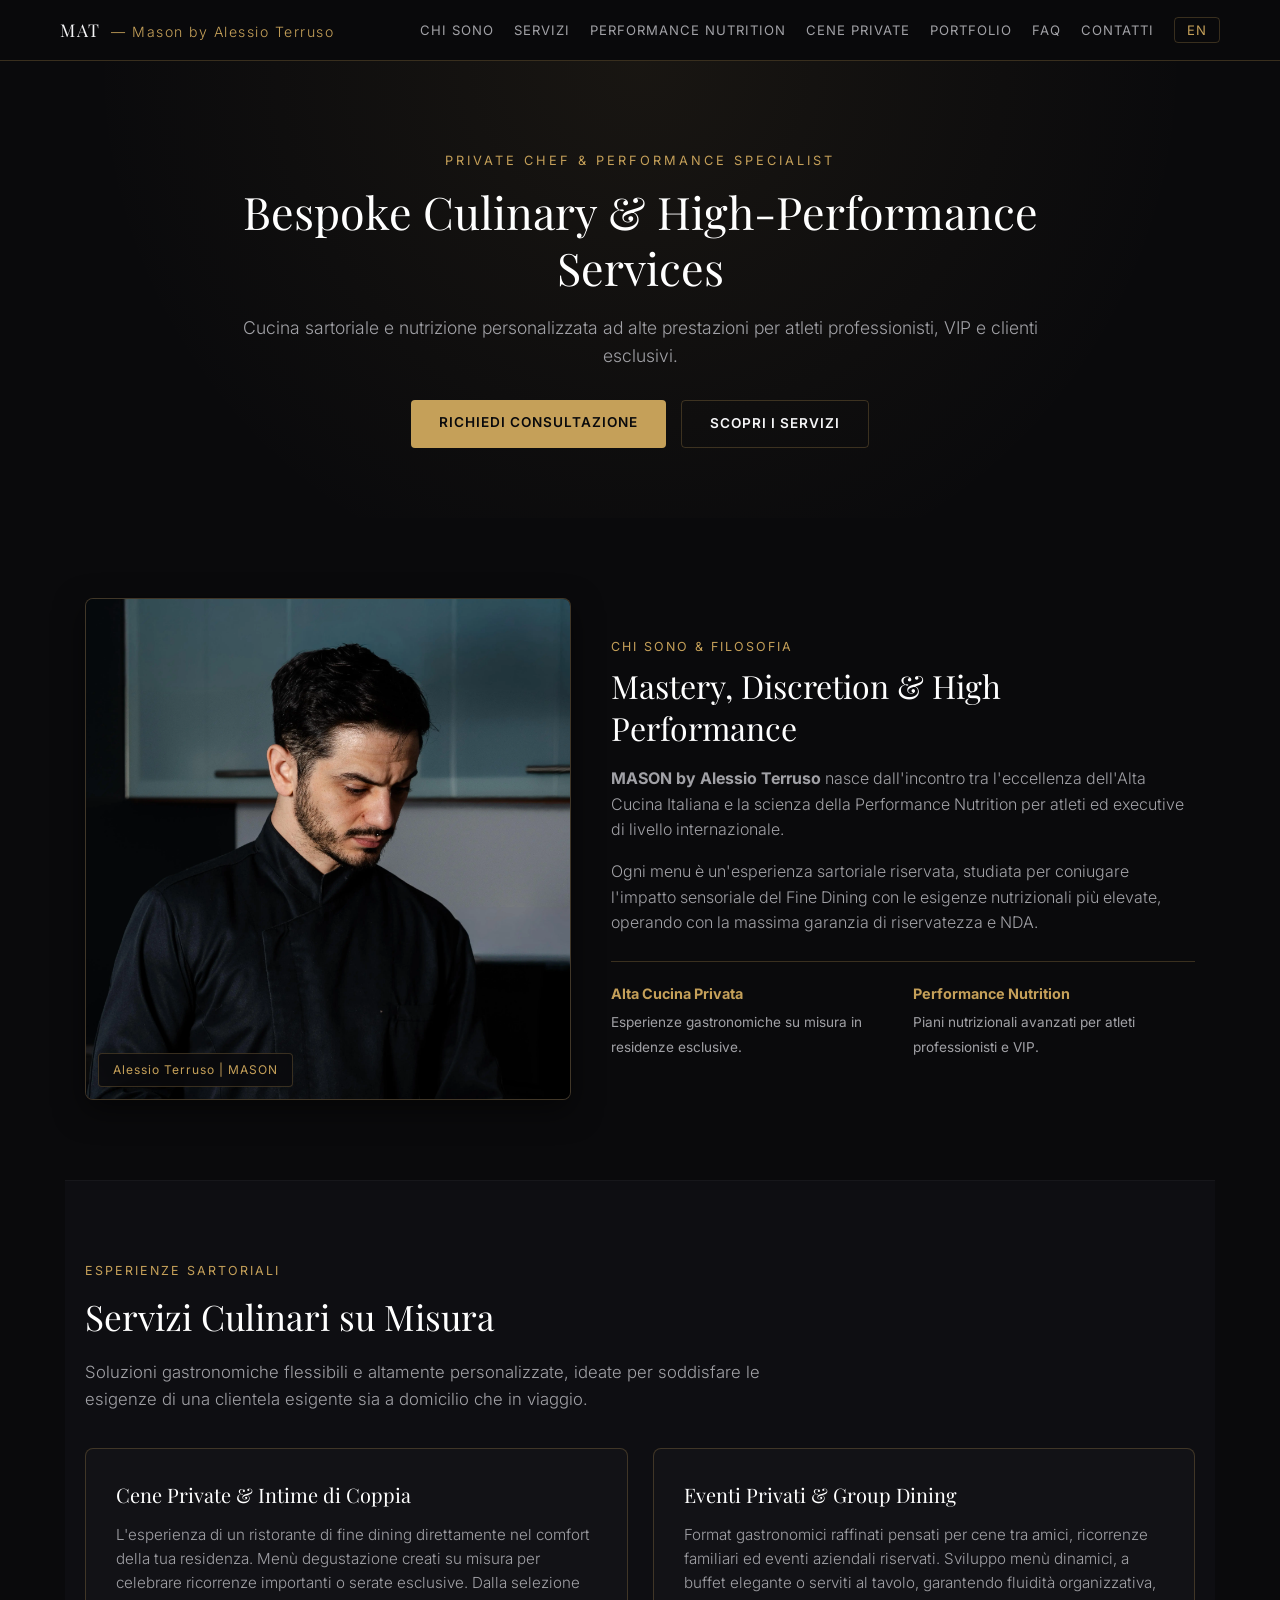
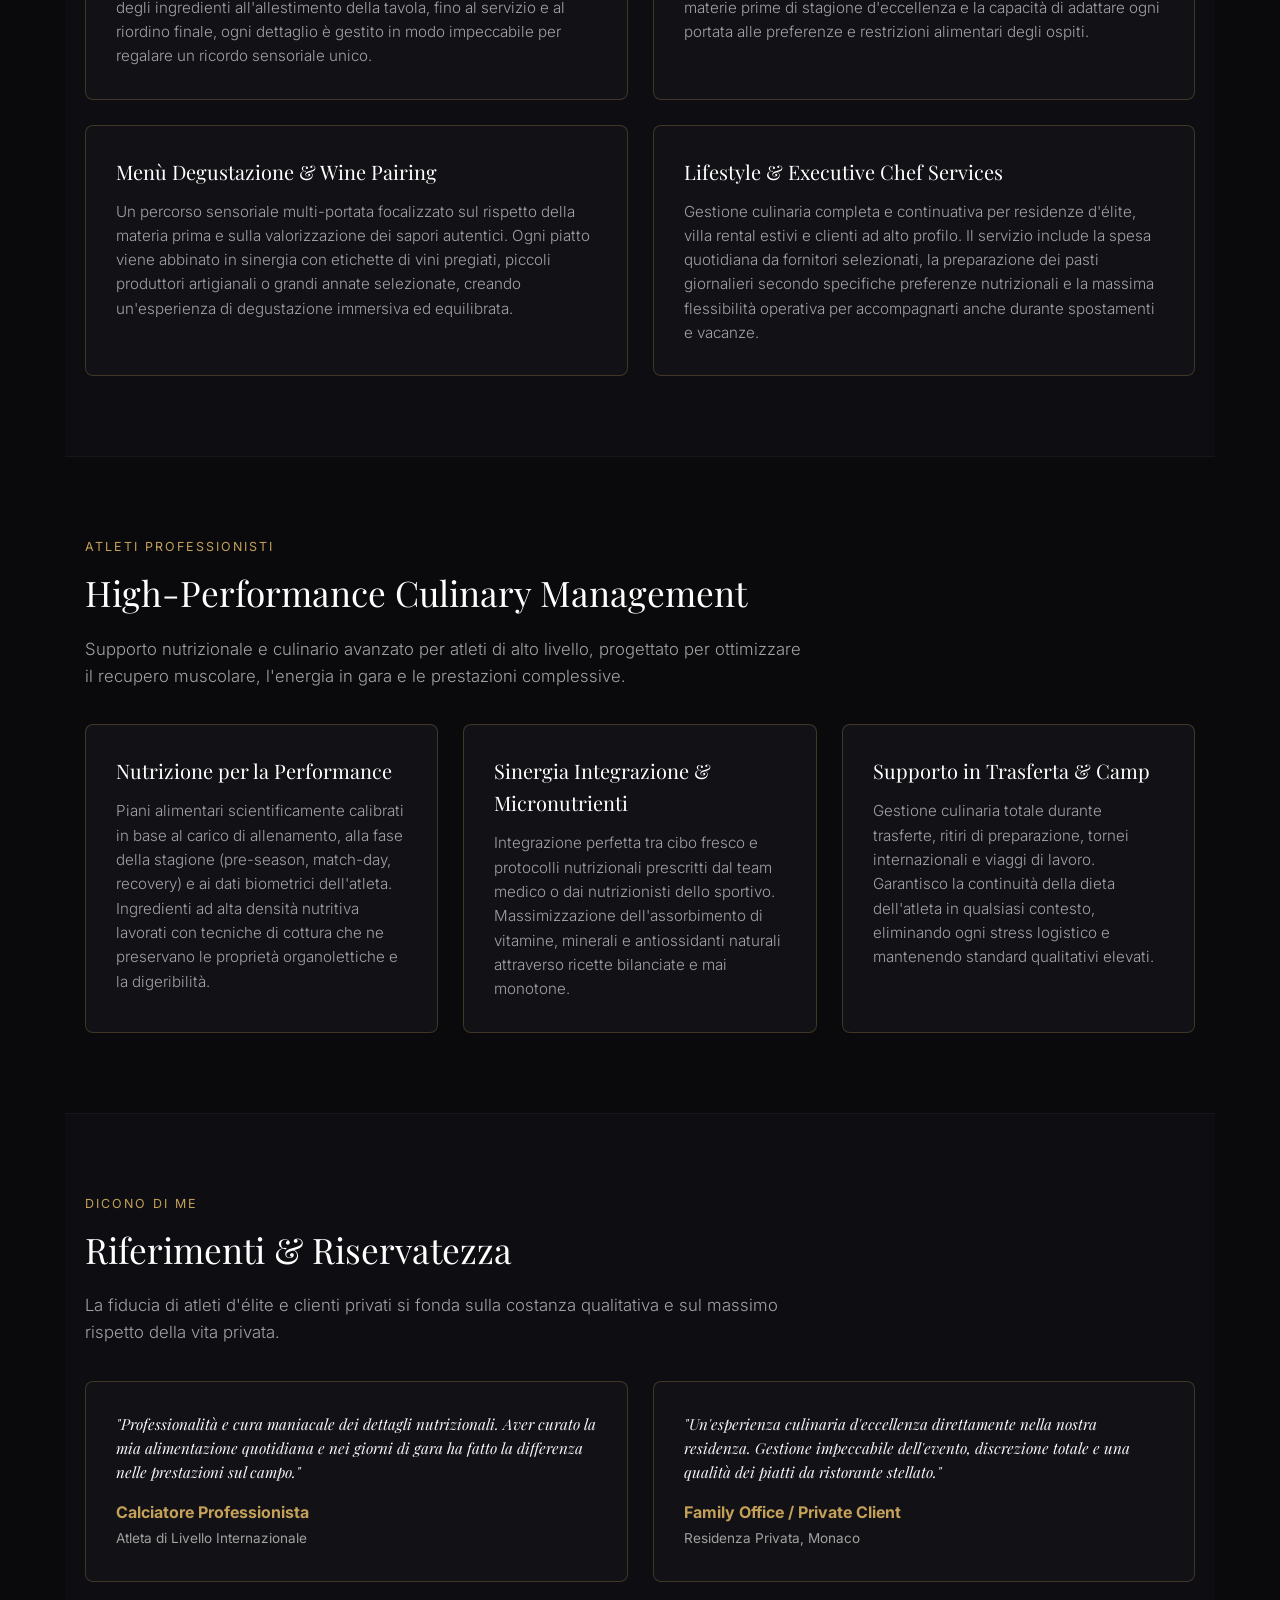
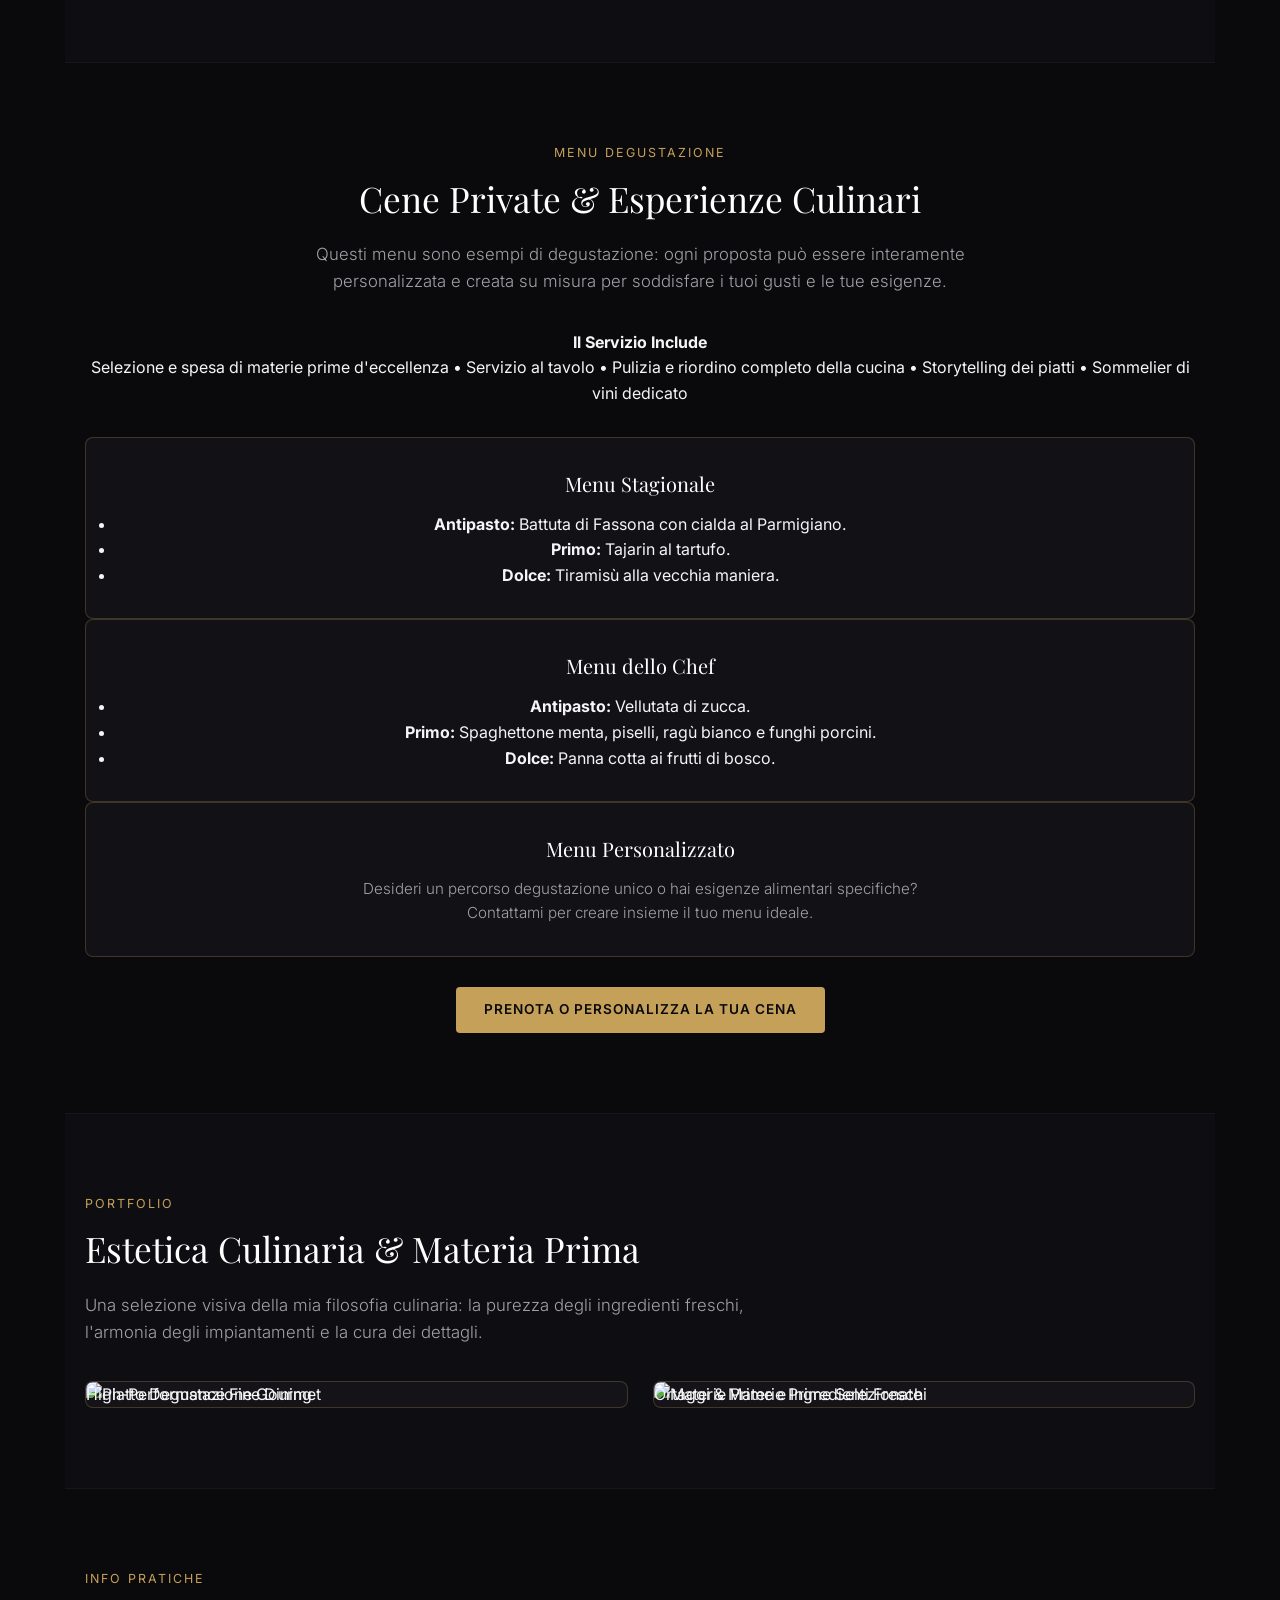
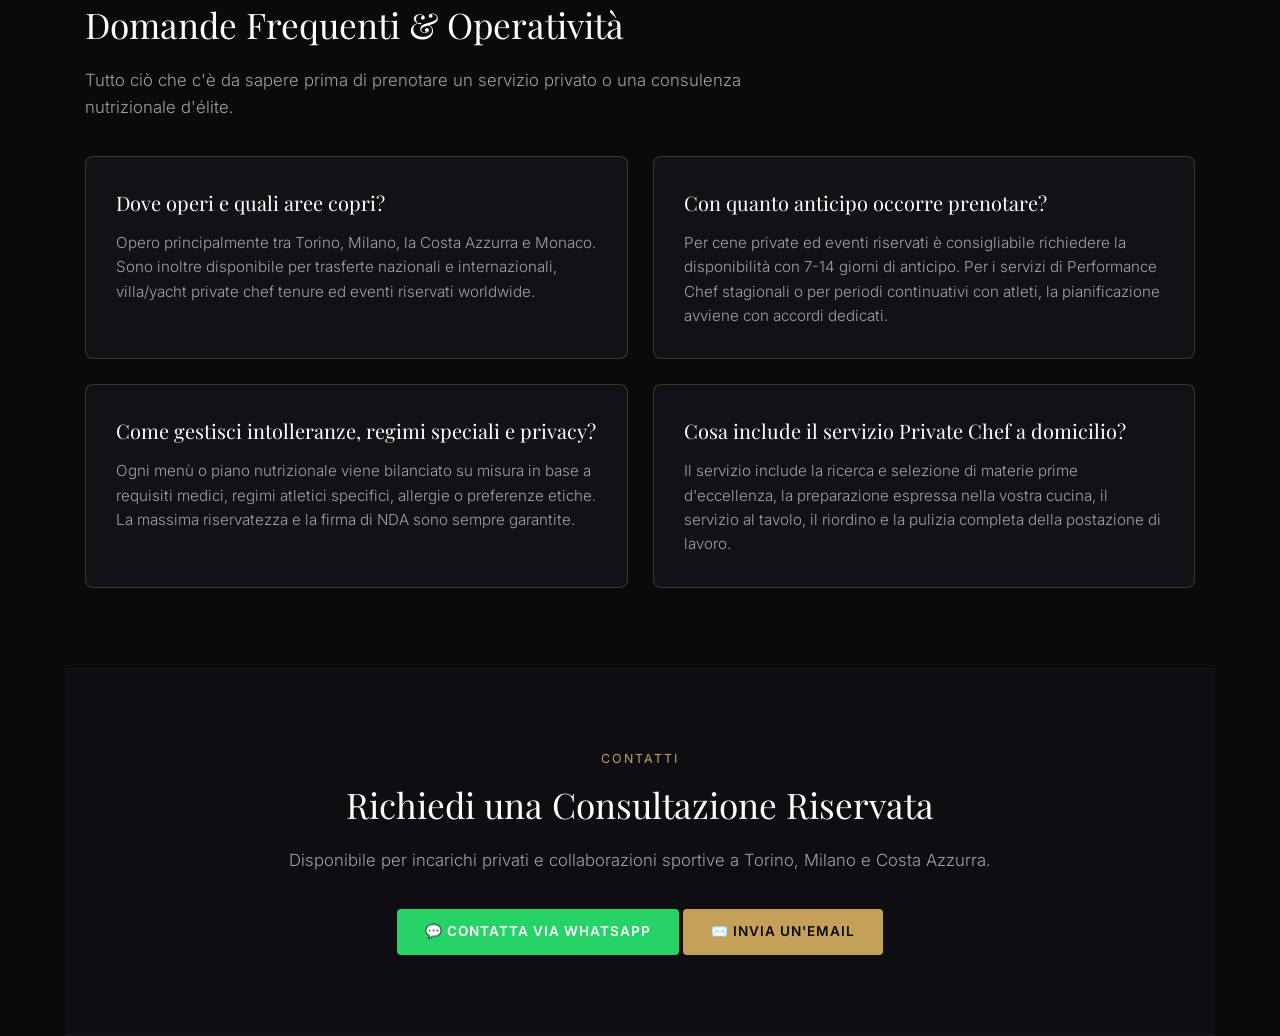
==== index.html @ 0ed1d63f "Revise contact section in index.html Updated contact section with new content and links." ====
<!DOCTYPE html>
<html lang="it">
<head>
  <meta charset="UTF-8">
  <meta name="viewport" content="width=device-width, initial-scale=1.0">
  
  <!-- SEO & Titolo Ufficiale -->
  <title>MAT — Alta Cucina Privata & Performance Nutrition | Alessio Terruso</title>
  <meta name="description" content="Servizi culinari riservati, chef privato e nutrizione di precisione per atleti professionisti e clienti privati. Alta cucina sartoriale e massima discrezione.">
  <meta name="keywords" content="Chef Privato Torino, Private Chef Italia, Catering Mason, Alessio Terruso, Performance Nutrition, Chef per Atleti Professionisti, Alta Cucina Su Misura, Luxury Private Chef, Servizi Culinari Riservati, Private Chef Milano, Fine Dining Residenziale">
  <meta name="robots" content="index, follow">
  <link rel="canonical" href="https://masonterruso.com/">

  <!-- Open Graph / WhatsApp / Social Preview -->
  <meta property="og:type" content="website">
  <meta property="og:url" content="https://masonterruso.com/">
  <meta property="og:title" content="MAT — Mason by Alessio Terruso | Private & Performance Chef">
  <meta property="og:description" content="Servizi culinari su misura per cene private d'élite, gestione lifestyle ed elevata nutrizione per atleti professionisti.">
  <meta property="og:image" content="https://masonterruso.com/alessio-terruso.webp">

  <!-- Twitter Meta Tags -->
  <meta name="twitter:card" content="summary_large_image">
  <meta name="twitter:title" content="MAT — Mason by Alessio Terruso | Private & Performance Chef">
  <meta name="twitter:description" content="Servizi culinari su misura per cene private d'élite, gestione lifestyle ed elevata nutrizione per atleti professionisti.">
  <meta name="twitter:url" content="https://masonterruso.com/">
  <meta name="twitter:image" content="https://masonterruso.com/alessio-terruso.webp">

  <!-- Favicon e Foglio di Stile -->
  <link rel="icon" type="image/png" href="favicon.png">
  <link rel="stylesheet" href="style.css?v=3.1">
</head>
<body>

  <!-- NAVIGATION -->
  <header>
    <nav>
      <a href="#" class="logo">MAT <span class="logo-sub">— Mason by Alessio Terruso</span></a>
      <ul class="nav-links">
        <li><a href="#about">Chi Sono</a></li>
        <li><a href="#services">Servizi</a></li>
        <li><a href="#performance">Performance Nutrition</a></li>
        <li><a href="#cene-private">Cene Private</a></li>
        <li><a href="#gallery">Portfolio</a></li>
        <li><a href="#faq">FAQ</a></li>
        <li><a href="#contact">Contatti</a></li>
        <li><a href="en.html" class="lang-switch">EN</a></li>
      </ul>
    </nav>
  </header>

  <!-- HERO SECTION -->
  <section class="hero">
    <div class="hero-container">
      <span class="subtitle">PRIVATE CHEF & PERFORMANCE SPECIALIST</span>
      <h1>Bespoke Culinary & High-Performance Services</h1>
      <p>Cucina sartoriale e nutrizione personalizzata ad alte prestazioni per atleti professionisti, VIP e clienti esclusivi.</p>
      <div class="hero-actions">
        <a href="#contact" class="btn btn-primary">Richiedi Consultazione</a>
        <a href="#services" class="btn btn-secondary">Scopri i Servizi</a>
      </div>
    </div>
  </section>

  <!-- ABOUT SECTION -->
  <section id="about" class="section">
    <div class="container">
      <div class="about-grid">
        <!-- Colonna Immagine Top Quality -->
        <div class="about-image-wrapper">
          <img src="alessio-terruso.webp" alt="Alessio Terruso — Executive & Performance Private Chef" class="about-img" loading="lazy">
          <div class="about-img-badge">Alessio Terruso | MASON</div>
        </div>

        <!-- Colonna Testo descrittivo -->
        <div class="about-content">
          <span class="section-tag">Chi Sono & Filosofia</span>
          <h2>Mastery, Discretion & High Performance</h2>
          <p><strong>MASON by Alessio Terruso</strong> nasce dall'incontro tra l'eccellenza dell'Alta Cucina Italiana e la scienza della Performance Nutrition per atleti ed executive di livello internazionale.</p>
          <p>Ogni menu è un'esperienza sartoriale riservata, studiata per coniugare l'impatto sensoriale del Fine Dining con le esigenze nutrizionali più elevate, operando con la massima garanzia di riservatezza e NDA.</p>
          <div class="about-highlights">
            <div class="highlight-item">
              <strong>Alta Cucina Privata</strong>
              <span>Esperienze gastronomiche su misura in residenze esclusive.</span>
            </div>
            <div class="highlight-item">
              <strong>Performance Nutrition</strong>
              <span>Piani nutrizionali avanzati per atleti professionisti e VIP.</span>
            </div>
          </div>
        </div>
      </div>
    </div>
  </section>

  <!-- SERVICES SECTION -->
  <section id="services" class="section bg-card">
    <div class="container">
      <span class="section-tag">ESPERIENZE SARTORIALI</span>
      <h2>Servizi Culinari su Misura</h2>
      <p class="section-intro">Soluzioni gastronomiche flessibili e altamente personalizzate, ideate per soddisfare le esigenze di una clientela esigente sia a domicilio che in viaggio.</p>
      
      <div class="grid-2 margin-top">
        <div class="card">
          <h3>Cene Private & Intime di Coppia</h3>
          <p>L'esperienza di un ristorante di fine dining direttamente nel comfort della tua residenza. Menù degustazione creati su misura per celebrare ricorrenze importanti o serate esclusive. Dalla selezione degli ingredienti all'allestimento della tavola, fino al servizio e al riordino finale, ogni dettaglio è gestito in modo impeccabile per regalare un ricordo sensoriale unico.</p>
        </div>
        <div class="card">
          <h3>Eventi Privati & Group Dining</h3>
          <p>Format gastronomici raffinati pensati per cene tra amici, ricorrenze familiari ed eventi aziendali riservati. Sviluppo menù dinamici, a buffet elegante o serviti al tavolo, garantendo fluidità organizzativa, materie prime di stagione d'eccellenza e la capacità di adattare ogni portata alle preferenze e restrizioni alimentari degli ospiti.</p>
        </div>
        <div class="card">
          <h3>Menù Degustazione & Wine Pairing</h3>
          <p>Un percorso sensoriale multi-portata focalizzato sul rispetto della materia prima e sulla valorizzazione dei sapori autentici. Ogni piatto viene abbinato in sinergia con etichette di vini pregiati, piccoli produttori artigianali o grandi annate selezionate, creando un'esperienza di degustazione immersiva ed equilibrata.</p>
        </div>
        <div class="card">
          <h3>Lifestyle & Executive Chef Services</h3>
          <p>Gestione culinaria completa e continuativa per residenze d'élite, villa rental estivi e clienti ad alto profilo. Il servizio include la spesa quotidiana da fornitori selezionati, la preparazione dei pasti giornalieri secondo specifiche preferenze nutrizionali e la massima flessibilità operativa per accompagnarti anche durante spostamenti e vacanze.</p>
        </div>
      </div>
    </div>
  </section>

  <!-- ATHLETES / PERFORMANCE SECTION -->
  <section id="performance" class="section">
    <div class="container">
      <span class="section-tag">ATLETI PROFESSIONISTI</span>
      <h2>High-Performance Culinary Management</h2>
      <p class="section-intro">Supporto nutrizionale e culinario avanzato per atleti di alto livello, progettato per ottimizzare il recupero muscolare, l'energia in gara e le prestazioni complessive.</p>

      <div class="grid-3 margin-top">
        <div class="card">
          <h4>Nutrizione per la Performance</h4>
          <p>Piani alimentari scientificamente calibrati in base al carico di allenamento, alla fase della stagione (pre-season, match-day, recovery) e ai dati biometrici dell'atleta. Ingredienti ad alta densità nutritiva lavorati con tecniche di cottura che ne preservano le proprietà organolettiche e la digeribilità.</p>
        </div>
        <div class="card">
          <h4>Sinergia Integrazione & Micronutrienti</h4>
          <p>Integrazione perfetta tra cibo fresco e protocolli nutrizionali prescritti dal team medico o dai nutrizionisti dello sportivo. Massimizzazione dell'assorbimento di vitamine, minerali e antiossidanti naturali attraverso ricette bilanciate e mai monotone.</p>
        </div>
        <div class="card">
          <h4>Supporto in Trasferta & Camp</h4>
          <p>Gestione culinaria totale durante trasferte, ritiri di preparazione, tornei internazionali e viaggi di lavoro. Garantisco la continuità della dieta dell'atleta in qualsiasi contesto, eliminando ogni stress logistico e mantenendo standard qualitativi elevati.</p>
        </div>
      </div>
    </div>
  </section>

  <!-- TESTIMONIALS & NDA SECTION -->
  <section id="testimonials" class="section bg-card">
    <div class="container">
      <span class="section-tag">DICONO DI ME</span>
      <h2>Riferimenti & Riservatezza</h2>
      <p class="section-intro">La fiducia di atleti d'élite e clienti privati si fonda sulla costanza qualitativa e sul massimo rispetto della vita privata.</p>
      
      <div class="grid-2 margin-top">
        <div class="card">
          <p class="quote">"Professionalità e cura maniacale dei dettagli nutrizionali. Aver curato la mia alimentazione quotidiana e nei giorni di gara ha fatto la differenza nelle prestazioni sul campo."</p>
          <div class="quote-author">
            <strong>Calciatore Professionista</strong><br>
            <span style="color: #a0a0a0; font-size: 0.85em;">Atleta di Livello Internazionale</span>
          </div>
        </div>
        <div class="card">
          <p class="quote">"Un'esperienza culinaria d'eccellenza direttamente nella nostra residenza. Gestione impeccabile dell'evento, discrezione totale e una qualità dei piatti da ristorante stellato."</p>
          <div class="quote-author">
            <strong>Family Office / Private Client</strong><br>
            <span style="color: #a0a0a0; font-size: 0.85em;">Residenza Privata, Monaco</span>
          </div>
        </div>
      </div>
    </div>
  </section>

  <!-- CENE PRIVATE SECTION -->
  <section id="cene-private" class="section">
    <div class="container text-center">
      <span class="section-tag">MENU DEGUSTAZIONE</span>
      <h2>Cene Private & Esperienze Culinari</h2>
      <p class="section-intro">Questi menu sono esempi di degustazione: ogni proposta può essere interamente personalizzata e creata su misura per soddisfare i tuoi gusti e le tue esigenze.</p>

      <!-- Box Servizi Inclusi -->
      <div class="service-included-box">
        <h4>Il Servizio Include</h4>
        <p>Selezione e spesa di materie prime d'eccellenza • Servizio al tavolo • Pulizia e riordino completo della cucina • Storytelling dei piatti • Sommelier di vini dedicato</p>
      </div>

      <!-- Griglia Menu -->
      <div class="menu-grid margin-top">
        <div class="card menu-card">
          <h3>Menu Stagionale</h3>
          <ul class="menu-list">
            <li><strong>Antipasto:</strong> Battuta di Fassona con cialda al Parmigiano.</li>
            <li><strong>Primo:</strong> Tajarin al tartufo.</li>
            <li><strong>Dolce:</strong> Tiramisù alla vecchia maniera.</li>
          </ul>
        </div>

        <div class="card menu-card">
          <h3>Menu dello Chef</h3>
          <ul class="menu-list">
            <li><strong>Antipasto:</strong> Vellutata di zucca.</li>
            <li><strong>Primo:</strong> Spaghettone menta, piselli, ragù bianco e funghi porcini.</li>
            <li><strong>Dolce:</strong> Panna cotta ai frutti di bosco.</li>
          </ul>
        </div>

        <div class="card menu-card menu-card-custom">
          <h3>Menu Personalizzato</h3>
          <p>Desideri un percorso degustazione unico o hai esigenze alimentari specifiche?</p>
          <p class="gold-text">Contattami per creare insieme il tuo menu ideale.</p>
        </div>
      </div>

      <div class="margin-top">
        <a href="https://wa.me/393518608221?text=Buongiorno%20Alessio,%20vorrei%20informazioni%20per%20organizzare%20una%20cena%20privata." class="btn btn-primary" target="_blank">
          Prenota o Personalizza la tua Cena
        </a>
      </div>
    </div>
  </section>

  <!-- GALLERY SECTION -->
  <section id="gallery" class="section bg-card">
    <div class="container">
      <span class="section-tag">PORTFOLIO</span>
      <h2>Estetica Culinaria & Materia Prima</h2>
      <p class="section-intro">Una selezione visiva della mia filosofia culinaria: la purezza degli ingredienti freschi, l'armonia degli impiantamenti e la cura dei dettagli.</p>
      
      <div class="gallery-grid margin-top">
        <div class="gallery-item">
          <img src="fish.png" alt="Piatto Degustazione Gourmet" loading="lazy">
          <div class="gallery-caption">High-Performance Fine Dining</div>
        </div>
        <div class="gallery-item">
          <img src="veggy.png" alt="Materie Prime e Ingredienti Freschi" loading="lazy">
          <div class="gallery-caption">Ortaggi & Materie Prime Selezionate</div>
        </div>
      </div>
    </div>
  </section>

  <!-- FAQ SECTION -->
  <section id="faq" class="section">
    <div class="container">
      <span class="section-tag">INFO PRATICHE</span>
      <h2>Domande Frequenti & Operatività</h2>
      <p class="section-intro">Tutto ciò che c'è da sapere prima di prenotare un servizio privato o una consulenza nutrizionale d'élite.</p>
      
      <div class="grid-2 margin-top">
        <div class="card">
          <h3>Dove operi e quali aree copri?</h3>
          <p>Opero principalmente tra Torino, Milano, la Costa Azzurra e Monaco. Sono inoltre disponibile per trasferte nazionali e internazionali, villa/yacht private chef tenure ed eventi riservati worldwide.</p>
        </div>
        
        <div class="card">
          <h3>Con quanto anticipo occorre prenotare?</h3>
          <p>Per cene private ed eventi riservati è consigliabile richiedere la disponibilità con 7-14 giorni di anticipo. Per i servizi di Performance Chef stagionali o per periodi continuativi con atleti, la pianificazione avviene con accordi dedicati.</p>
        </div>

        <div class="card">
          <h3>Come gestisci intolleranze, regimi speciali e privacy?</h3>
          <p>Ogni menù o piano nutrizionale viene bilanciato su misura in base a requisiti medici, regimi atletici specifici, allergie o preferenze etiche. La massima riservatezza e la firma di NDA sono sempre garantite.</p>
        </div>

        <div class="card">
          <h3>Cosa include il servizio Private Chef a domicilio?</h3>
          <p>Il servizio include la ricerca e selezione di materie prime d'eccellenza, la preparazione espressa nella vostra cucina, il servizio al tavolo, il riordino e la pulizia completa della postazione di lavoro.</p>
        </div>
      </div>
    </div>
  </section>
  
  <!-- CONTACT SECTION -->
<!-- CONTACT SECTION -->
<section id="contact" class="section text-center bg-card">
  <div class="container">
    <span class="section-tag">CONTATTI</span>
    <h2>Richiedi una Consultazione Riservata</h2>
    <p class="section-intro">Disponibile per incarichi privati e collaborazioni sportive a Torino, Milano e Costa Azzurra.</p>
    
    <div class="contact-actions margin-top">
      <a href="https://wa.me/+393519503238text=Buongiorno%20Alessio,%20vorrei%20informazioni%20sui%20tuoi%20servizi%20di%20Private%20Chef." target="_blank" class="btn btn-whatsapp">
        💬 Contatta via WhatsApp
      </a>
      <a href="mailto:info@masonterruso.com" class="btn btn-primary">
        ✉️ Invia un'Email
      </a>
    </div>
  </div>
</section>
---- style.css ----
/* ==========================================================================
   MASON BY ALESSIO TERRUSO — STILE ELEGANTE & RESPONSIVO (STABILE)
   ========================================================================== */

@import url('https://fonts.googleapis.com/css2?family=Inter:wght@300;400;500;600&family=Playfair+Display:wght@400;500;600&display=swap');

:root {
  --bg-dark: #0a0a0c;
  --bg-card: #121216;
  --text-main: #f5f5f7;
  --text-muted: #a1a1a6;
  --accent-gold: #c5a059;
  --border-gold: rgba(197, 160, 89, 0.25);
  --border-gold-strong: rgba(197, 160, 89, 0.6);
  --font-serif: 'Playfair Display', Georgia, serif;
  --font-sans: 'Inter', -apple-system, BlinkMacSystemFont, sans-serif;
}

* {
  margin: 0;
  padding: 0;
  box-sizing: border-box;
}

html {
  scroll-behavior: smooth;
}

body {
  background-color: var(--bg-dark);
  color: var(--text-main);
  font-family: var(--font-sans);
  line-height: 1.6;
  -webkit-font-smoothing: antialiased;
}

/* --- HEADER & NAVIGAZIONE --- */
header {
  position: sticky;
  top: 0;
  background: rgba(10, 10, 12, 0.95);
  backdrop-filter: blur(10px);
  border-bottom: 1px solid var(--border-gold);
  z-index: 1000;
  padding: 16px 0;
}

nav {
  max-width: 1200px;
  margin: 0 auto;
  padding: 0 20px;
  display: flex;
  justify-content: space-between;
  align-items: center;
  flex-wrap: wrap;
  gap: 15px;
}

.logo {
  color: var(--text-main);
  text-decoration: none;
  font-family: var(--font-serif);
  font-size: 1.1em;
  letter-spacing: 1.5px;
  white-space: nowrap;
}

.logo-sub {
  color: var(--accent-gold);
  font-family: var(--font-sans);
  font-size: 0.8em;
  font-weight: 300;
  margin-left: 5px;
}

.nav-links {
  list-style: none;
  display: flex;
  gap: 20px;
  align-items: center;
  flex-wrap: wrap;
}

.nav-links a {
  color: var(--text-muted);
  text-decoration: none;
  font-size: 0.82em;
  letter-spacing: 1px;
  text-transform: uppercase;
  transition: color 0.3s ease;
  white-space: nowrap;
}

.nav-links a:hover {
  color: var(--accent-gold);
}

.lang-switch {
  border: 1px solid var(--border-gold);
  padding: 4px 12px;
  border-radius: 4px;
  color: var(--accent-gold) !important;
}

/* --- HERO SECTION --- */
.hero {
  padding: 90px 20px 70px;
  text-align: center;
  background: radial-gradient(circle at top, rgba(197, 160, 89, 0.08) 0%, transparent 70%);
}

.hero-container {
  max-width: 850px;
  margin: 0 auto;
}

.subtitle {
  color: var(--accent-gold);
  font-size: 0.8em;
  letter-spacing: 3px;
  text-transform: uppercase;
  display: block;
  margin-bottom: 12px;
}

.hero h1 {
  font-family: var(--font-serif);
  font-size: 2.8em;
  font-weight: 400;
  line-height: 1.25;
  margin-bottom: 18px;
  color: #ffffff;
}

.hero p {
  color: var(--text-muted);
  font-size: 1.1em;
  margin-bottom: 30px;
  font-weight: 300;
}

.hero-actions {
  display: flex;
  gap: 15px;
  justify-content: center;
  flex-wrap: wrap;
}

/* --- PULSANTI --- */
.btn {
  display: inline-block;
  padding: 12px 28px;
  border-radius: 4px;
  font-size: 0.85em;
  letter-spacing: 1px;
  text-transform: uppercase;
  text-decoration: none;
  font-weight: 600;
  transition: all 0.3s ease;
}

.btn-primary {
  background-color: var(--accent-gold);
  color: #0a0a0c;
}

.btn-primary:hover {
  opacity: 0.9;
}

.btn-secondary {
  border: 1px solid var(--border-gold);
  color: var(--text-main);
  background: transparent;
}

.btn-secondary:hover {
  border-color: var(--accent-gold);
  color: var(--accent-gold);
}

.btn-whatsapp {
  background-color: #25d366;
  color: #ffffff !important;
}

/* --- SEZIONI GENERALI --- */
.section {
  padding: 80px 20px;
  max-width: 1150px;
  margin: 0 auto;
}

.container {
  width: 100%;
}

.bg-card {
  background-color: #0e0e12;
  border-top: 1px solid rgba(255, 255, 255, 0.04);
  border-bottom: 1px solid rgba(255, 255, 255, 0.04);
}

.section-tag {
  color: var(--accent-gold);
  font-size: 0.78em;
  letter-spacing: 2px;
  text-transform: uppercase;
  display: block;
  margin-bottom: 8px;
}

.section h2 {
  font-family: var(--font-serif);
  font-size: 2.2em;
  font-weight: 400;
  margin-bottom: 14px;
  color: #ffffff;
}

.section-intro {
  color: var(--text-muted);
  font-size: 1.05em;
  max-width: 720px;
  margin-bottom: 35px;
  font-weight: 300;
}

.text-center {
  text-align: center;
}

.text-center .section-intro {
  margin-left: auto;
  margin-right: auto;
}

/* --- ABOUT SECTION (FOTO PROPORZIONATA SENZA TAGLI) --- */
.about-grid {
  display: grid;
  grid-template-columns: 1fr 1.2fr;
  gap: 40px;
  align-items: center;
}

.about-image-wrapper {
  position: relative;
  border-radius: 8px;
  overflow: hidden;
  border: 1px solid var(--border-gold);
  box-shadow: 0 10px 30px rgba(0,0,0,0.5);
  background-color: #141418;
}

.about-img {
  width: 100%;
  height: auto;
  max-height: 500px;
  object-fit: cover;
  object-position: top center;
  display: block;
}

.about-img-badge {
  position: absolute;
  bottom: 12px;
  left: 12px;
  background: rgba(10, 10, 12, 0.85);
  backdrop-filter: blur(6px);
  border: 1px solid var(--border-gold);
  color: var(--accent-gold);
  font-size: 0.75em;
  padding: 6px 14px;
  border-radius: 4px;
  letter-spacing: 1px;
}

.about-content h2 {
  font-size: 2em;
  line-height: 1.3;
  margin-bottom: 18px;
}

.about-content p {
  color: var(--text-muted);
  font-size: 1em;
  margin-bottom: 16px;
  font-weight: 300;
}

.about-highlights {
  display: grid;
  grid-template-columns: 1fr 1fr;
  gap: 20px;
  margin-top: 25px;
  padding-top: 20px;
  border-top: 1px solid var(--border-gold);
}

.highlight-item strong {
  display: block;
  color: var(--accent-gold);
  font-size: 0.9em;
  margin-bottom: 4px;
}

.highlight-item span {
  font-size: 0.85em;
  color: var(--text-muted);
}

/* --- SCHEDE & GRIGLIE --- */
.grid-2 {
  display: grid;
  grid-template-columns: repeat(2, 1fr);
  gap: 25px;
}

.grid-3 {
  display: grid;
  grid-template-columns: repeat(3, 1fr);
  gap: 25px;
}

.margin-top {
  margin-top: 30px;
}

.card {
  background: var(--bg-card);
  border: 1px solid var(--border-gold);
  padding: 30px;
  border-radius: 8px;
  transition: transform 0.3s ease, border-color 0.3s ease;
}

.card:hover {
  border-color: var(--border-gold-strong);
  transform: translateY(-2px);
}

.card h3, .card h4 {
  font-family: var(--font-serif);
  color: #ffffff;
  font-size: 1.25em;
  font-weight: 400;
  margin-bottom: 12px;
}

.card p {
  color: var(--text-muted);
  font-size: 0.95em;
  line-height: 1.6;
  font-weight: 300;
}

/* --- TESTIMONIALS --- */
.quote {
  font-family: var(--font-serif);
  font-style: italic;
  color: var(--text-main) !important;
  margin-bottom: 15px;
}

.quote-author strong {
  color: var(--accent-gold);
}

/* --- PORTFOLIO GALLERY (PROPORZIONI PERFETTE) --- */
.gallery-grid {
  display: grid;
  grid-template-columns: 1fr 1fr;
  gap: 25px;
}

.gallery-item {
  position: relative;
  border-radius: 8px;
  overflow: hidden;
  border: 1px solid var(--border-gold);
  background-color: #141418;
}

.gallery-item img {
  width: 100%;
  height: auto;
  display: block;
  object-fit: cover;
}

.gallery-caption {
  position: absolute;
  bottom: 0;
  left: 0;
  right: 0;
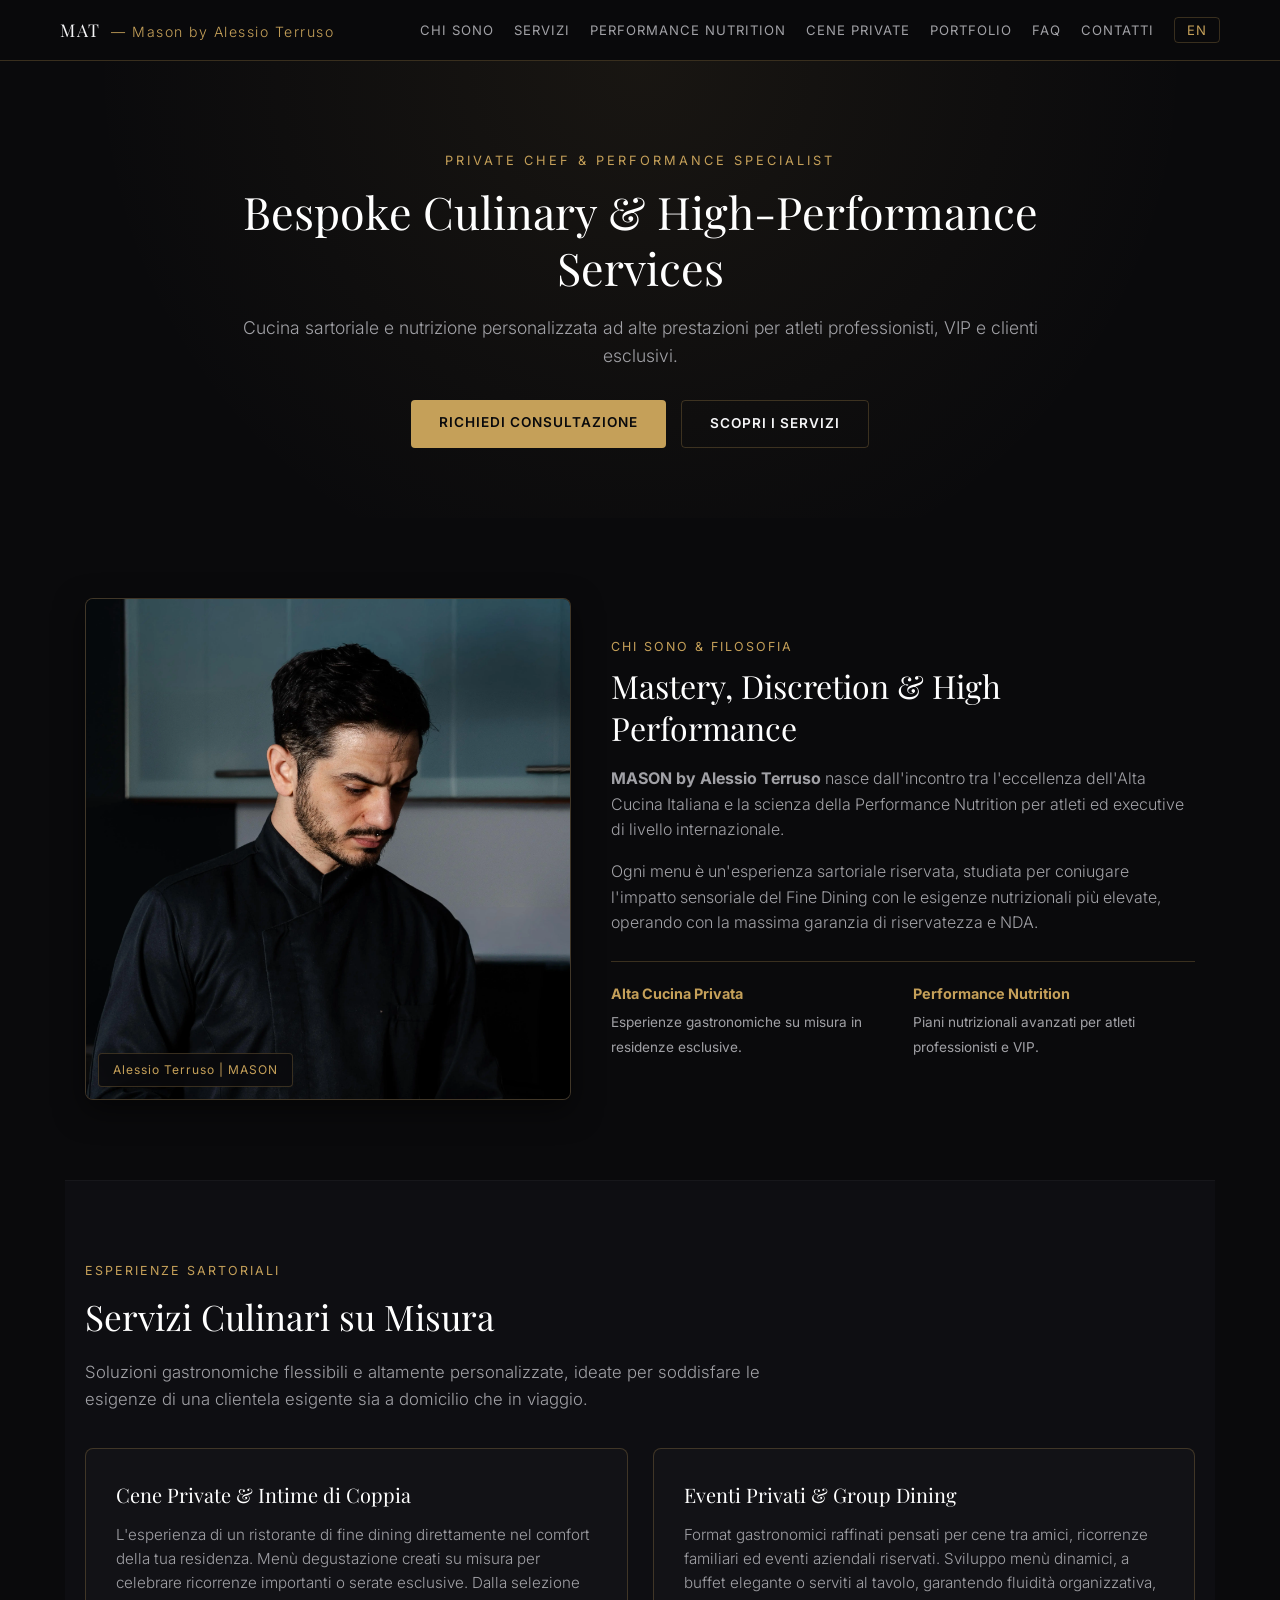
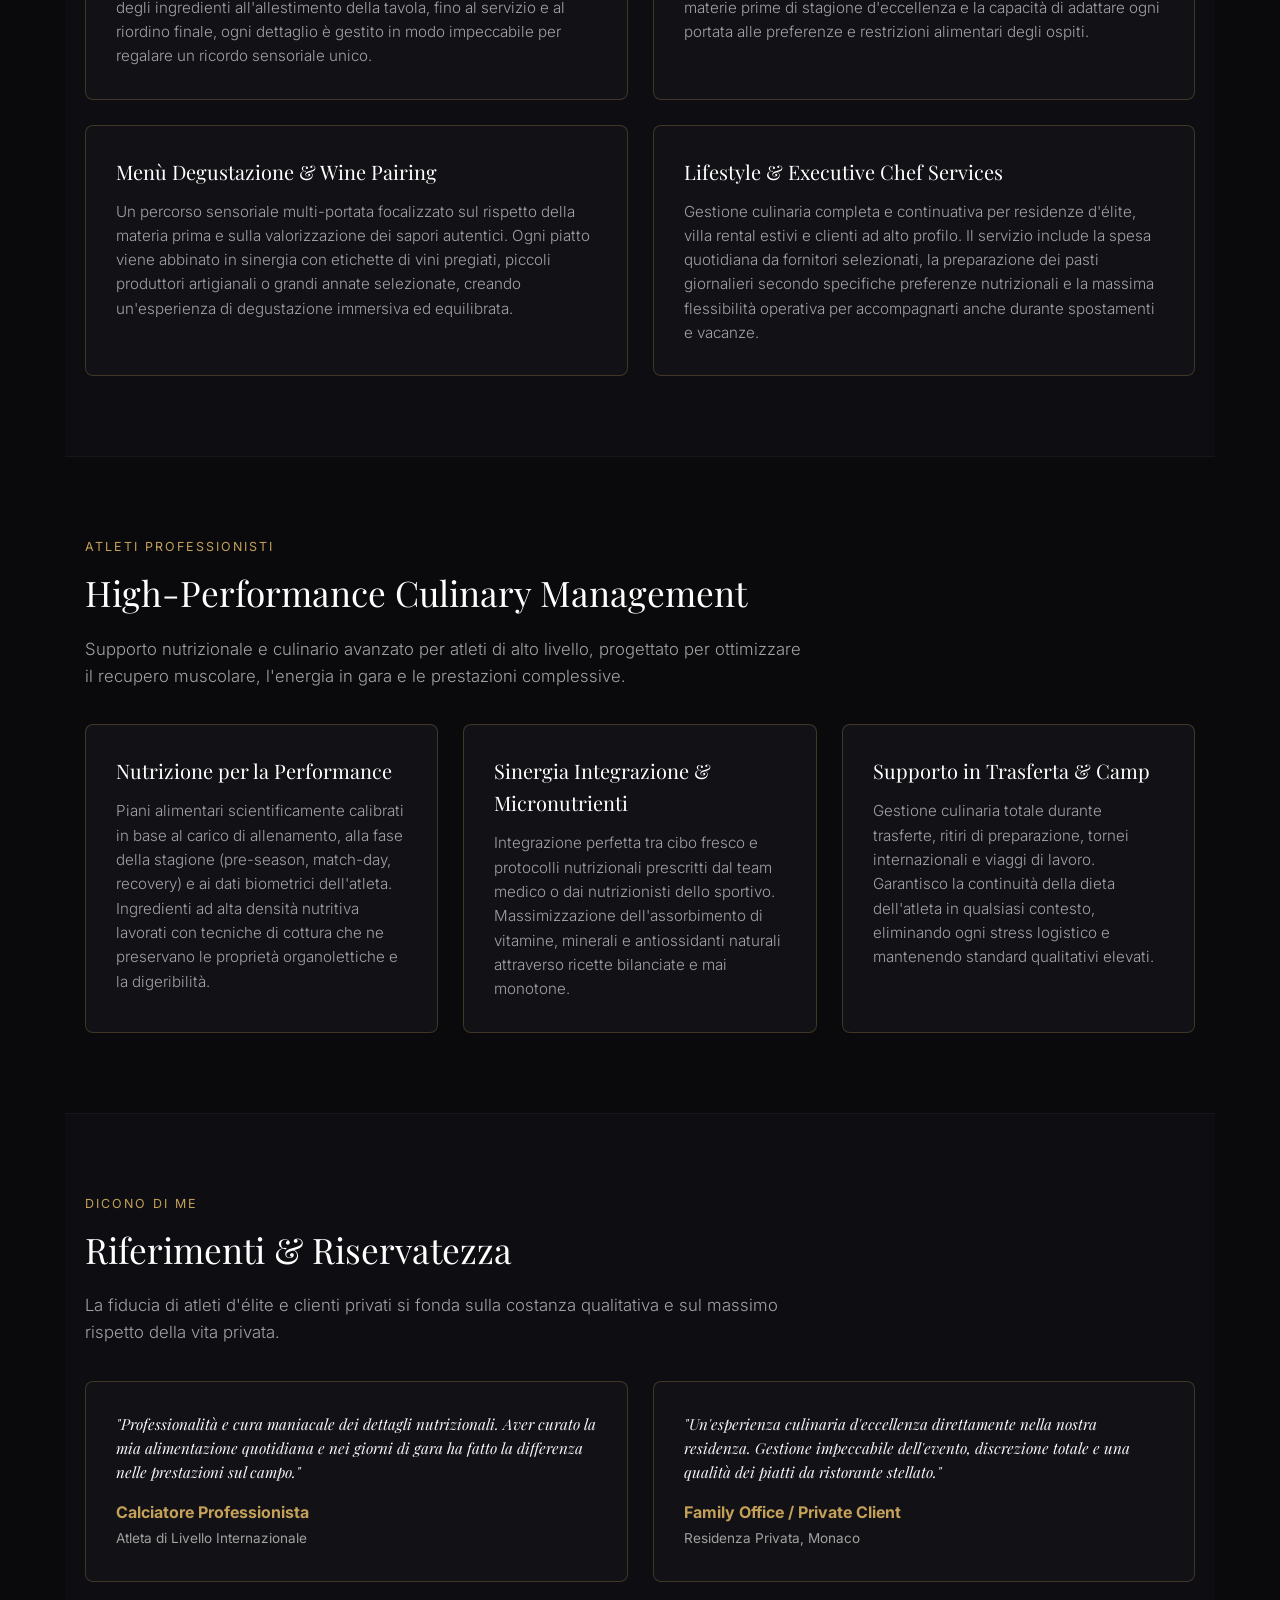
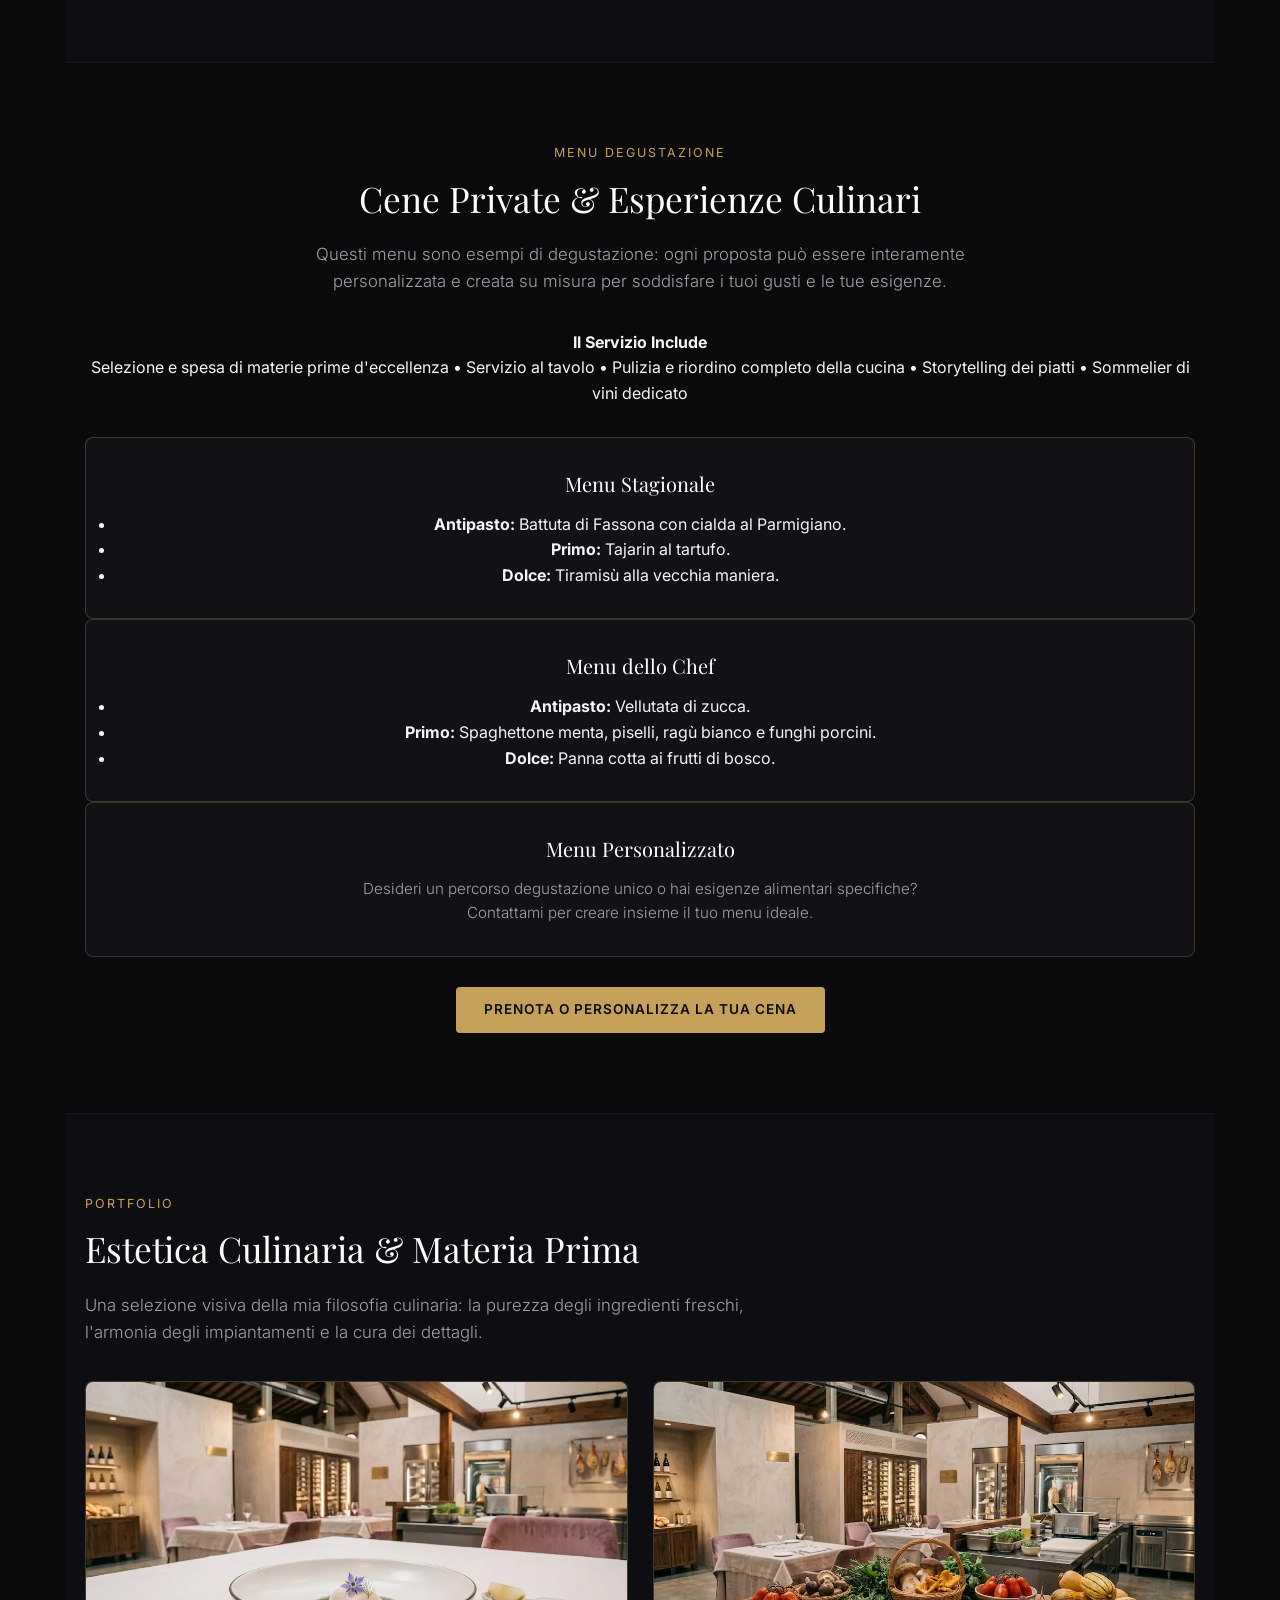
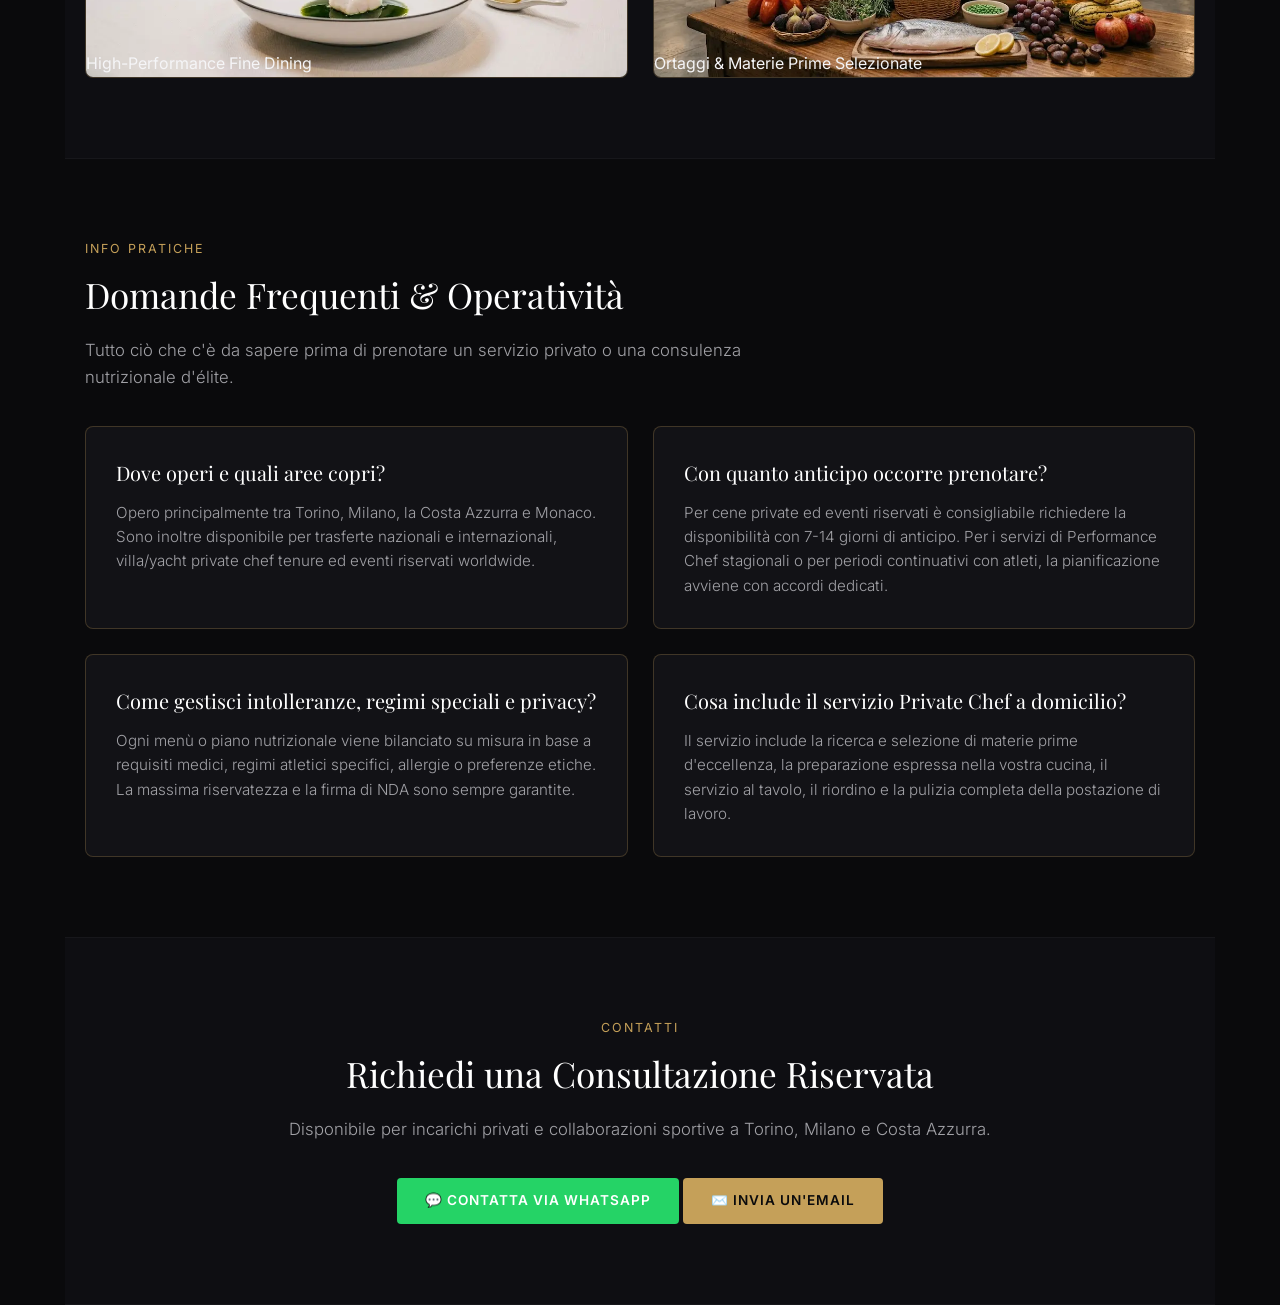
==== commit c89a5a2a: "Modify gallery images and alt attributes Updated image sources and alt texts in the gallery section " ====
--- a/index.html
+++ b/index.html
@@ -218,7 +218,7 @@
     </div>
   </section>
 
-  <!-- GALLERY SECTION -->
+<!-- GALLERY SECTION -->
   <section id="gallery" class="section bg-card">
     <div class="container">
       <span class="section-tag">PORTFOLIO</span>
@@ -227,11 +227,11 @@
       
       <div class="gallery-grid margin-top">
         <div class="gallery-item">
-          <img src="fish.png" alt="Piatto Degustazione Gourmet" loading="lazy">
+          <img src="foto%20piatto%20sitoweb.webp" alt="Piatto Degustazione Gourmet — High-Performance Fine Dining" loading="lazy">
           <div class="gallery-caption">High-Performance Fine Dining</div>
         </div>
         <div class="gallery-item">
-          <img src="veggy.png" alt="Materie Prime e Ingredienti Freschi" loading="lazy">
+          <img src="materie%20prime%20sitoweb.webp" alt="Materie Prime e Ingredienti Freschi d'Eccellenza" loading="lazy">
           <div class="gallery-caption">Ortaggi & Materie Prime Selezionate</div>
         </div>
       </div>
@@ -269,7 +269,6 @@
     </div>
   </section>
   
-  <!-- CONTACT SECTION -->
 <!-- CONTACT SECTION -->
 <section id="contact" class="section text-center bg-card">
   <div class="container">
--- a/style.css
+++ b/style.css
@@ -393,3 +393,65 @@
   bottom: 0;
   left: 0;
   right: 0;
+/* --- SEZIONE CONTATTI E PULSANTI CTA --- */
+#contact {
+  padding: 90px 20px;
+}
+
+.contact-actions {
+  display: flex;
+  gap: 20px;
+  justify-content: center;
+  align-items: center;
+  flex-wrap: wrap;
+  margin-top: 35px;
+}
+
+.contact-actions .btn {
+  padding: 14px 30px;
+  font-size: 0.9em;
+  font-weight: 600;
+  border-radius: 6px;
+  text-decoration: none;
+  display: inline-flex;
+  align-items: center;
+  justify-content: center;
+  gap: 8px;
+  transition: all 0.3s ease;
+  min-width: 220px;
+}
+
+.btn-whatsapp {
+  background-color: #25d366 !important;
+  color: #ffffff !important;
+  border: 1px solid #25d366;
+  box-shadow: 0 4px 15px rgba(37, 211, 102, 0.2);
+}
+
+.btn-whatsapp:hover {
+  background-color: #20ba5a !important;
+  transform: translateY(-2px);
+  box-shadow: 0 6px 20px rgba(37, 211, 102, 0.35);
+}
+
+.contact-actions .btn-primary {
+  background-color: var(--accent-gold);
+  color: #0a0a0c !important;
+  border: 1px solid var(--accent-gold);
+}
+
+.contact-actions .btn-primary:hover {
+  background-color: #b38f48;
+  transform: translateY(-2px);
+}
+
+@media (max-width: 600px) {
+  .contact-actions {
+    flex-direction: column;
+    gap: 15px;
+  }
+  .contact-actions .btn {
+    width: 100%;
+    max-width: 300px;
+  }
+}
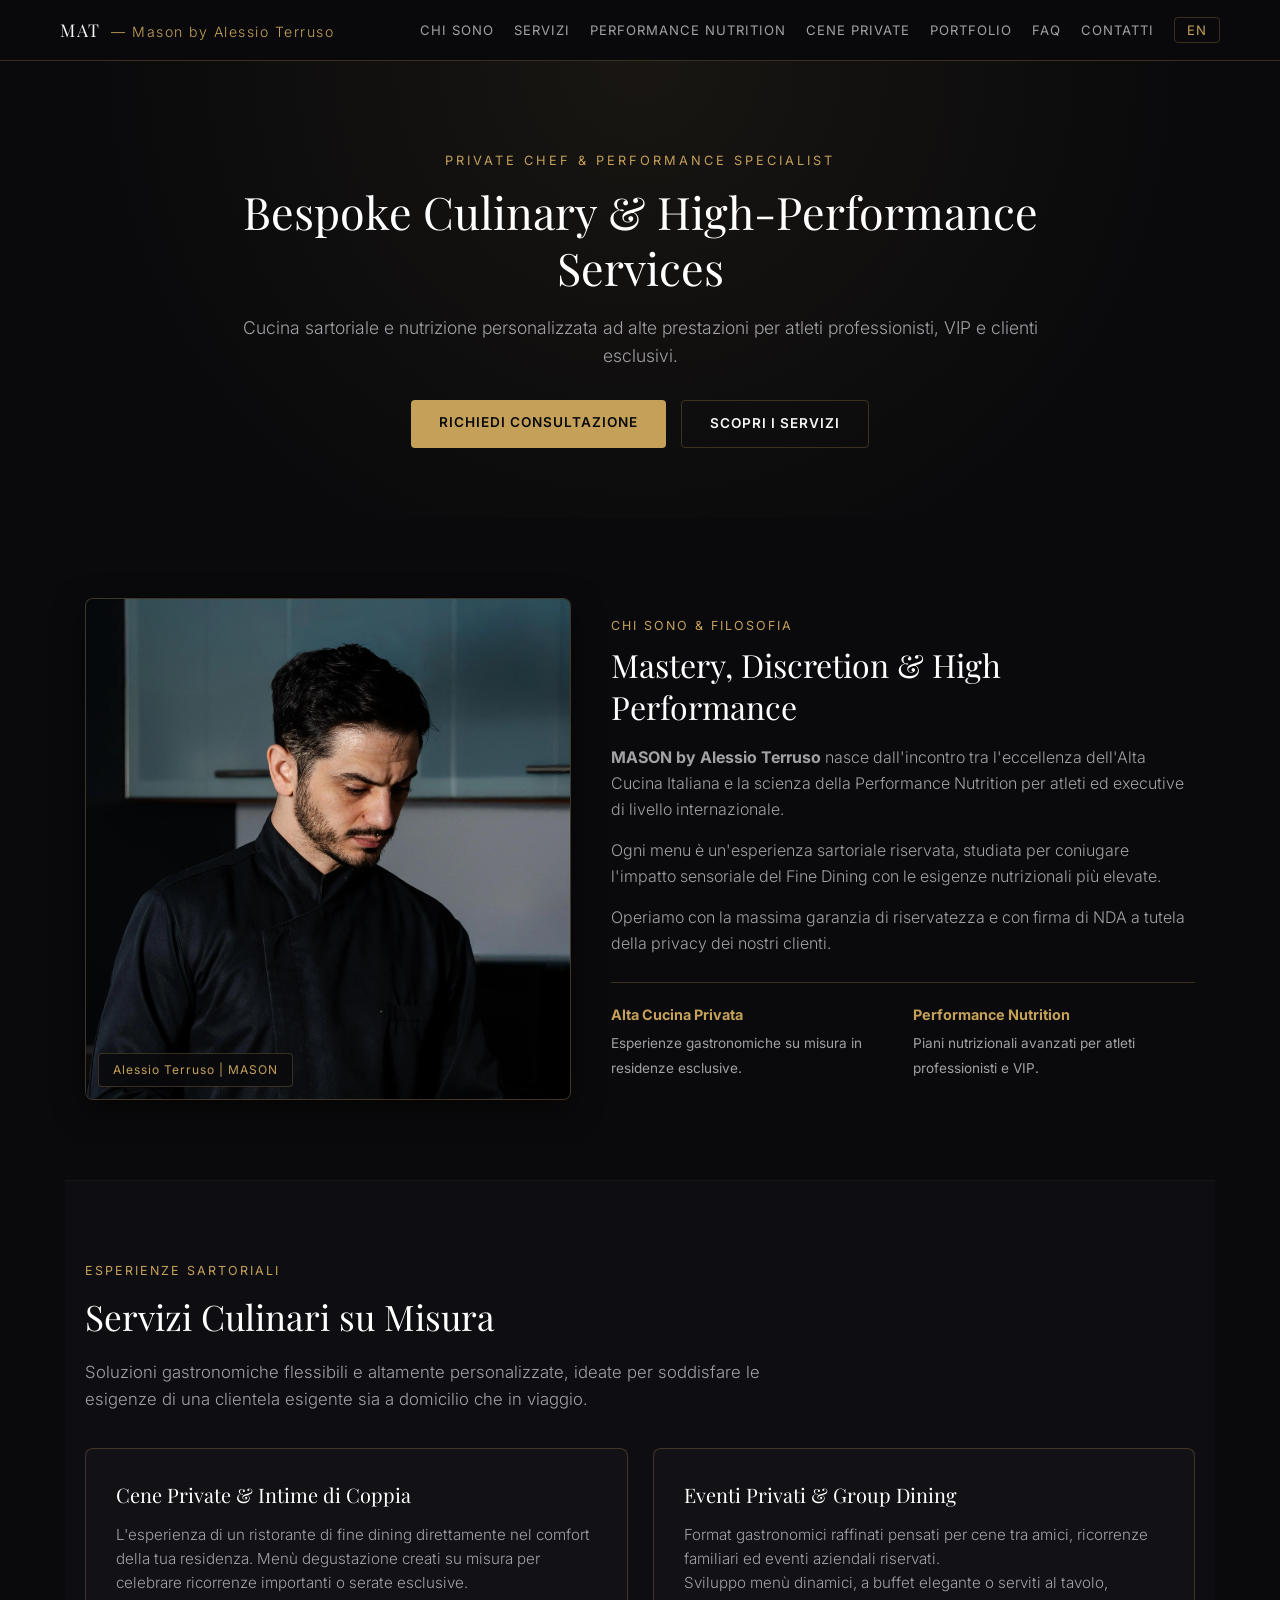
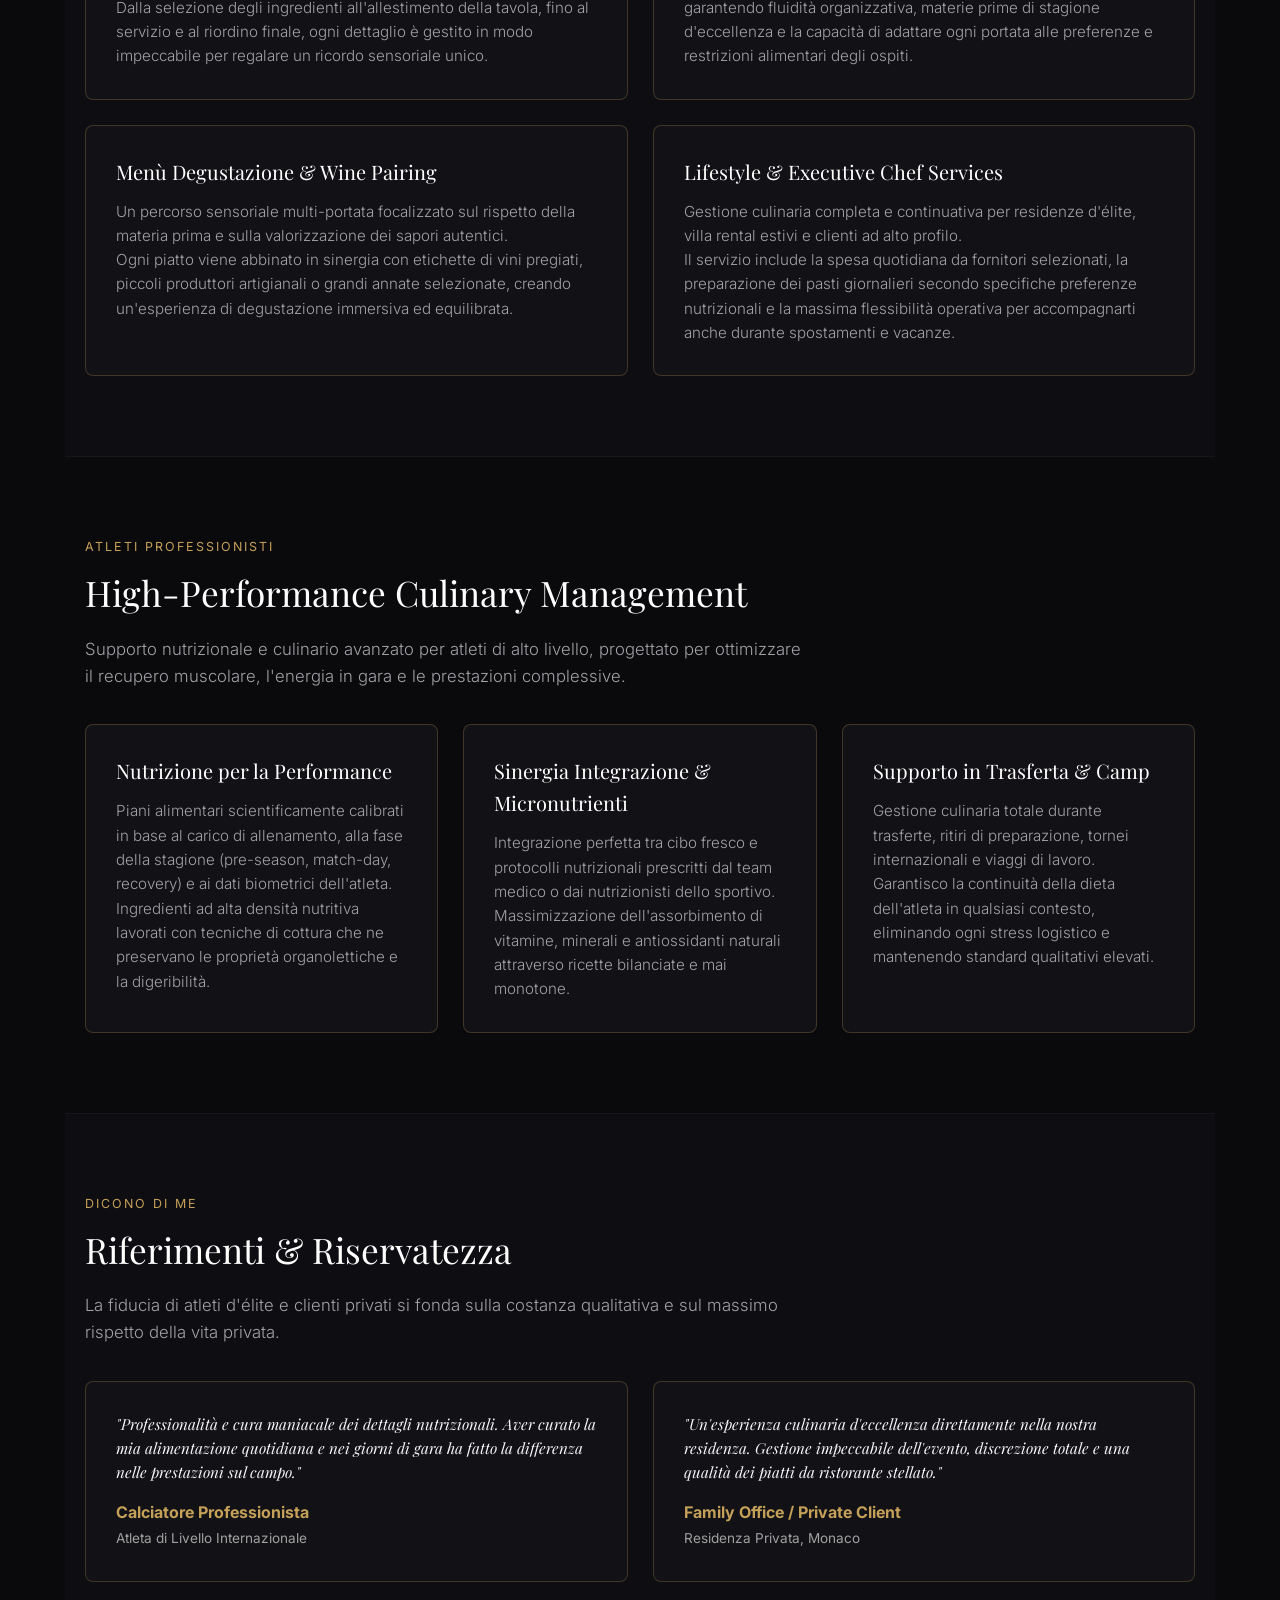
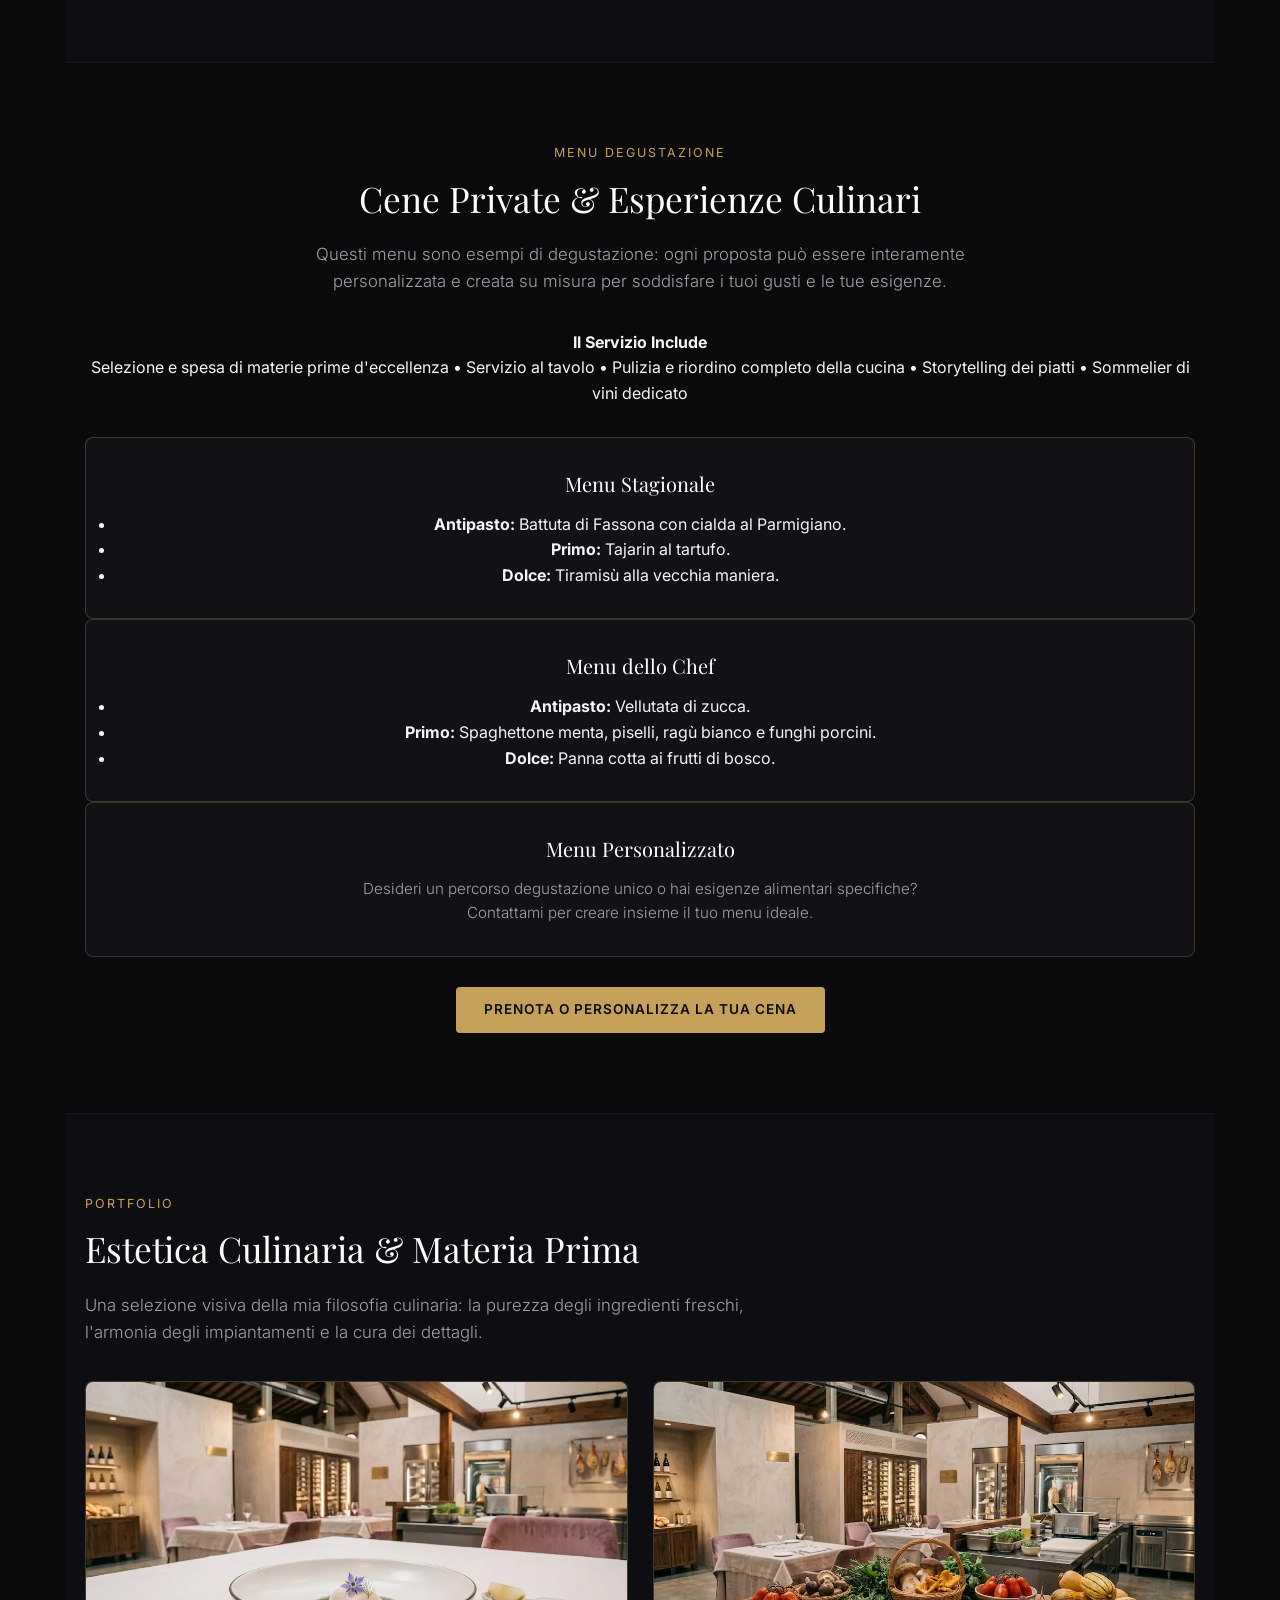
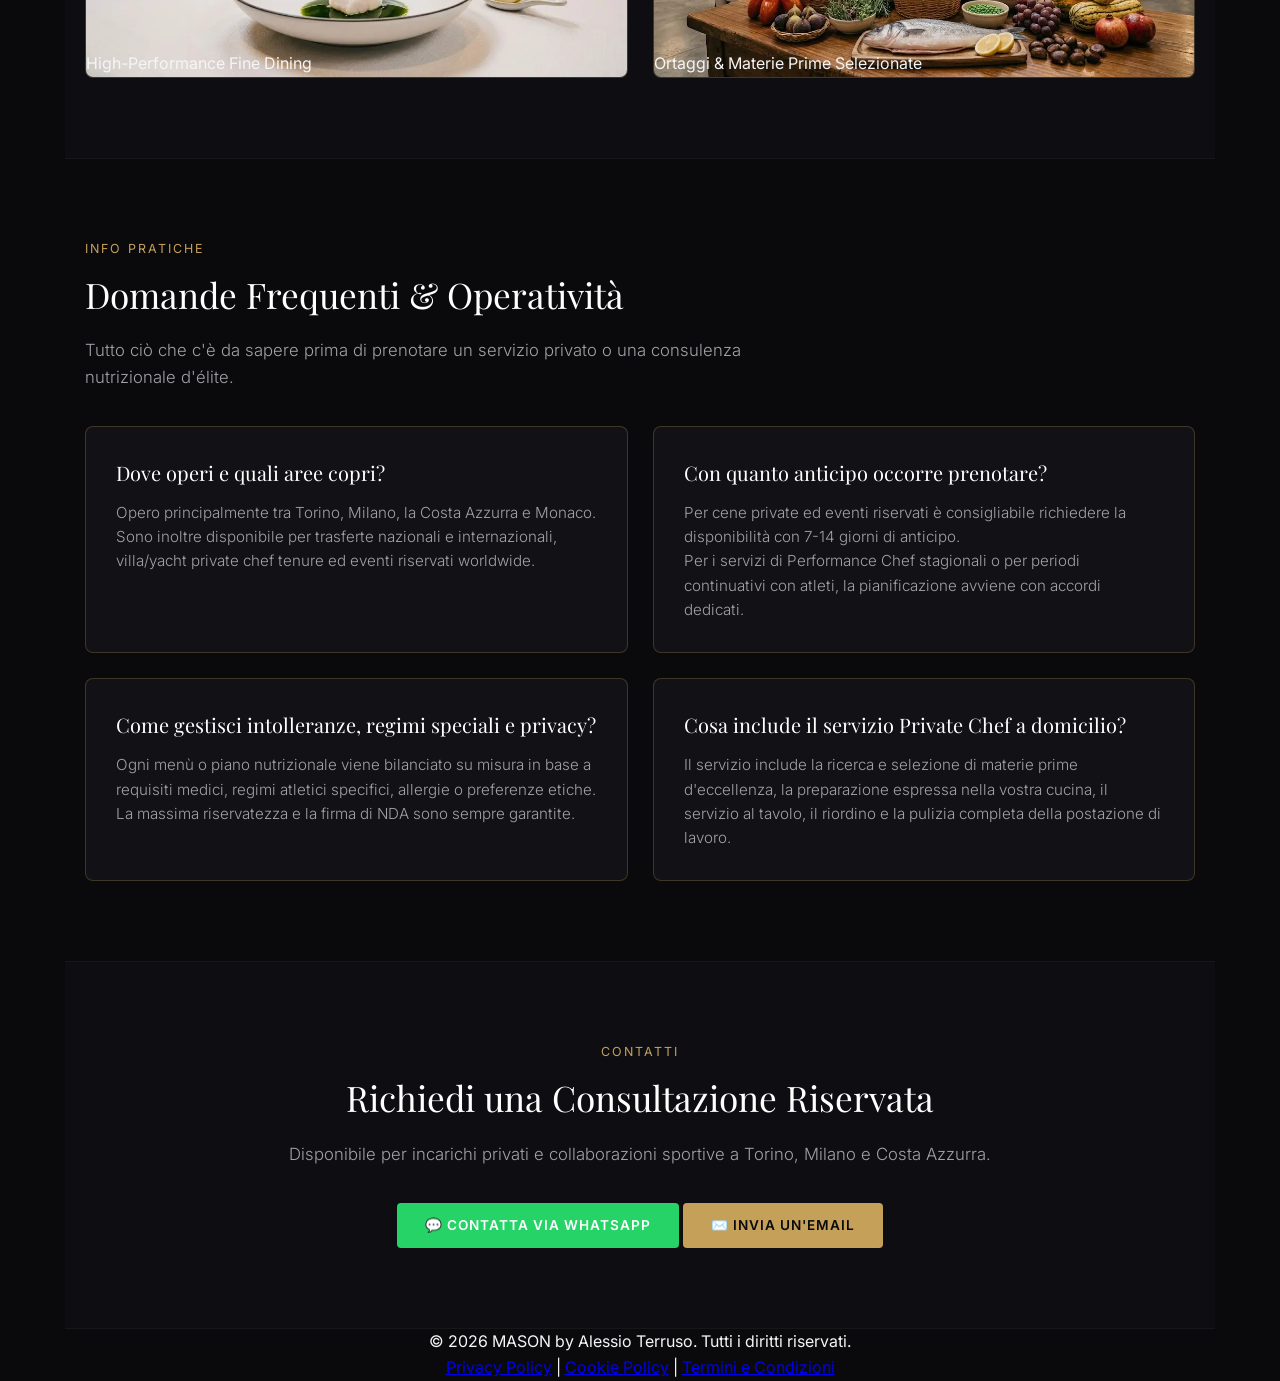
==== commit b7da75a3: "Revise content and update stylesheet version Updated the stylesheet version and modified several par" ====
--- a/index.html
+++ b/index.html
@@ -27,7 +27,7 @@
 
   <!-- Favicon e Foglio di Stile -->
   <link rel="icon" type="image/png" href="favicon.png">
-  <link rel="stylesheet" href="style.css?v=3.1">
+  <link rel="stylesheet" href="style.css?v=3.2">
 </head>
 <body>
 
@@ -76,7 +76,8 @@
           <span class="section-tag">Chi Sono & Filosofia</span>
           <h2>Mastery, Discretion & High Performance</h2>
           <p><strong>MASON by Alessio Terruso</strong> nasce dall'incontro tra l'eccellenza dell'Alta Cucina Italiana e la scienza della Performance Nutrition per atleti ed executive di livello internazionale.</p>
-          <p>Ogni menu è un'esperienza sartoriale riservata, studiata per coniugare l'impatto sensoriale del Fine Dining con le esigenze nutrizionali più elevate, operando con la massima garanzia di riservatezza e NDA.</p>
+          <p>Ogni menu è un'esperienza sartoriale riservata, studiata per coniugare l'impatto sensoriale del Fine Dining con le esigenze nutrizionali più elevate.</p>
+          <p>Operiamo con la massima garanzia di riservatezza e con firma di NDA a tutela della privacy dei nostri clienti.</p>
           <div class="about-highlights">
             <div class="highlight-item">
               <strong>Alta Cucina Privata</strong>
@@ -102,19 +103,23 @@
       <div class="grid-2 margin-top">
         <div class="card">
           <h3>Cene Private & Intime di Coppia</h3>
-          <p>L'esperienza di un ristorante di fine dining direttamente nel comfort della tua residenza. Menù degustazione creati su misura per celebrare ricorrenze importanti o serate esclusive. Dalla selezione degli ingredienti all'allestimento della tavola, fino al servizio e al riordino finale, ogni dettaglio è gestito in modo impeccabile per regalare un ricordo sensoriale unico.</p>
+          <p>L'esperienza di un ristorante di fine dining direttamente nel comfort della tua residenza. Menù degustazione creati su misura per celebrare ricorrenze importanti o serate esclusive.</p>
+          <p>Dalla selezione degli ingredienti all'allestimento della tavola, fino al servizio e al riordino finale, ogni dettaglio è gestito in modo impeccabile per regalare un ricordo sensoriale unico.</p>
         </div>
         <div class="card">
           <h3>Eventi Privati & Group Dining</h3>
-          <p>Format gastronomici raffinati pensati per cene tra amici, ricorrenze familiari ed eventi aziendali riservati. Sviluppo menù dinamici, a buffet elegante o serviti al tavolo, garantendo fluidità organizzativa, materie prime di stagione d'eccellenza e la capacità di adattare ogni portata alle preferenze e restrizioni alimentari degli ospiti.</p>
+          <p>Format gastronomici raffinati pensati per cene tra amici, ricorrenze familiari ed eventi aziendali riservati.</p>
+          <p>Sviluppo menù dinamici, a buffet elegante o serviti al tavolo, garantendo fluidità organizzativa, materie prime di stagione d'eccellenza e la capacità di adattare ogni portata alle preferenze e restrizioni alimentari degli ospiti.</p>
         </div>
         <div class="card">
           <h3>Menù Degustazione & Wine Pairing</h3>
-          <p>Un percorso sensoriale multi-portata focalizzato sul rispetto della materia prima e sulla valorizzazione dei sapori autentici. Ogni piatto viene abbinato in sinergia con etichette di vini pregiati, piccoli produttori artigianali o grandi annate selezionate, creando un'esperienza di degustazione immersiva ed equilibrata.</p>
+          <p>Un percorso sensoriale multi-portata focalizzato sul rispetto della materia prima e sulla valorizzazione dei sapori autentici.</p>
+          <p>Ogni piatto viene abbinato in sinergia con etichette di vini pregiati, piccoli produttori artigianali o grandi annate selezionate, creando un'esperienza di degustazione immersiva ed equilibrata.</p>
         </div>
         <div class="card">
           <h3>Lifestyle & Executive Chef Services</h3>
-          <p>Gestione culinaria completa e continuativa per residenze d'élite, villa rental estivi e clienti ad alto profilo. Il servizio include la spesa quotidiana da fornitori selezionati, la preparazione dei pasti giornalieri secondo specifiche preferenze nutrizionali e la massima flessibilità operativa per accompagnarti anche durante spostamenti e vacanze.</p>
+          <p>Gestione culinaria completa e continuativa per residenze d'élite, villa rental estivi e clienti ad alto profilo.</p>
+          <p>Il servizio include la spesa quotidiana da fornitori selezionati, la preparazione dei pasti giornalieri secondo specifiche preferenze nutrizionali e la massima flessibilità operativa per accompagnarti anche durante spostamenti e vacanze.</p>
         </div>
       </div>
     </div>
@@ -130,15 +135,18 @@
       <div class="grid-3 margin-top">
         <div class="card">
           <h4>Nutrizione per la Performance</h4>
-          <p>Piani alimentari scientificamente calibrati in base al carico di allenamento, alla fase della stagione (pre-season, match-day, recovery) e ai dati biometrici dell'atleta. Ingredienti ad alta densità nutritiva lavorati con tecniche di cottura che ne preservano le proprietà organolettiche e la digeribilità.</p>
+          <p>Piani alimentari scientificamente calibrati in base al carico di allenamento, alla fase della stagione (pre-season, match-day, recovery) e ai dati biometrici dell'atleta.</p>
+          <p>Ingredienti ad alta densità nutritiva lavorati con tecniche di cottura che ne preservano le proprietà organolettiche e la digeribilità.</p>
         </div>
         <div class="card">
           <h4>Sinergia Integrazione & Micronutrienti</h4>
-          <p>Integrazione perfetta tra cibo fresco e protocolli nutrizionali prescritti dal team medico o dai nutrizionisti dello sportivo. Massimizzazione dell'assorbimento di vitamine, minerali e antiossidanti naturali attraverso ricette bilanciate e mai monotone.</p>
+          <p>Integrazione perfetta tra cibo fresco e protocolli nutrizionali prescritti dal team medico o dai nutrizionisti dello sportivo.</p>
+          <p>Massimizzazione dell'assorbimento di vitamine, minerali e antiossidanti naturali attraverso ricette bilanciate e mai monotone.</p>
         </div>
         <div class="card">
           <h4>Supporto in Trasferta & Camp</h4>
-          <p>Gestione culinaria totale durante trasferte, ritiri di preparazione, tornei internazionali e viaggi di lavoro. Garantisco la continuità della dieta dell'atleta in qualsiasi contesto, eliminando ogni stress logistico e mantenendo standard qualitativi elevati.</p>
+          <p>Gestione culinaria totale durante trasferte, ritiri di preparazione, tornei internazionali e viaggi di lavoro.</p>
+          <p>Garantisco la continuità della dieta dell'atleta in qualsiasi contesto, eliminando ogni stress logistico e mantenendo standard qualitativi elevati.</p>
         </div>
       </div>
     </div>
@@ -218,7 +226,7 @@
     </div>
   </section>
 
-<!-- GALLERY SECTION -->
+  <!-- GALLERY SECTION -->
   <section id="gallery" class="section bg-card">
     <div class="container">
       <span class="section-tag">PORTFOLIO</span>
@@ -248,17 +256,20 @@
       <div class="grid-2 margin-top">
         <div class="card">
           <h3>Dove operi e quali aree copri?</h3>
-          <p>Opero principalmente tra Torino, Milano, la Costa Azzurra e Monaco. Sono inoltre disponibile per trasferte nazionali e internazionali, villa/yacht private chef tenure ed eventi riservati worldwide.</p>
+          <p>Opero principalmente tra Torino, Milano, la Costa Azzurra e Monaco.</p>
+          <p>Sono inoltre disponibile per trasferte nazionali e internazionali, villa/yacht private chef tenure ed eventi riservati worldwide.</p>
         </div>
         
         <div class="card">
           <h3>Con quanto anticipo occorre prenotare?</h3>
-          <p>Per cene private ed eventi riservati è consigliabile richiedere la disponibilità con 7-14 giorni di anticipo. Per i servizi di Performance Chef stagionali o per periodi continuativi con atleti, la pianificazione avviene con accordi dedicati.</p>
+          <p>Per cene private ed eventi riservati è consigliabile richiedere la disponibilità con 7-14 giorni di anticipo.</p>
+          <p>Per i servizi di Performance Chef stagionali o per periodi continuativi con atleti, la pianificazione avviene con accordi dedicati.</p>
         </div>
 
         <div class="card">
           <h3>Come gestisci intolleranze, regimi speciali e privacy?</h3>
-          <p>Ogni menù o piano nutrizionale viene bilanciato su misura in base a requisiti medici, regimi atletici specifici, allergie o preferenze etiche. La massima riservatezza e la firma di NDA sono sempre garantite.</p>
+          <p>Ogni menù o piano nutrizionale viene bilanciato su misura in base a requisiti medici, regimi atletici specifici, allergie o preferenze etiche.</p>
+          <p>La massima riservatezza e la firma di NDA sono sempre garantite.</p>
         </div>
 
         <div class="card">
@@ -269,20 +280,35 @@
     </div>
   </section>
   
-<!-- CONTACT SECTION -->
-<section id="contact" class="section text-center bg-card">
-  <div class="container">
-    <span class="section-tag">CONTATTI</span>
-    <h2>Richiedi una Consultazione Riservata</h2>
-    <p class="section-intro">Disponibile per incarichi privati e collaborazioni sportive a Torino, Milano e Costa Azzurra.</p>
-    
-    <div class="contact-actions margin-top">
-      <a href="https://wa.me/+393519503238text=Buongiorno%20Alessio,%20vorrei%20informazioni%20sui%20tuoi%20servizi%20di%20Private%20Chef." target="_blank" class="btn btn-whatsapp">
-        💬 Contatta via WhatsApp
-      </a>
-      <a href="mailto:info@masonterruso.com" class="btn btn-primary">
-        ✉️ Invia un'Email
-      </a>
-    </div>
-  </div>
-</section>
+  <!-- CONTACT SECTION -->
+  <section id="contact" class="section text-center bg-card">
+    <div class="container">
+      <span class="section-tag">CONTATTI</span>
+      <h2>Richiedi una Consultazione Riservata</h2>
+      <p class="section-intro">Disponibile per incarichi privati e collaborazioni sportive a Torino, Milano e Costa Azzurra.</p>
+      
+      <div class="contact-actions margin-top">
+        <a href="https://wa.me/393518608221?text=Buongiorno%20Alessio,%20vorrei%20informazioni%20sui%20tuoi%20servizi%20di%20Private%20Chef." target="_blank" class="btn btn-whatsapp">
+          💬 Contatta via WhatsApp
+        </a>
+        <a href="mailto:info@masonterruso.com" class="btn btn-primary">
+          ✉️ Invia un'Email
+        </a>
+      </div>
+    </div>
+  </section>
+
+  <!-- FOOTER -->
+  <footer>
+    <div class="container text-center">
+      <p>&copy; 2026 MASON by Alessio Terruso. Tutti i diritti riservati.</p>
+      <div class="footer-links">
+        <a href="privacy.html">Privacy Policy</a> | 
+        <a href="cookie.html">Cookie Policy</a> | 
+        <a href="terms.html">Termini e Condizioni</a>
+      </div>
+    </div>
+  </footer>
+
+</body>
+</html>
--- a/style.css
+++ b/style.css
@@ -455,3 +455,270 @@
     max-width: 300px;
   }
 }
+/* ==========================================================================
+   DESIGN MOBILE REVOLUTION — QUIET LUXURY (SMARTPHONE OPTIMIZED)
+   ========================================================================== */
+
+@media (max-width: 768px) {
+  
+  /* --- BASE & TIPOGRAFIA --- */
+  html, body {
+    overflow-x: hidden;
+    font-size: 14.5px;
+  }
+
+  .section {
+    padding: 48px 18px !important;
+  }
+
+  .section-tag {
+    font-size: 0.72em !important;
+    letter-spacing: 2.5px !important;
+  }
+
+  .section h2 {
+    font-size: 1.85em !important;
+    line-height: 1.25 !important;
+    margin-bottom: 12px !important;
+  }
+
+  .section-intro {
+    font-size: 0.95em !important;
+    line-height: 1.55 !important;
+    margin-bottom: 28px !important;
+  }
+
+  /* --- HEADER & NAVIGATION (PULITO ED ELEGANTE) --- */
+  header {
+    padding: 10px 0 !important;
+  }
+
+  nav {
+    flex-direction: column !important;
+    align-items: center !important;
+    gap: 8px !important;
+    padding: 0 12px !important;
+  }
+
+  .logo {
+    font-size: 1.05em !important;
+    letter-spacing: 1.2px !important;
+    text-align: center;
+  }
+
+  .logo-sub {
+    display: block;
+    font-size: 0.75em;
+    margin-top: 2px;
+  }
+
+  .nav-links {
+    display: flex !important;
+    justify-content: center !important;
+    align-items: center !important;
+    gap: 10px !important;
+    width: 100% !important;
+    padding: 6px 0 !important;
+    border-top: 1px solid rgba(197, 160, 89, 0.15);
+  }
+
+  .nav-links a {
+    font-size: 0.7em !important;
+    letter-spacing: 0.8px !important;
+    padding: 4px 6px !important;
+  }
+
+  /* --- HERO SECTION MOBILE --- */
+  .hero {
+    padding: 50px 18px 40px !important;
+  }
+
+  .subtitle {
+    font-size: 0.72em !important;
+    letter-spacing: 2.5px !important;
+  }
+
+  .hero h1 {
+    font-size: 2.1em !important;
+    line-height: 1.2 !important;
+    margin-bottom: 16px !important;
+  }
+
+  .hero p {
+    font-size: 0.98em !important;
+    line-height: 1.6 !important;
+    margin-bottom: 25px !important;
+  }
+
+  .hero-actions {
+    flex-direction: column !important;
+    width: 100% !important;
+    gap: 12px !important;
+  }
+
+  .hero-actions .btn {
+    width: 100% !important;
+    text-align: center !important;
+    padding: 14px 20px !important;
+  }
+
+  /* --- CHI SONO (ABOUT) --- */
+  .about-grid {
+    grid-template-columns: 1fr !important;
+    gap: 28px !important;
+  }
+
+  .about-image-wrapper {
+    border-radius: 12px !important;
+  }
+
+  .about-img {
+    max-height: 360px !important;
+    object-fit: cover !important;
+  }
+
+  .about-content h2 {
+    font-size: 1.7em !important;
+  }
+
+  .about-highlights {
+    grid-template-columns: 1fr !important;
+    gap: 14px !important;
+    padding-top: 16px !important;
+  }
+
+  /* --- SCHEDE & CARDS MOBILE (GRIGLIA ADATTIVA) --- */
+  .grid-2, .grid-3, .gallery-grid {
+    grid-template-columns: 1fr !important;
+    gap: 18px !important;
+  }
+
+  .card {
+    padding: 22px 18px !important;
+    border-radius: 10px !important;
+    background: #111115 !important;
+  }
+
+  .card h3, .card h4 {
+    font-size: 1.2em !important;
+  }
+
+  /* --- PORTFOLIO GALLERY MOBILE --- */
+  .gallery-item {
+    border-radius: 10px !important;
+    min-height: 220px !important;
+    box-shadow: 0 8px 20px rgba(0,0,0,0.4);
+  }
+
+  .gallery-item img {
+    width: 100% !important;
+    height: 230px !important;
+    object-fit: cover !important;
+  }
+
+  .gallery-caption {
+    font-size: 0.85em !important;
+    padding: 12px 15px !important;
+    background: linear-gradient(0deg, rgba(10,10,12,0.95) 0%, transparent 100%) !important;
+  }
+
+  /* --- SEZIONE CONTATTI MOBILE --- */
+  #contact {
+    padding: 55px 18px !important;
+  }
+
+  .contact-actions {
+    flex-direction: column !important;
+    width: 100% !important;
+    gap: 14px !important;
+    margin-top: 25px !important;
+  }
+
+  .contact-actions .btn {
+    width: 100% !important;
+    padding: 15px 20px !important;
+    font-size: 0.88em !important;
+    border-radius: 8px !important;
+    justify-content: center !important;
+  }
+
+  /* --- FOOTER MOBILE --- */
+  footer {
+    padding: 35px 18px 45px !important;
+    text-align: center !important;
+  }
+
+  .footer-links {
+    display: flex;
+    flex-wrap: wrap;
+    justify-content: center;
+    gap: 12px;
+    margin-top: 15px;
+  }
+
+  .footer-links a {
+    font-size: 0.78em !important;
+    margin: 0 !important;
+  }
+}
+/* ==========================================================================
+   OTTIMIZZAZIONE LEGGIBILITÀ E COLONNE DI TESTO SU MOBILE
+   ========================================================================== */
+
+@media (max-width: 768px) {
+
+  /* Riduzione larghezza massima per contenitori e paragrafi */
+  .container {
+    padding-left: 20px !important;
+    padding-right: 20px !important;
+    max-width: 100% !important;
+  }
+
+  /* Evita che i testi occupino l'intera larghezza dello schermo */
+  p, .section-intro, .hero p, .about-content p {
+    max-width: 520px !important; /* Limita la lunghezza della riga */
+    margin-left: auto !important;
+    margin-right: auto !important;
+    font-size: 0.95rem !important; /* Dimensione ideale per lettura mobile */
+    line-height: 1.65 !important;  /* Maggiore respiro tra le righe */
+    letter-spacing: 0.2px !important;
+    text-align: left !important;   /* Garantisce massima fluidità di lettura */
+  }
+
+  /* Introduzioni di sezione centrate ma compatte */
+  .section-intro {
+    text-align: center !important;
+    max-width: 460px !important;
+    margin-bottom: 30px !important;
+    color: #cfcfd4 !important;
+  }
+
+  /* Spaziatura elegante tra i singoli paragrafi */
+  p + p {
+    margin-top: 16px !important;
+  }
+
+  /* Riquadri delle carte più compatti e ariosi */
+  .card p, .service-included-box p {
+    font-size: 0.9rem !important;
+    line-height: 1.6 !important;
+    margin-bottom: 0 !important;
+  }
+
+  /* Titoli proporzionati per evitare a capo sgradevoli */
+  h1 {
+    font-size: 2em !important;
+    line-height: 1.2 !important;
+    max-width: 480px !important;
+    margin-left: auto !important;
+    margin-right: auto !important;
+  }
+
+  h2 {
+    font-size: 1.65em !important;
+    line-height: 1.25 !important;
+    max-width: 480px !important;
+    margin-left: auto !important;
+    margin-right: auto !important;
+  }
+}
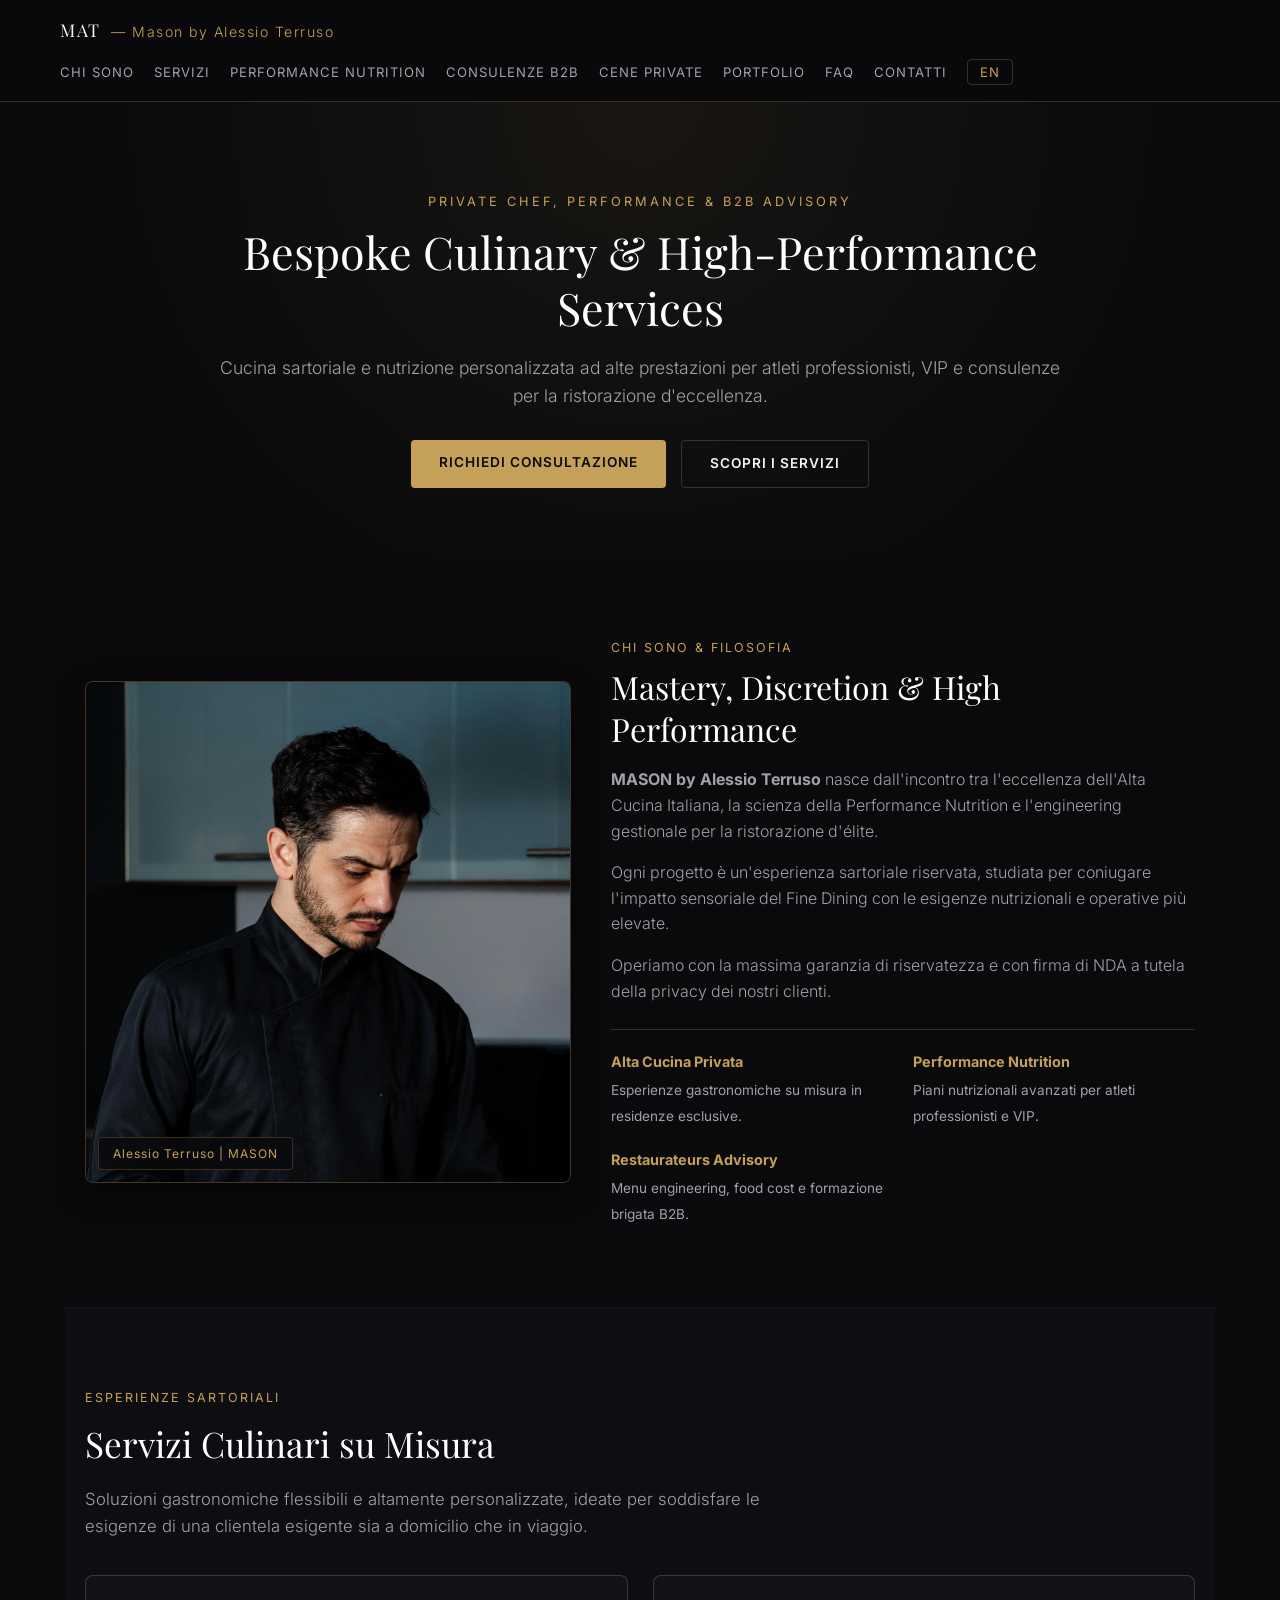
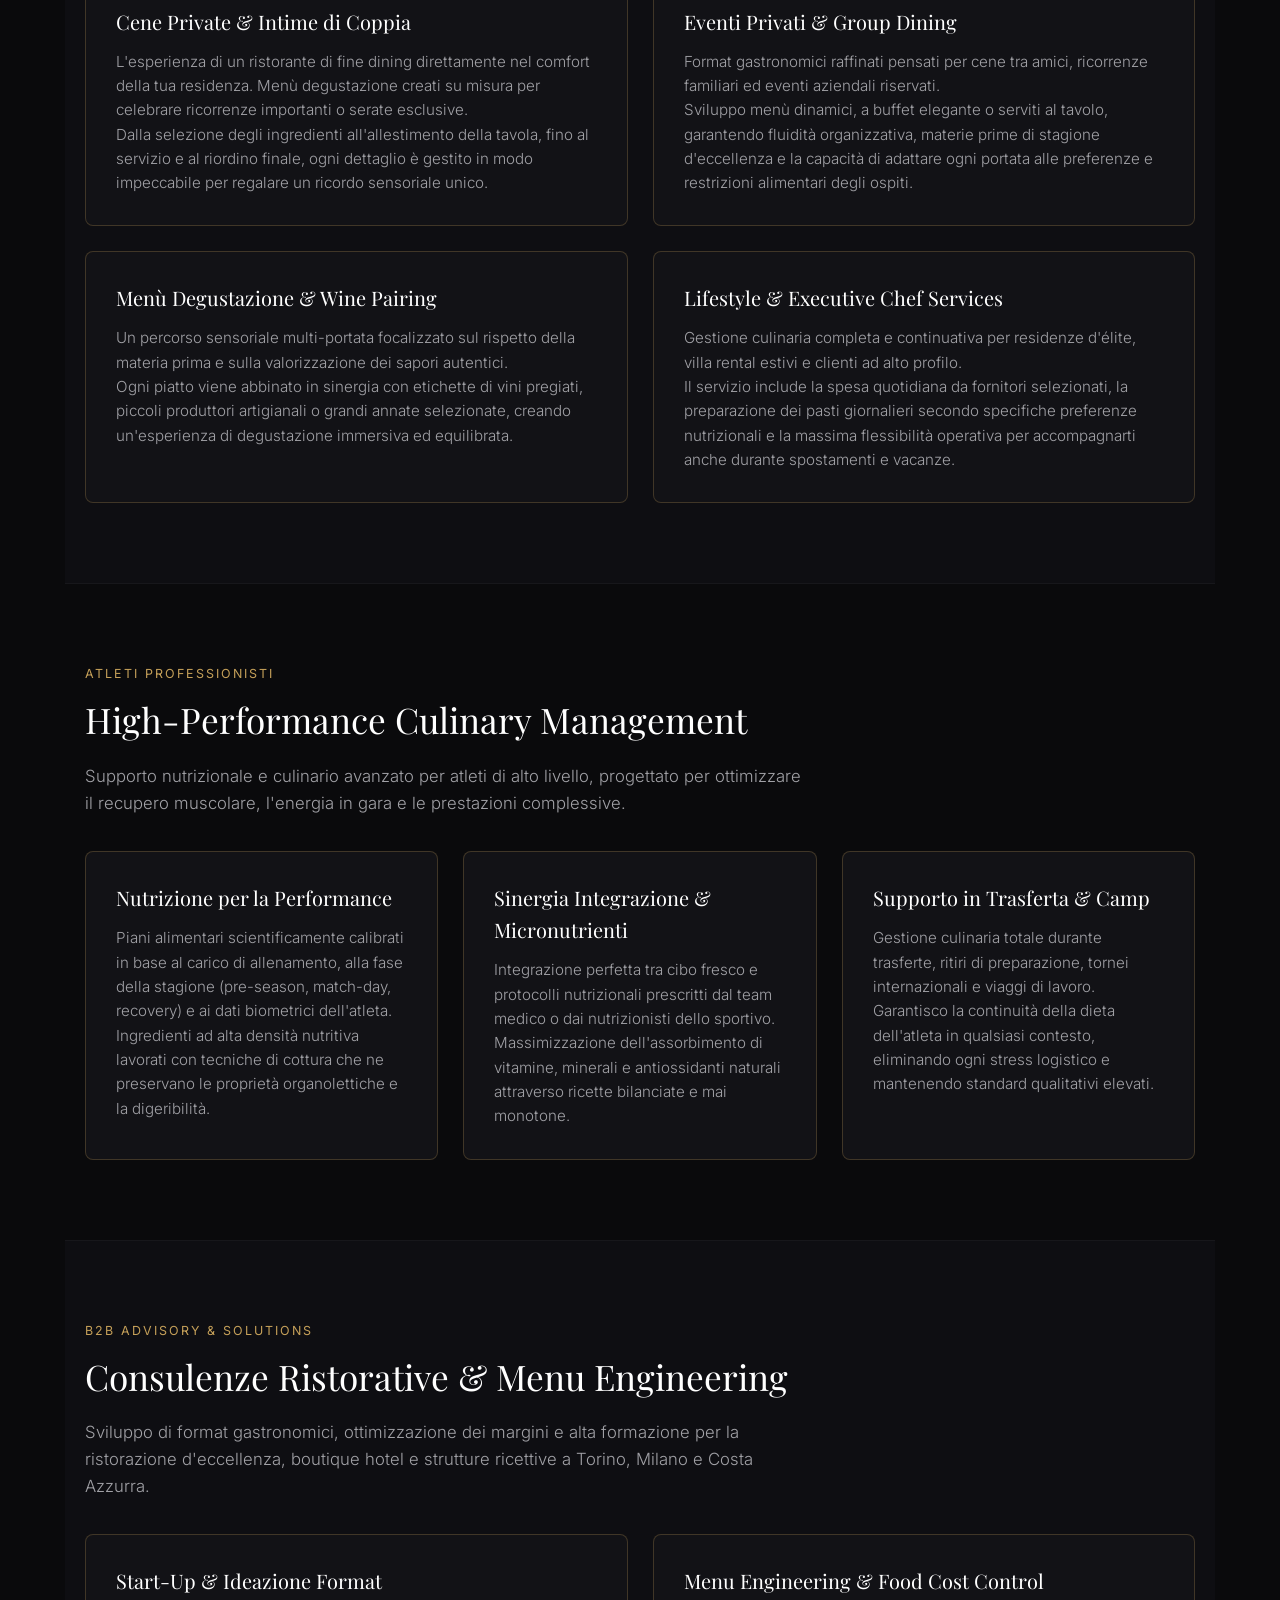
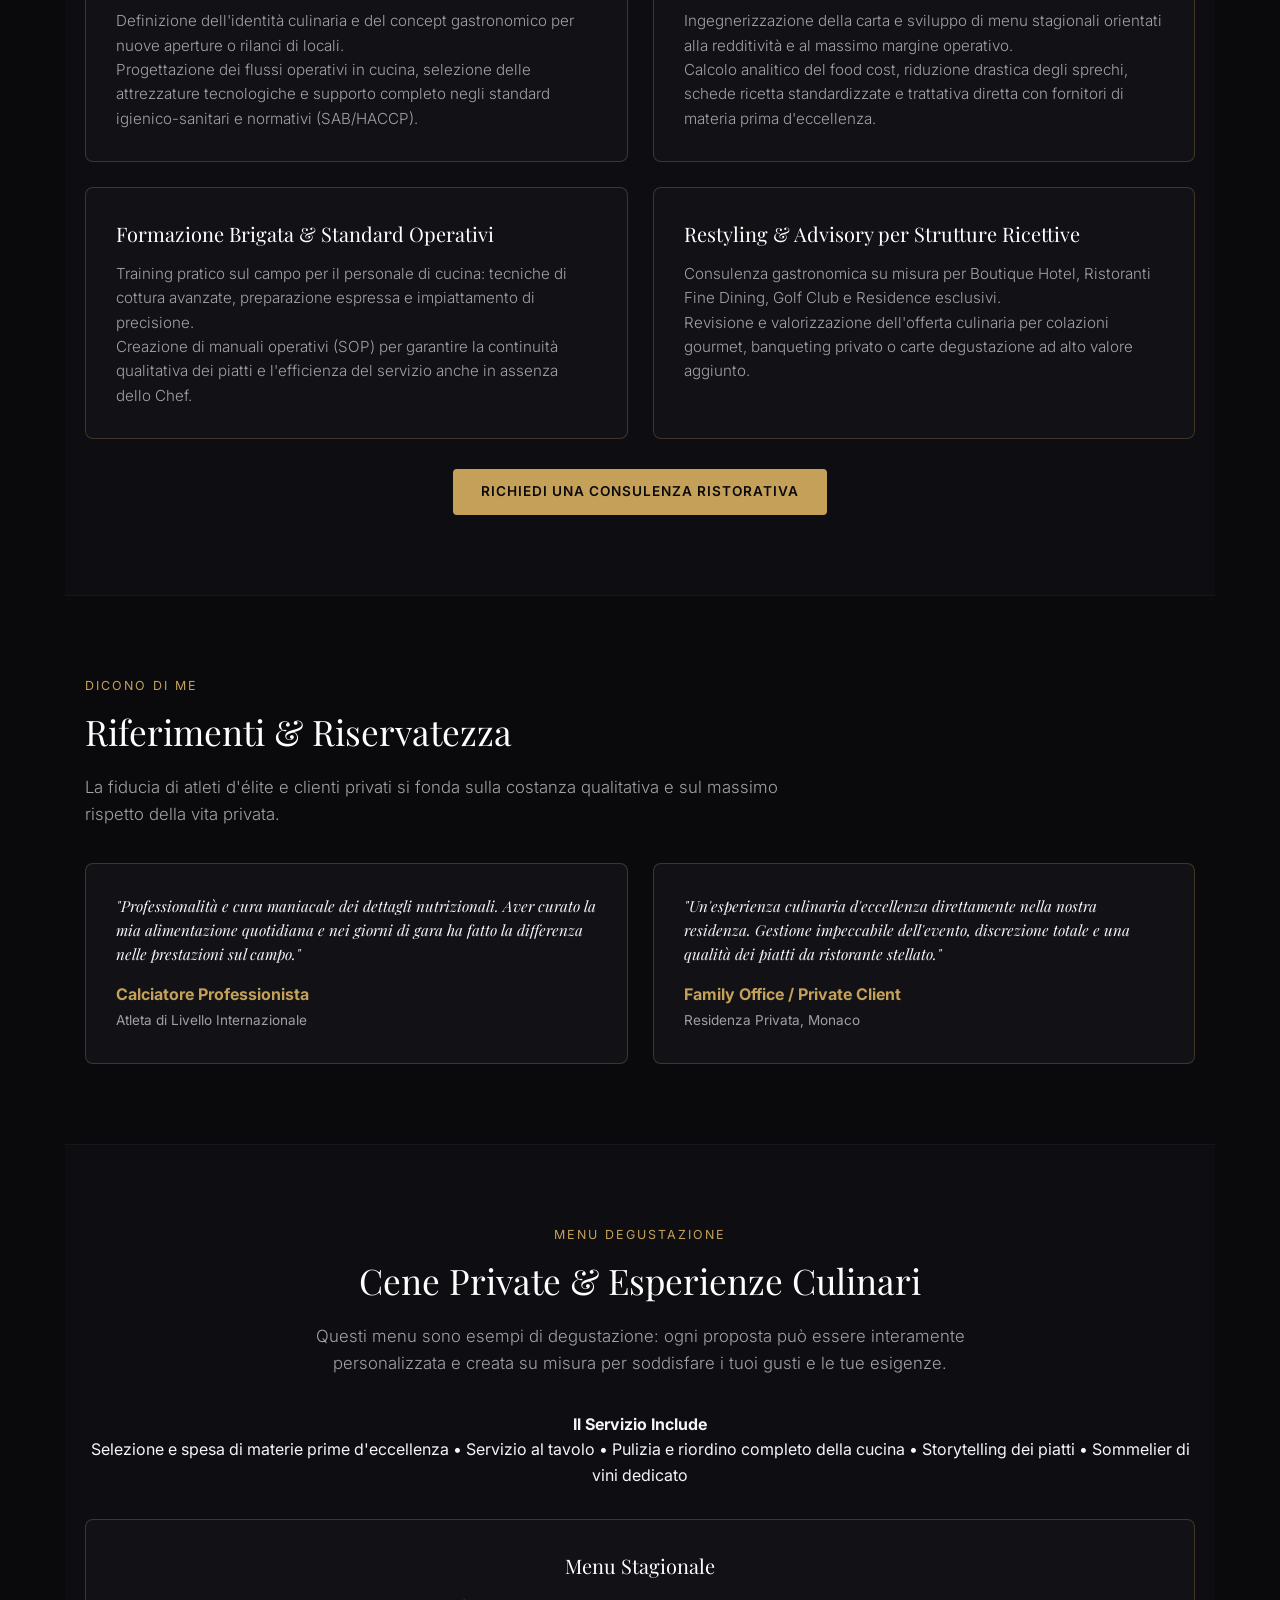
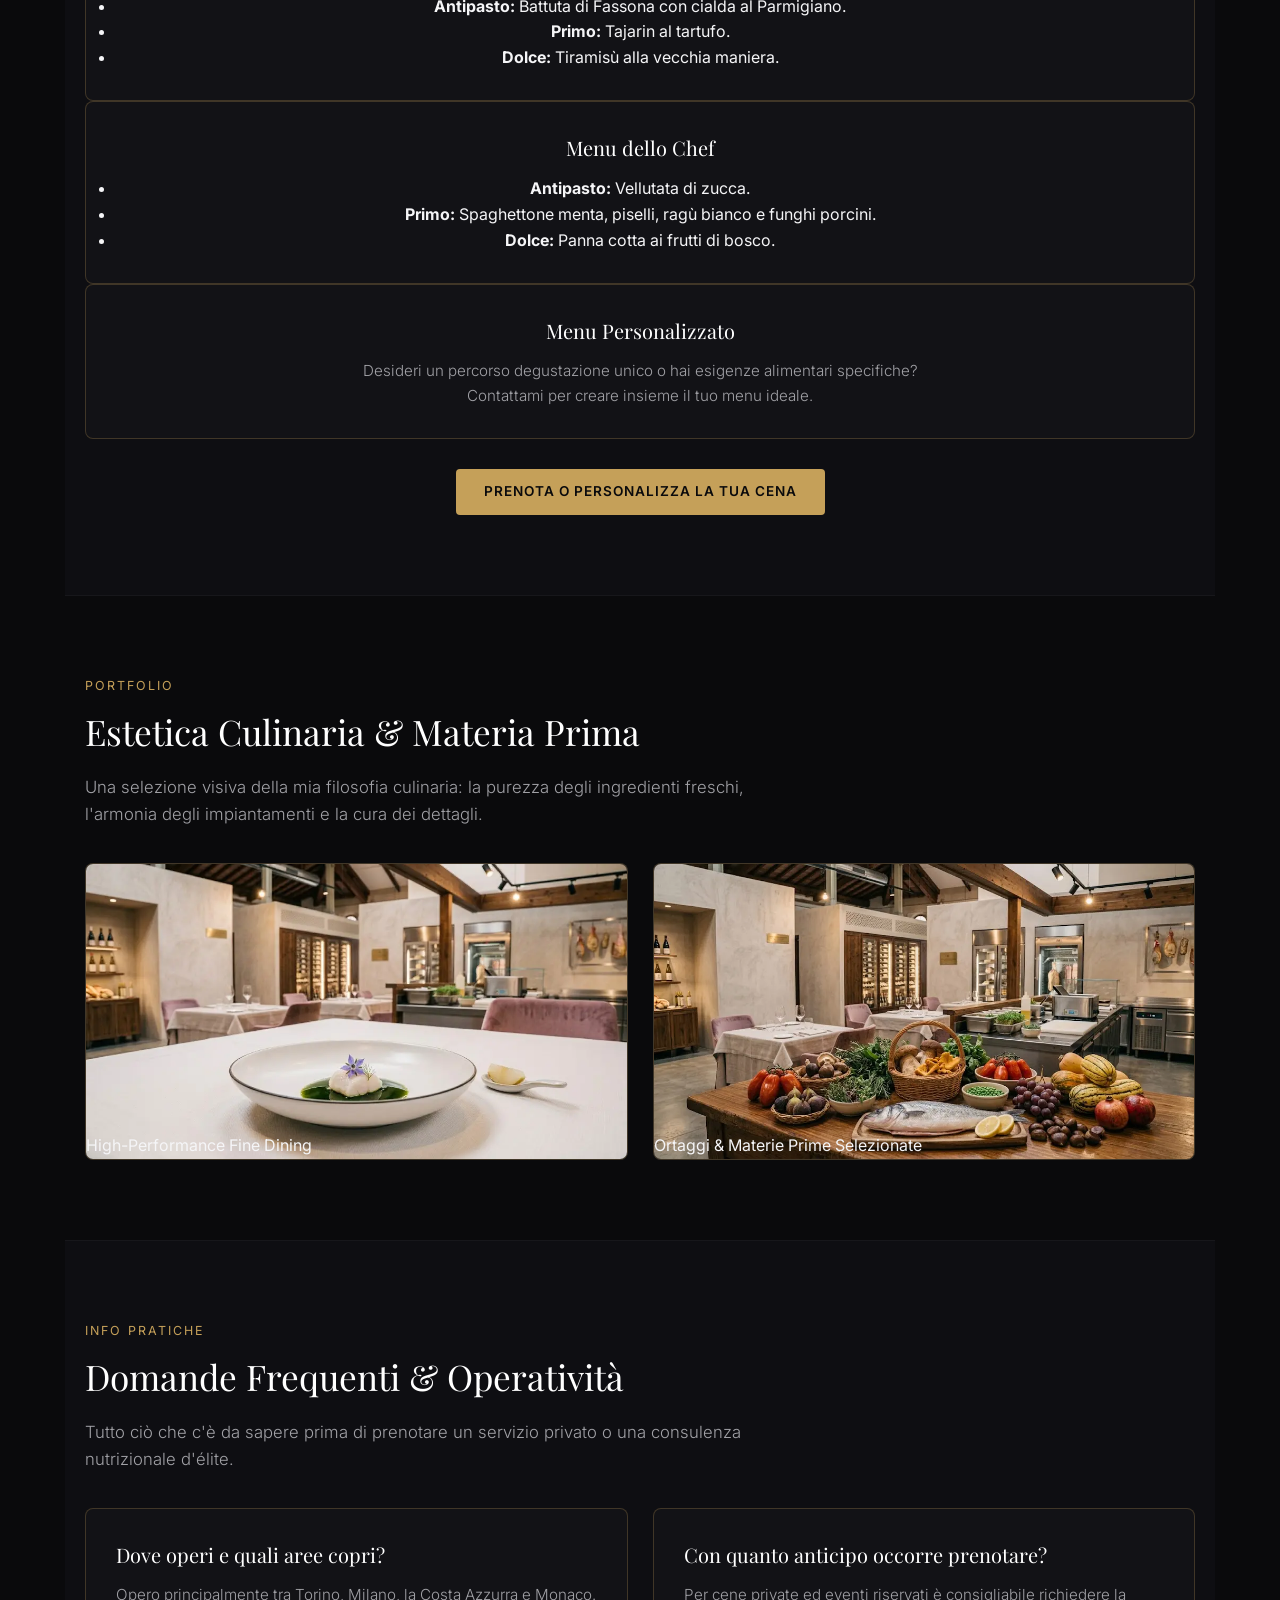
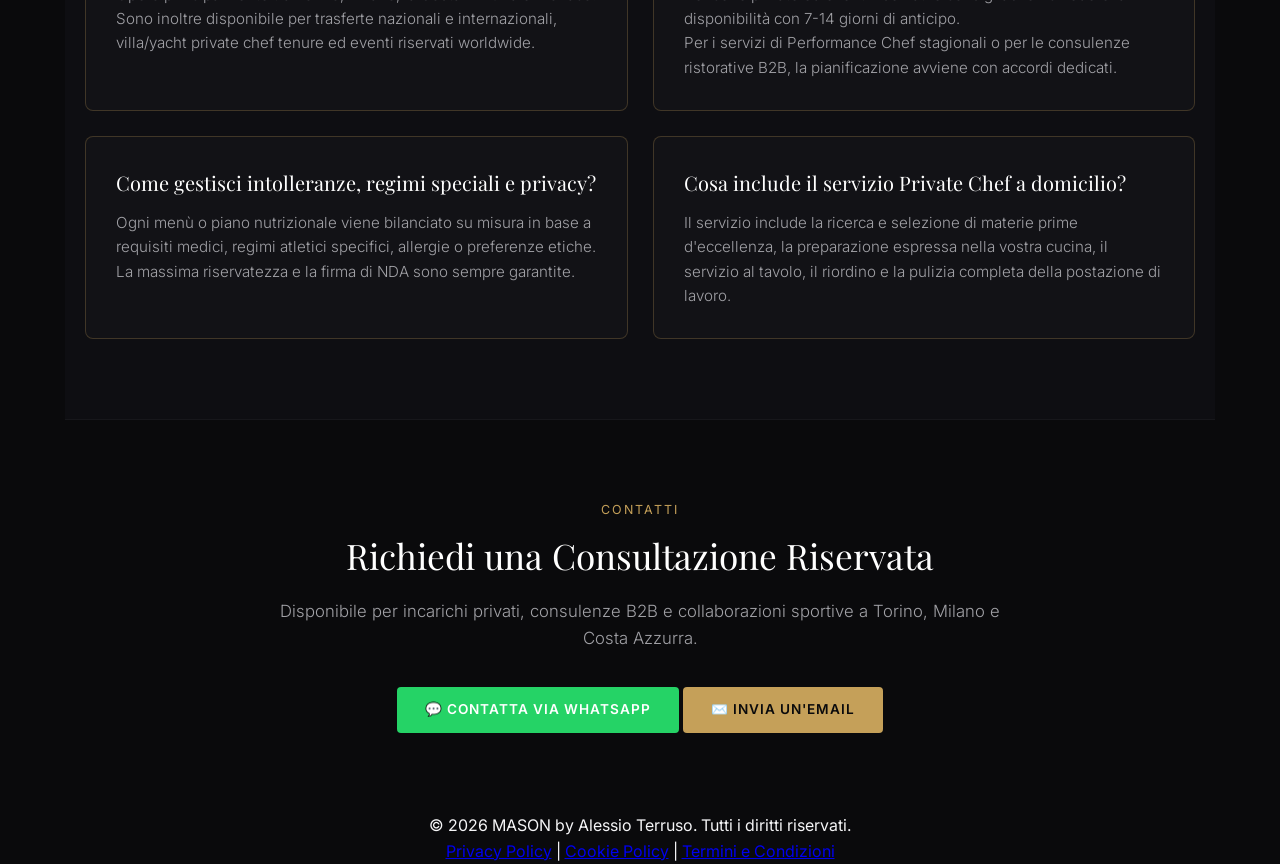
==== commit 1d143b5c: "Revise SEO metadata and add B2B advisory section Updated title, meta descriptions, and keywords for " ====
--- a/index.html
+++ b/index.html
@@ -5,23 +5,23 @@
   <meta name="viewport" content="width=device-width, initial-scale=1.0">
   
   <!-- SEO & Titolo Ufficiale -->
-  <title>MAT — Alta Cucina Privata & Performance Nutrition | Alessio Terruso</title>
-  <meta name="description" content="Servizi culinari riservati, chef privato e nutrizione di precisione per atleti professionisti e clienti privati. Alta cucina sartoriale e massima discrezione.">
-  <meta name="keywords" content="Chef Privato Torino, Private Chef Italia, Catering Mason, Alessio Terruso, Performance Nutrition, Chef per Atleti Professionisti, Alta Cucina Su Misura, Luxury Private Chef, Servizi Culinari Riservati, Private Chef Milano, Fine Dining Residenziale">
+  <title>MAT — Alta Cucina Privata, Performance Nutrition & Consulenze | Alessio Terruso</title>
+  <meta name="description" content="Servizi culinari riservati, chef privato, nutrizione di precisione per atleti e consulenze ristorative B2B per format gastronomici d'eccellenza.">
+  <meta name="keywords" content="Chef Privato Torino, Private Chef Italia, Catering Mason, Alessio Terruso, Performance Nutrition, Consulenze Ristorative, Menu Engineering, Food Cost Control, Chef per Atleti Professionisti, Alta Cucina Su Misura, Luxury Private Chef">
   <meta name="robots" content="index, follow">
   <link rel="canonical" href="https://masonterruso.com/">
 
   <!-- Open Graph / WhatsApp / Social Preview -->
   <meta property="og:type" content="website">
   <meta property="og:url" content="https://masonterruso.com/">
-  <meta property="og:title" content="MAT — Mason by Alessio Terruso | Private & Performance Chef">
-  <meta property="og:description" content="Servizi culinari su misura per cene private d'élite, gestione lifestyle ed elevata nutrizione per atleti professionisti.">
+  <meta property="og:title" content="MAT — Mason by Alessio Terruso | Private Chef & Advisory">
+  <meta property="og:description" content="Servizi culinari su misura per cene private d'élite, nutrizione per atleti professionisti e consulenze aziendali per la ristorazione.">
   <meta property="og:image" content="https://masonterruso.com/alessio-terruso.webp">
 
   <!-- Twitter Meta Tags -->
   <meta name="twitter:card" content="summary_large_image">
-  <meta name="twitter:title" content="MAT — Mason by Alessio Terruso | Private & Performance Chef">
-  <meta name="twitter:description" content="Servizi culinari su misura per cene private d'élite, gestione lifestyle ed elevata nutrizione per atleti professionisti.">
+  <meta name="twitter:title" content="MAT — Mason by Alessio Terruso | Private Chef & Advisory">
+  <meta name="twitter:description" content="Servizi culinari su misura per cene private d'élite, nutrizione per atleti professionisti e consulenze aziendali per la ristorazione.">
   <meta name="twitter:url" content="https://masonterruso.com/">
   <meta name="twitter:image" content="https://masonterruso.com/alessio-terruso.webp">
 
@@ -39,6 +39,7 @@
         <li><a href="#about">Chi Sono</a></li>
         <li><a href="#services">Servizi</a></li>
         <li><a href="#performance">Performance Nutrition</a></li>
+        <li><a href="#consulenze">Consulenze B2B</a></li>
         <li><a href="#cene-private">Cene Private</a></li>
         <li><a href="#gallery">Portfolio</a></li>
         <li><a href="#faq">FAQ</a></li>
@@ -51,9 +52,9 @@
   <!-- HERO SECTION -->
   <section class="hero">
     <div class="hero-container">
-      <span class="subtitle">PRIVATE CHEF & PERFORMANCE SPECIALIST</span>
+      <span class="subtitle">PRIVATE CHEF, PERFORMANCE & B2B ADVISORY</span>
       <h1>Bespoke Culinary & High-Performance Services</h1>
-      <p>Cucina sartoriale e nutrizione personalizzata ad alte prestazioni per atleti professionisti, VIP e clienti esclusivi.</p>
+      <p>Cucina sartoriale e nutrizione personalizzata ad alte prestazioni per atleti professionisti, VIP e consulenze per la ristorazione d'eccellenza.</p>
       <div class="hero-actions">
         <a href="#contact" class="btn btn-primary">Richiedi Consultazione</a>
         <a href="#services" class="btn btn-secondary">Scopri i Servizi</a>
@@ -75,8 +76,8 @@
         <div class="about-content">
           <span class="section-tag">Chi Sono & Filosofia</span>
           <h2>Mastery, Discretion & High Performance</h2>
-          <p><strong>MASON by Alessio Terruso</strong> nasce dall'incontro tra l'eccellenza dell'Alta Cucina Italiana e la scienza della Performance Nutrition per atleti ed executive di livello internazionale.</p>
-          <p>Ogni menu è un'esperienza sartoriale riservata, studiata per coniugare l'impatto sensoriale del Fine Dining con le esigenze nutrizionali più elevate.</p>
+          <p><strong>MASON by Alessio Terruso</strong> nasce dall'incontro tra l'eccellenza dell'Alta Cucina Italiana, la scienza della Performance Nutrition e l'engineering gestionale per la ristorazione d'élite.</p>
+          <p>Ogni progetto è un'esperienza sartoriale riservata, studiata per coniugare l'impatto sensoriale del Fine Dining con le esigenze nutrizionali e operative più elevate.</p>
           <p>Operiamo con la massima garanzia di riservatezza e con firma di NDA a tutela della privacy dei nostri clienti.</p>
           <div class="about-highlights">
             <div class="highlight-item">
@@ -87,6 +88,10 @@
               <strong>Performance Nutrition</strong>
               <span>Piani nutrizionali avanzati per atleti professionisti e VIP.</span>
             </div>
+            <div class="highlight-item">
+              <strong>Restaurateurs Advisory</strong>
+              <span>Menu engineering, food cost e formazione brigata B2B.</span>
+            </div>
           </div>
         </div>
       </div>
@@ -152,8 +157,46 @@
     </div>
   </section>
 
+  <!-- CONSULENZE RISTORATIVE B2B SECTION -->
+  <section id="consulenze" class="section bg-card">
+    <div class="container">
+      <span class="section-tag">B2B ADVISORY & SOLUTIONS</span>
+      <h2>Consulenze Ristorative & Menu Engineering</h2>
+      <p class="section-intro">Sviluppo di format gastronomici, ottimizzazione dei margini e alta formazione per la ristorazione d'eccellenza, boutique hotel e strutture ricettive a Torino, Milano e Costa Azzurra.</p>
+
+      <div class="grid-2 margin-top">
+        <div class="card">
+          <h3>Start-Up & Ideazione Format</h3>
+          <p>Definizione dell'identità culinaria e del concept gastronomico per nuove aperture o rilanci di locali.</p>
+          <p>Progettazione dei flussi operativi in cucina, selezione delle attrezzature tecnologiche e supporto completo negli standard igienico-sanitari e normativi (SAB/HACCP).</p>
+        </div>
+        <div class="card">
+          <h3>Menu Engineering & Food Cost Control</h3>
+          <p>Ingegnerizzazione della carta e sviluppo di menu stagionali orientati alla redditività e al massimo margine operativo.</p>
+          <p>Calcolo analitico del food cost, riduzione drastica degli sprechi, schede ricetta standardizzate e trattativa diretta con fornitori di materia prima d'eccellenza.</p>
+        </div>
+        <div class="card">
+          <h3>Formazione Brigata & Standard Operativi</h3>
+          <p>Training pratico sul campo per il personale di cucina: tecniche di cottura avanzate, preparazione espressa e impiattamento di precisione.</p>
+          <p>Creazione di manuali operativi (SOP) per garantire la continuità qualitativa dei piatti e l'efficienza del servizio anche in assenza dello Chef.</p>
+        </div>
+        <div class="card">
+          <h3>Restyling & Advisory per Strutture Ricettive</h3>
+          <p>Consulenza gastronomica su misura per Boutique Hotel, Ristoranti Fine Dining, Golf Club e Residence esclusivi.</p>
+          <p>Revisione e valorizzazione dell'offerta culinaria per colazioni gourmet, banqueting privato o carte degustazione ad alto valore aggiunto.</p>
+        </div>
+      </div>
+
+      <div class="margin-top text-center">
+        <a href="https://wa.me/393519503238?text=Buongiorno%20Alessio,%20vorrei%20informazioni%20sulle%20consulenze%20ristorative%20B2B." class="btn btn-primary" target="_blank">
+          Richiedi una Consulenza Ristorativa
+        </a>
+      </div>
+    </div>
+  </section>
+
   <!-- TESTIMONIALS & NDA SECTION -->
-  <section id="testimonials" class="section bg-card">
+  <section id="testimonials" class="section">
     <div class="container">
       <span class="section-tag">DICONO DI ME</span>
       <h2>Riferimenti & Riservatezza</h2>
@@ -179,7 +222,7 @@
   </section>
 
   <!-- CENE PRIVATE SECTION -->
-  <section id="cene-private" class="section">
+  <section id="cene-private" class="section bg-card">
     <div class="container text-center">
       <span class="section-tag">MENU DEGUSTAZIONE</span>
       <h2>Cene Private & Esperienze Culinari</h2>
@@ -219,7 +262,7 @@
       </div>
 
       <div class="margin-top">
-        <a href="https://wa.me/393518608221?text=Buongiorno%20Alessio,%20vorrei%20informazioni%20per%20organizzare%20una%20cena%20privata." class="btn btn-primary" target="_blank">
+        <a href="https://wa.me/393519503238?text=Buongiorno%20Alessio,%20vorrei%20informazioni%20per%20organizzare%20una%20cena%20privata." class="btn btn-primary" target="_blank">
           Prenota o Personalizza la tua Cena
         </a>
       </div>
@@ -227,7 +270,7 @@
   </section>
 
   <!-- GALLERY SECTION -->
-  <section id="gallery" class="section bg-card">
+  <section id="gallery" class="section">
     <div class="container">
       <span class="section-tag">PORTFOLIO</span>
       <h2>Estetica Culinaria & Materia Prima</h2>
@@ -247,7 +290,7 @@
   </section>
 
   <!-- FAQ SECTION -->
-  <section id="faq" class="section">
+  <section id="faq" class="section bg-card">
     <div class="container">
       <span class="section-tag">INFO PRATICHE</span>
       <h2>Domande Frequenti & Operatività</h2>
@@ -263,7 +306,7 @@
         <div class="card">
           <h3>Con quanto anticipo occorre prenotare?</h3>
           <p>Per cene private ed eventi riservati è consigliabile richiedere la disponibilità con 7-14 giorni di anticipo.</p>
-          <p>Per i servizi di Performance Chef stagionali o per periodi continuativi con atleti, la pianificazione avviene con accordi dedicati.</p>
+          <p>Per i servizi di Performance Chef stagionali o per le consulenze ristorative B2B, la pianificazione avviene con accordi dedicati.</p>
         </div>
 
         <div class="card">
@@ -281,17 +324,17 @@
   </section>
   
   <!-- CONTACT SECTION -->
-  <section id="contact" class="section text-center bg-card">
+  <section id="contact" class="section text-center">
     <div class="container">
       <span class="section-tag">CONTATTI</span>
       <h2>Richiedi una Consultazione Riservata</h2>
-      <p class="section-intro">Disponibile per incarichi privati e collaborazioni sportive a Torino, Milano e Costa Azzurra.</p>
+      <p class="section-intro">Disponibile per incarichi privati, consulenze B2B e collaborazioni sportive a Torino, Milano e Costa Azzurra.</p>
       
       <div class="contact-actions margin-top">
-        <a href="https://wa.me/393518608221?text=Buongiorno%20Alessio,%20vorrei%20informazioni%20sui%20tuoi%20servizi%20di%20Private%20Chef." target="_blank" class="btn btn-whatsapp">
+        <a href="https://wa.me/393519503238?text=Buongiorno%20Alessio,%20vorrei%20informazioni%20sui%20tuoi%20servizi." target="_blank" class="btn btn-whatsapp">
           💬 Contatta via WhatsApp
         </a>
-        <a href="mailto:info@masonterruso.com" class="btn btn-primary">
+        <a href="mailto:masonterruso@gmail.com" class="btn btn-primary">
           ✉️ Invia un'Email
         </a>
       </div>
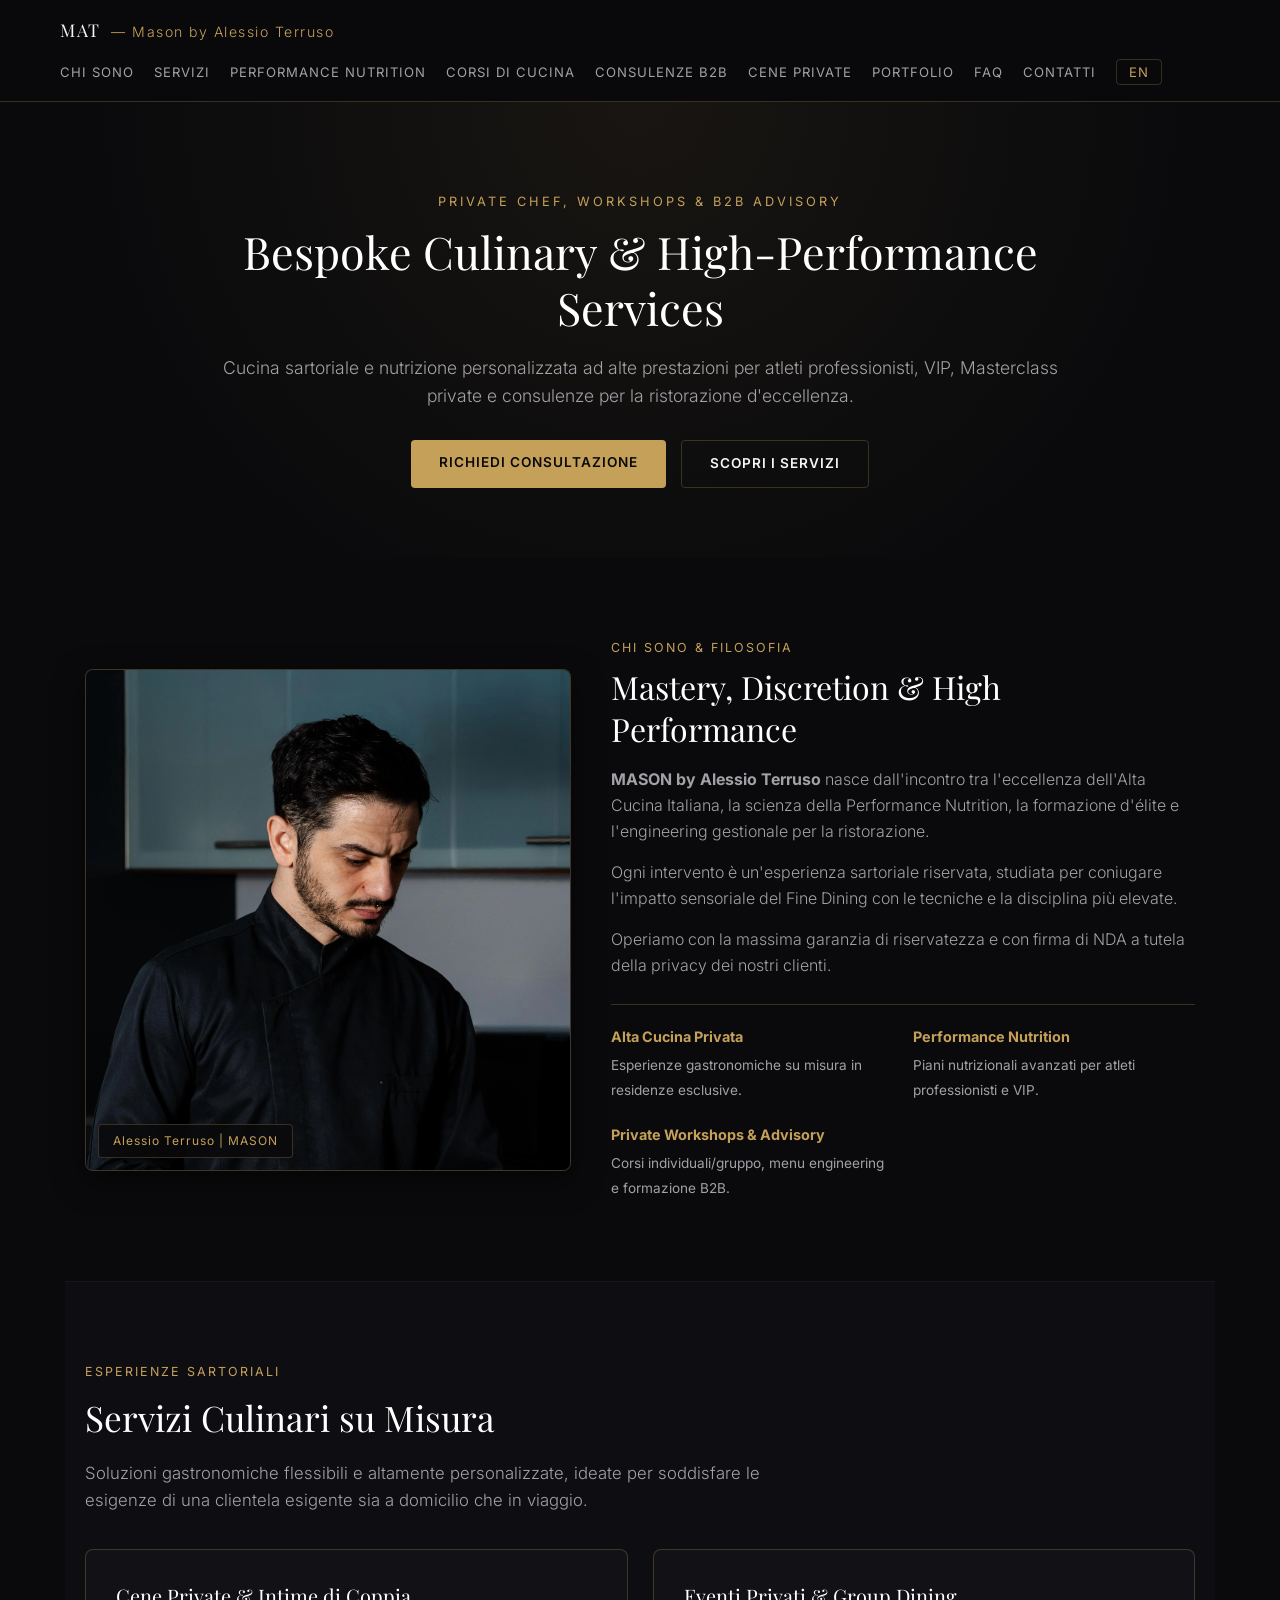
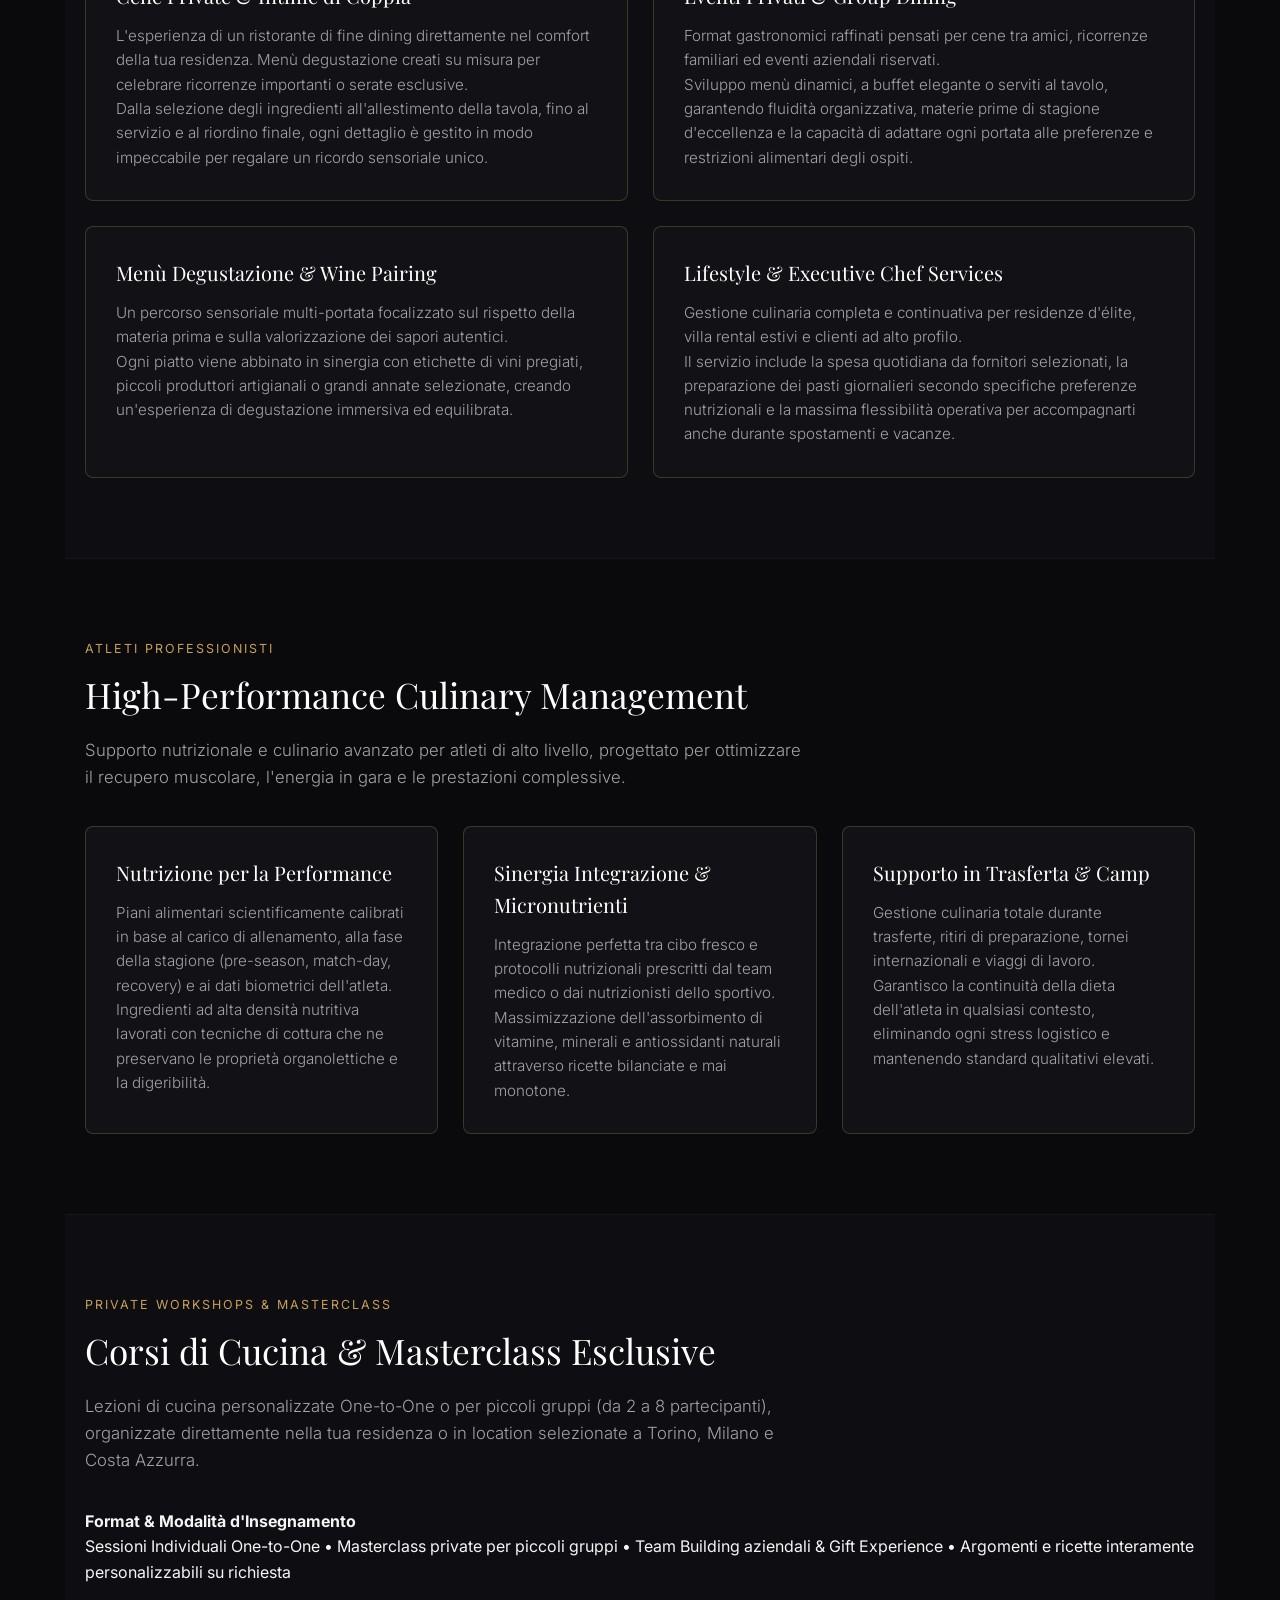
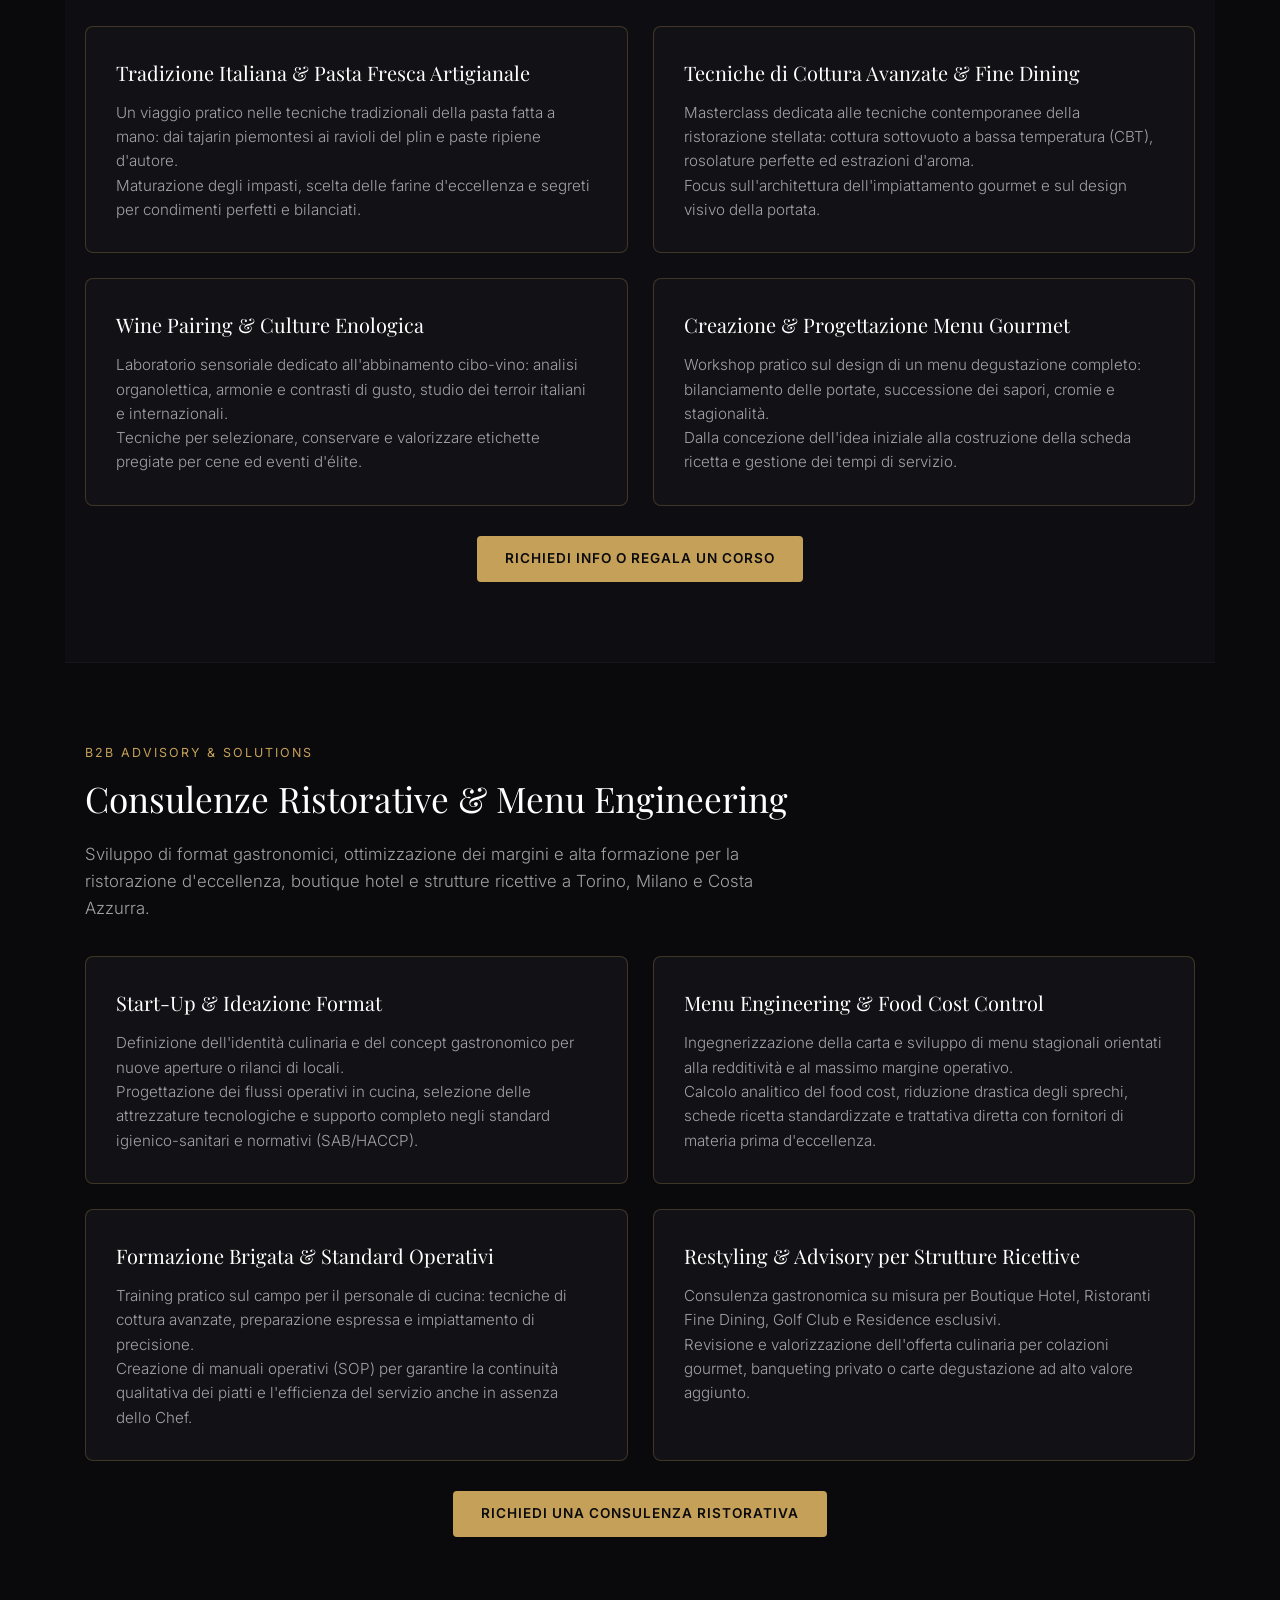
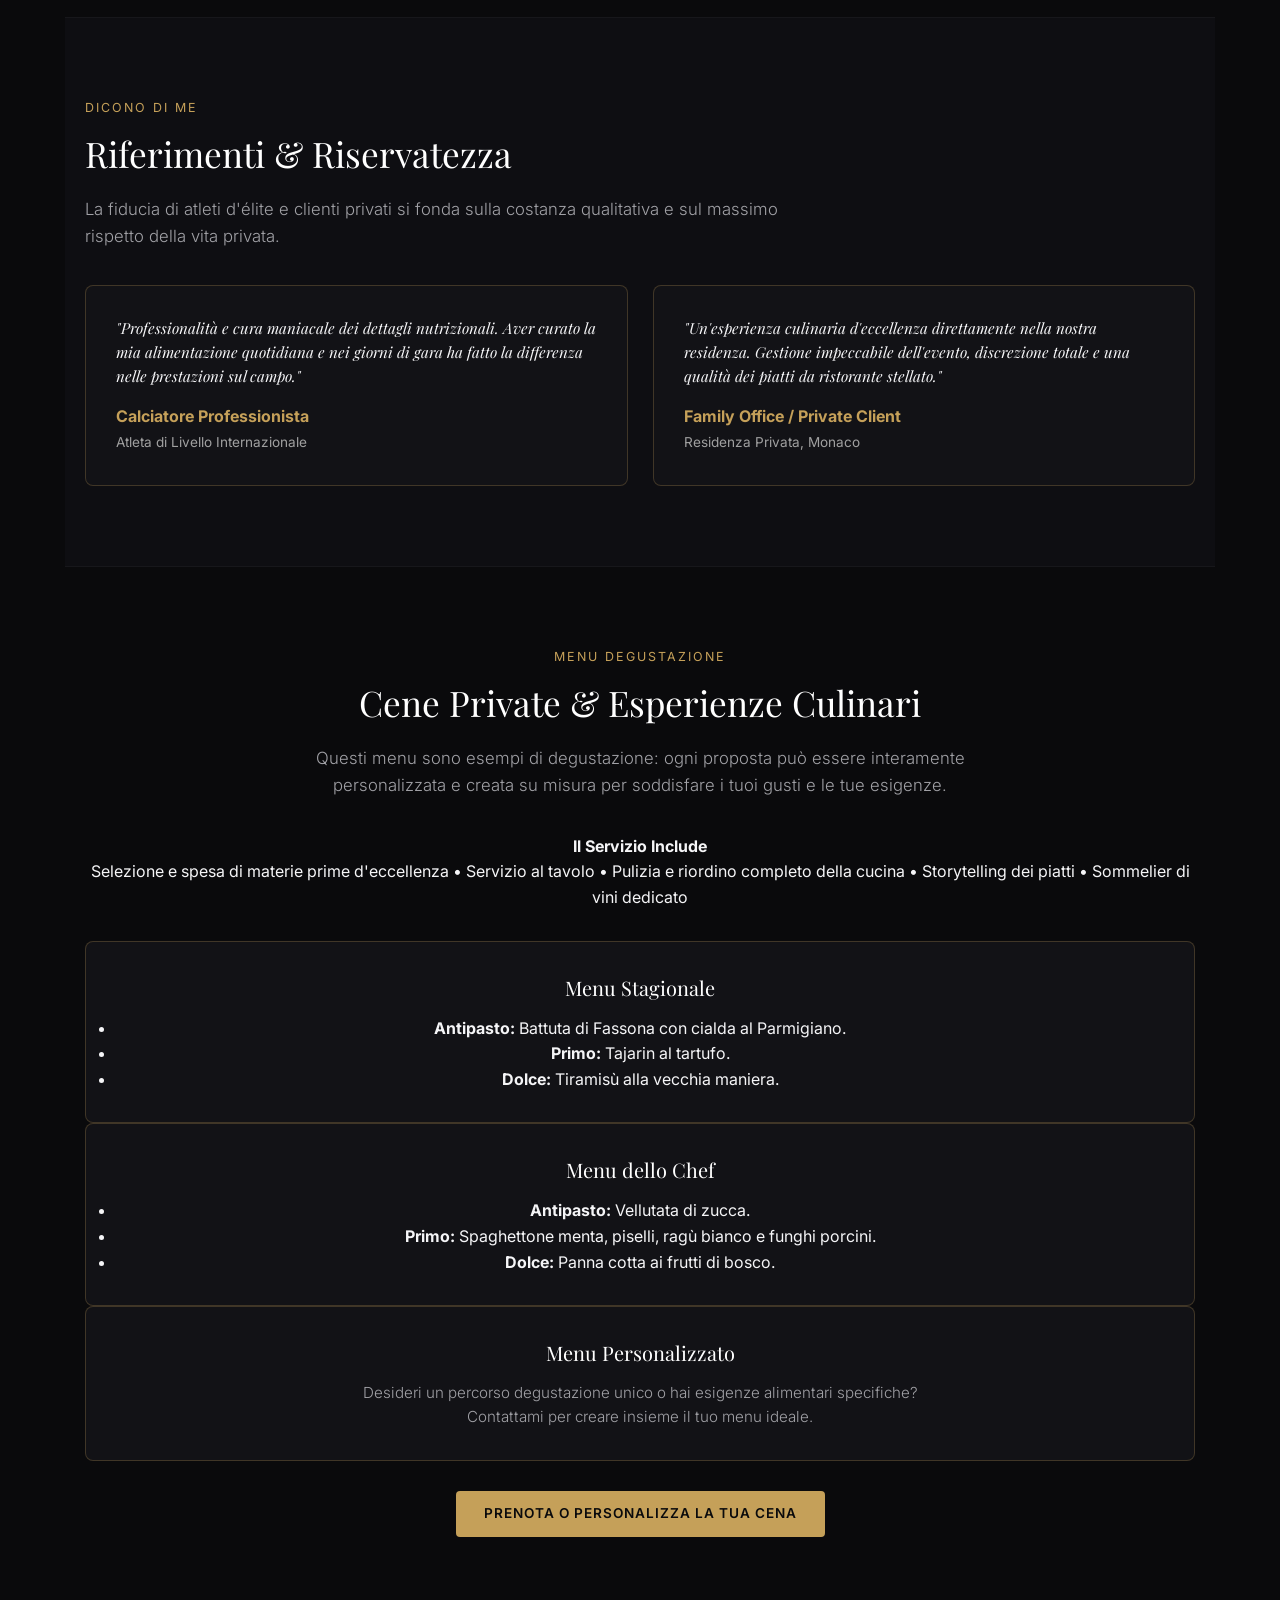
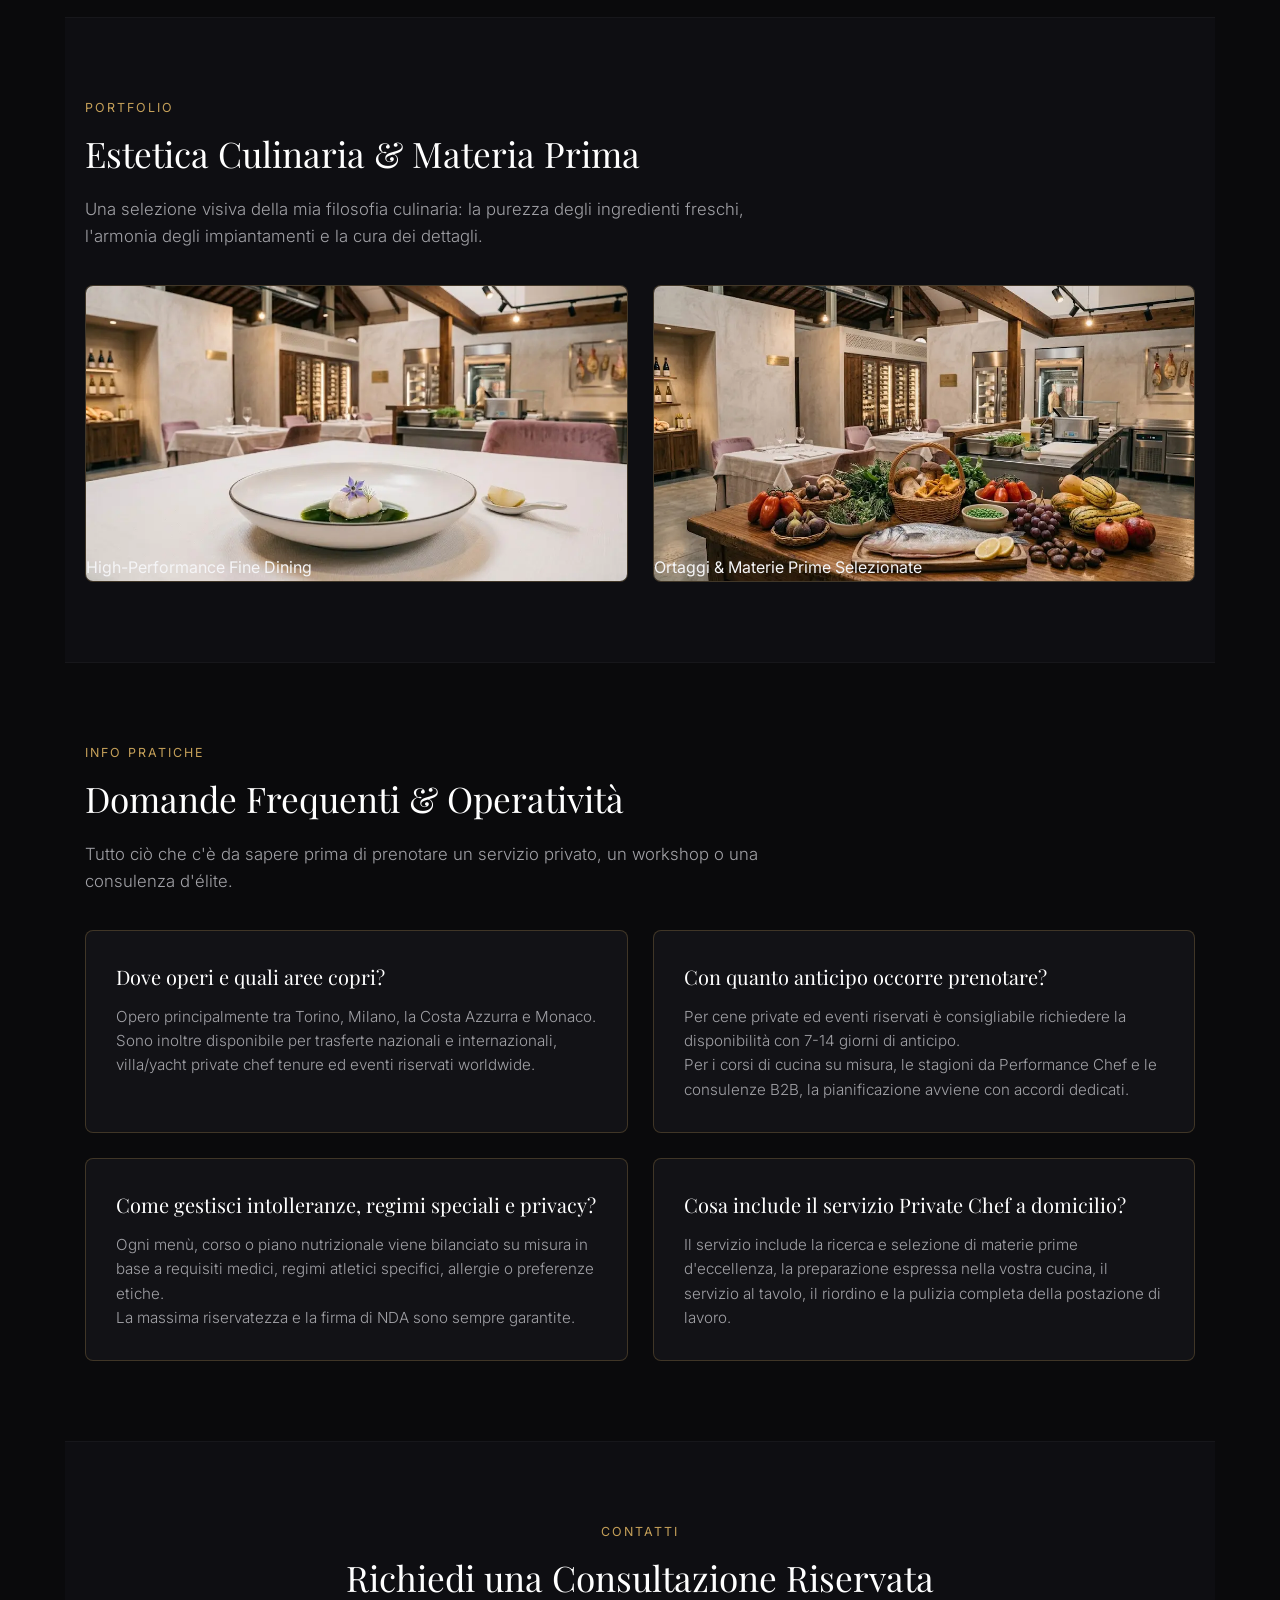
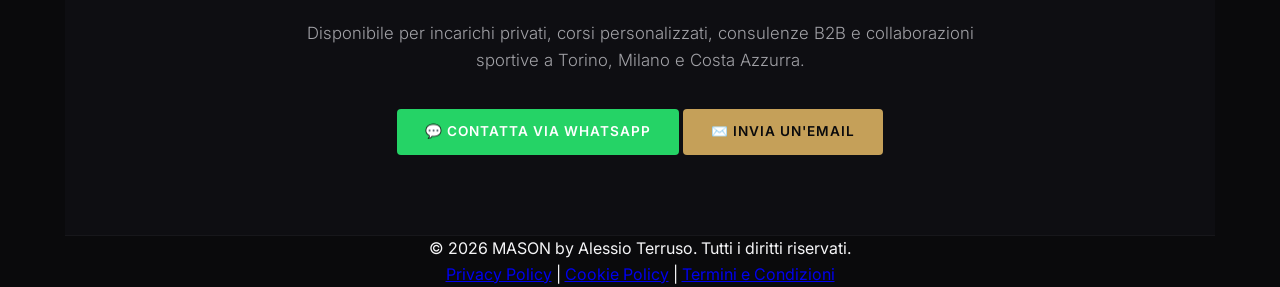
==== commit 280ddb25: "Update SEO metadata and add cooking courses section" ====
--- a/index.html
+++ b/index.html
@@ -5,23 +5,23 @@
   <meta name="viewport" content="width=device-width, initial-scale=1.0">
   
   <!-- SEO & Titolo Ufficiale -->
-  <title>MAT — Alta Cucina Privata, Performance Nutrition & Consulenze | Alessio Terruso</title>
-  <meta name="description" content="Servizi culinari riservati, chef privato, nutrizione di precisione per atleti e consulenze ristorative B2B per format gastronomici d'eccellenza.">
-  <meta name="keywords" content="Chef Privato Torino, Private Chef Italia, Catering Mason, Alessio Terruso, Performance Nutrition, Consulenze Ristorative, Menu Engineering, Food Cost Control, Chef per Atleti Professionisti, Alta Cucina Su Misura, Luxury Private Chef">
+  <title>MAT — Alta Cucina Privata, Performance Nutrition, Corsi & Consulenze | Alessio Terruso</title>
+  <meta name="description" content="Chef privato, nutrizione di precisione per atleti, corsi di cucina su misura (Masterclass, Wine Pairing & Menu Design) e consulenze B2B per la ristorazione d'eccellenza.">
+  <meta name="keywords" content="Chef Privato Torino, Private Chef Italia, Corsi di Cucina Torino, Masterclass Cucina, Pasta Fresca, Wine Pairing, Sommelier, Creazione Menu Gourmet, Performance Nutrition, Consulenze Ristorative, Alessio Terruso">
   <meta name="robots" content="index, follow">
   <link rel="canonical" href="https://masonterruso.com/">
 
   <!-- Open Graph / WhatsApp / Social Preview -->
   <meta property="og:type" content="website">
   <meta property="og:url" content="https://masonterruso.com/">
-  <meta property="og:title" content="MAT — Mason by Alessio Terruso | Private Chef & Advisory">
-  <meta property="og:description" content="Servizi culinari su misura per cene private d'élite, nutrizione per atleti professionisti e consulenze aziendali per la ristorazione.">
+  <meta property="og:title" content="MAT — Mason by Alessio Terruso | Private Chef, Workshops & Advisory">
+  <meta property="og:description" content="Servizi culinari su misura per cene private d'élite, nutrizione per atleti professionisti, corsi di cucina privati e consulenze per la ristorazione.">
   <meta property="og:image" content="https://masonterruso.com/alessio-terruso.webp">
 
   <!-- Twitter Meta Tags -->
   <meta name="twitter:card" content="summary_large_image">
-  <meta name="twitter:title" content="MAT — Mason by Alessio Terruso | Private Chef & Advisory">
-  <meta name="twitter:description" content="Servizi culinari su misura per cene private d'élite, nutrizione per atleti professionisti e consulenze aziendali per la ristorazione.">
+  <meta name="twitter:title" content="MAT — Mason by Alessio Terruso | Private Chef, Workshops & Advisory">
+  <meta name="twitter:description" content="Servizi culinari su misura per cene private d'élite, nutrizione per atleti professionisti, corsi di cucina privati e consulenze per la ristorazione.">
   <meta name="twitter:url" content="https://masonterruso.com/">
   <meta name="twitter:image" content="https://masonterruso.com/alessio-terruso.webp">
 
@@ -39,6 +39,7 @@
         <li><a href="#about">Chi Sono</a></li>
         <li><a href="#services">Servizi</a></li>
         <li><a href="#performance">Performance Nutrition</a></li>
+        <li><a href="#corsi">Corsi di Cucina</a></li>
         <li><a href="#consulenze">Consulenze B2B</a></li>
         <li><a href="#cene-private">Cene Private</a></li>
         <li><a href="#gallery">Portfolio</a></li>
@@ -52,9 +53,9 @@
   <!-- HERO SECTION -->
   <section class="hero">
     <div class="hero-container">
-      <span class="subtitle">PRIVATE CHEF, PERFORMANCE & B2B ADVISORY</span>
+      <span class="subtitle">PRIVATE CHEF, WORKSHOPS & B2B ADVISORY</span>
       <h1>Bespoke Culinary & High-Performance Services</h1>
-      <p>Cucina sartoriale e nutrizione personalizzata ad alte prestazioni per atleti professionisti, VIP e consulenze per la ristorazione d'eccellenza.</p>
+      <p>Cucina sartoriale e nutrizione personalizzata ad alte prestazioni per atleti professionisti, VIP, Masterclass private e consulenze per la ristorazione d'eccellenza.</p>
       <div class="hero-actions">
         <a href="#contact" class="btn btn-primary">Richiedi Consultazione</a>
         <a href="#services" class="btn btn-secondary">Scopri i Servizi</a>
@@ -76,8 +77,8 @@
         <div class="about-content">
           <span class="section-tag">Chi Sono & Filosofia</span>
           <h2>Mastery, Discretion & High Performance</h2>
-          <p><strong>MASON by Alessio Terruso</strong> nasce dall'incontro tra l'eccellenza dell'Alta Cucina Italiana, la scienza della Performance Nutrition e l'engineering gestionale per la ristorazione d'élite.</p>
-          <p>Ogni progetto è un'esperienza sartoriale riservata, studiata per coniugare l'impatto sensoriale del Fine Dining con le esigenze nutrizionali e operative più elevate.</p>
+          <p><strong>MASON by Alessio Terruso</strong> nasce dall'incontro tra l'eccellenza dell'Alta Cucina Italiana, la scienza della Performance Nutrition, la formazione d'élite e l'engineering gestionale per la ristorazione.</p>
+          <p>Ogni intervento è un'esperienza sartoriale riservata, studiata per coniugare l'impatto sensoriale del Fine Dining con le tecniche e la disciplina più elevate.</p>
           <p>Operiamo con la massima garanzia di riservatezza e con firma di NDA a tutela della privacy dei nostri clienti.</p>
           <div class="about-highlights">
             <div class="highlight-item">
@@ -89,8 +90,8 @@
               <span>Piani nutrizionali avanzati per atleti professionisti e VIP.</span>
             </div>
             <div class="highlight-item">
-              <strong>Restaurateurs Advisory</strong>
-              <span>Menu engineering, food cost e formazione brigata B2B.</span>
+              <strong>Private Workshops & Advisory</strong>
+              <span>Corsi individuali/gruppo, menu engineering e formazione B2B.</span>
             </div>
           </div>
         </div>
@@ -157,8 +158,52 @@
     </div>
   </section>
 
+  <!-- CORSI DI CUCINA SECTION -->
+  <section id="corsi" class="section bg-card">
+    <div class="container">
+      <span class="section-tag">PRIVATE WORKSHOPS & MASTERCLASS</span>
+      <h2>Corsi di Cucina & Masterclass Esclusive</h2>
+      <p class="section-intro">Lezioni di cucina personalizzate One-to-One o per piccoli gruppi (da 2 a 8 partecipanti), organizzate direttamente nella tua residenza o in location selezionate a Torino, Milano e Costa Azzurra.</p>
+
+      <!-- Box Formati Lezioni -->
+      <div class="service-included-box" style="margin-bottom: 40px;">
+        <h4>Format & Modalità d'Insegnamento</h4>
+        <p>Sessioni Individuali One-to-One • Masterclass private per piccoli gruppi • Team Building aziendali & Gift Experience • Argomenti e ricette interamente personalizzabili su richiesta</p>
+      </div>
+
+      <div class="grid-2 margin-top">
+        <div class="card">
+          <h3>Tradizione Italiana & Pasta Fresca Artigianale</h3>
+          <p>Un viaggio pratico nelle tecniche tradizionali della pasta fatta a mano: dai tajarin piemontesi ai ravioli del plin e paste ripiene d'autore.</p>
+          <p>Maturazione degli impasti, scelta delle farine d'eccellenza e segreti per condimenti perfetti e bilanciati.</p>
+        </div>
+        <div class="card">
+          <h3>Tecniche di Cottura Avanzate & Fine Dining</h3>
+          <p>Masterclass dedicata alle tecniche contemporanee della ristorazione stellata: cottura sottovuoto a bassa temperatura (CBT), rosolature perfette ed estrazioni d'aroma.</p>
+          <p>Focus sull'architettura dell'impiattamento gourmet e sul design visivo della portata.</p>
+        </div>
+        <div class="card">
+          <h3>Wine Pairing & Culture Enologica</h3>
+          <p>Laboratorio sensoriale dedicato all'abbinamento cibo-vino: analisi organolettica, armonie e contrasti di gusto, studio dei terroir italiani e internazionali.</p>
+          <p>Tecniche per selezionare, conservare e valorizzare etichette pregiate per cene ed eventi d'élite.</p>
+        </div>
+        <div class="card">
+          <h3>Creazione & Progettazione Menu Gourmet</h3>
+          <p>Workshop pratico sul design di un menu degustazione completo: bilanciamento delle portate, successione dei sapori, cromie e stagionalità.</p>
+          <p>Dalla concezione dell'idea iniziale alla costruzione della scheda ricetta e gestione dei tempi di servizio.</p>
+        </div>
+      </div>
+
+      <div class="margin-top text-center">
+        <a href="https://wa.me/393519503238?text=Buongiorno%20Alessio,%20vorrei%20informazioni%20sui%20tuoi%20corsi%20di%20cucina%20privati." class="btn btn-primary" target="_blank">
+          Richiedi Info o Regala un Corso
+        </a>
+      </div>
+    </div>
+  </section>
+
   <!-- CONSULENZE RISTORATIVE B2B SECTION -->
-  <section id="consulenze" class="section bg-card">
+  <section id="consulenze" class="section">
     <div class="container">
       <span class="section-tag">B2B ADVISORY & SOLUTIONS</span>
       <h2>Consulenze Ristorative & Menu Engineering</h2>
@@ -196,7 +241,7 @@
   </section>
 
   <!-- TESTIMONIALS & NDA SECTION -->
-  <section id="testimonials" class="section">
+  <section id="testimonials" class="section bg-card">
     <div class="container">
       <span class="section-tag">DICONO DI ME</span>
       <h2>Riferimenti & Riservatezza</h2>
@@ -222,7 +267,7 @@
   </section>
 
   <!-- CENE PRIVATE SECTION -->
-  <section id="cene-private" class="section bg-card">
+  <section id="cene-private" class="section">
     <div class="container text-center">
       <span class="section-tag">MENU DEGUSTAZIONE</span>
       <h2>Cene Private & Esperienze Culinari</h2>
@@ -270,7 +315,7 @@
   </section>
 
   <!-- GALLERY SECTION -->
-  <section id="gallery" class="section">
+  <section id="gallery" class="section bg-card">
     <div class="container">
       <span class="section-tag">PORTFOLIO</span>
       <h2>Estetica Culinaria & Materia Prima</h2>
@@ -290,11 +335,11 @@
   </section>
 
   <!-- FAQ SECTION -->
-  <section id="faq" class="section bg-card">
+  <section id="faq" class="section">
     <div class="container">
       <span class="section-tag">INFO PRATICHE</span>
       <h2>Domande Frequenti & Operatività</h2>
-      <p class="section-intro">Tutto ciò che c'è da sapere prima di prenotare un servizio privato o una consulenza nutrizionale d'élite.</p>
+      <p class="section-intro">Tutto ciò che c'è da sapere prima di prenotare un servizio privato, un workshop o una consulenza d'élite.</p>
       
       <div class="grid-2 margin-top">
         <div class="card">
@@ -306,12 +351,12 @@
         <div class="card">
           <h3>Con quanto anticipo occorre prenotare?</h3>
           <p>Per cene private ed eventi riservati è consigliabile richiedere la disponibilità con 7-14 giorni di anticipo.</p>
-          <p>Per i servizi di Performance Chef stagionali o per le consulenze ristorative B2B, la pianificazione avviene con accordi dedicati.</p>
+          <p>Per i corsi di cucina su misura, le stagioni da Performance Chef e le consulenze B2B, la pianificazione avviene con accordi dedicati.</p>
         </div>
 
         <div class="card">
           <h3>Come gestisci intolleranze, regimi speciali e privacy?</h3>
-          <p>Ogni menù o piano nutrizionale viene bilanciato su misura in base a requisiti medici, regimi atletici specifici, allergie o preferenze etiche.</p>
+          <p>Ogni menù, corso o piano nutrizionale viene bilanciato su misura in base a requisiti medici, regimi atletici specifici, allergie o preferenze etiche.</p>
           <p>La massima riservatezza e la firma di NDA sono sempre garantite.</p>
         </div>
 
@@ -324,11 +369,11 @@
   </section>
   
   <!-- CONTACT SECTION -->
-  <section id="contact" class="section text-center">
+  <section id="contact" class="section text-center bg-card">
     <div class="container">
       <span class="section-tag">CONTATTI</span>
       <h2>Richiedi una Consultazione Riservata</h2>
-      <p class="section-intro">Disponibile per incarichi privati, consulenze B2B e collaborazioni sportive a Torino, Milano e Costa Azzurra.</p>
+      <p class="section-intro">Disponibile per incarichi privati, corsi personalizzati, consulenze B2B e collaborazioni sportive a Torino, Milano e Costa Azzurra.</p>
       
       <div class="contact-actions margin-top">
         <a href="https://wa.me/393519503238?text=Buongiorno%20Alessio,%20vorrei%20informazioni%20sui%20tuoi%20servizi." target="_blank" class="btn btn-whatsapp">
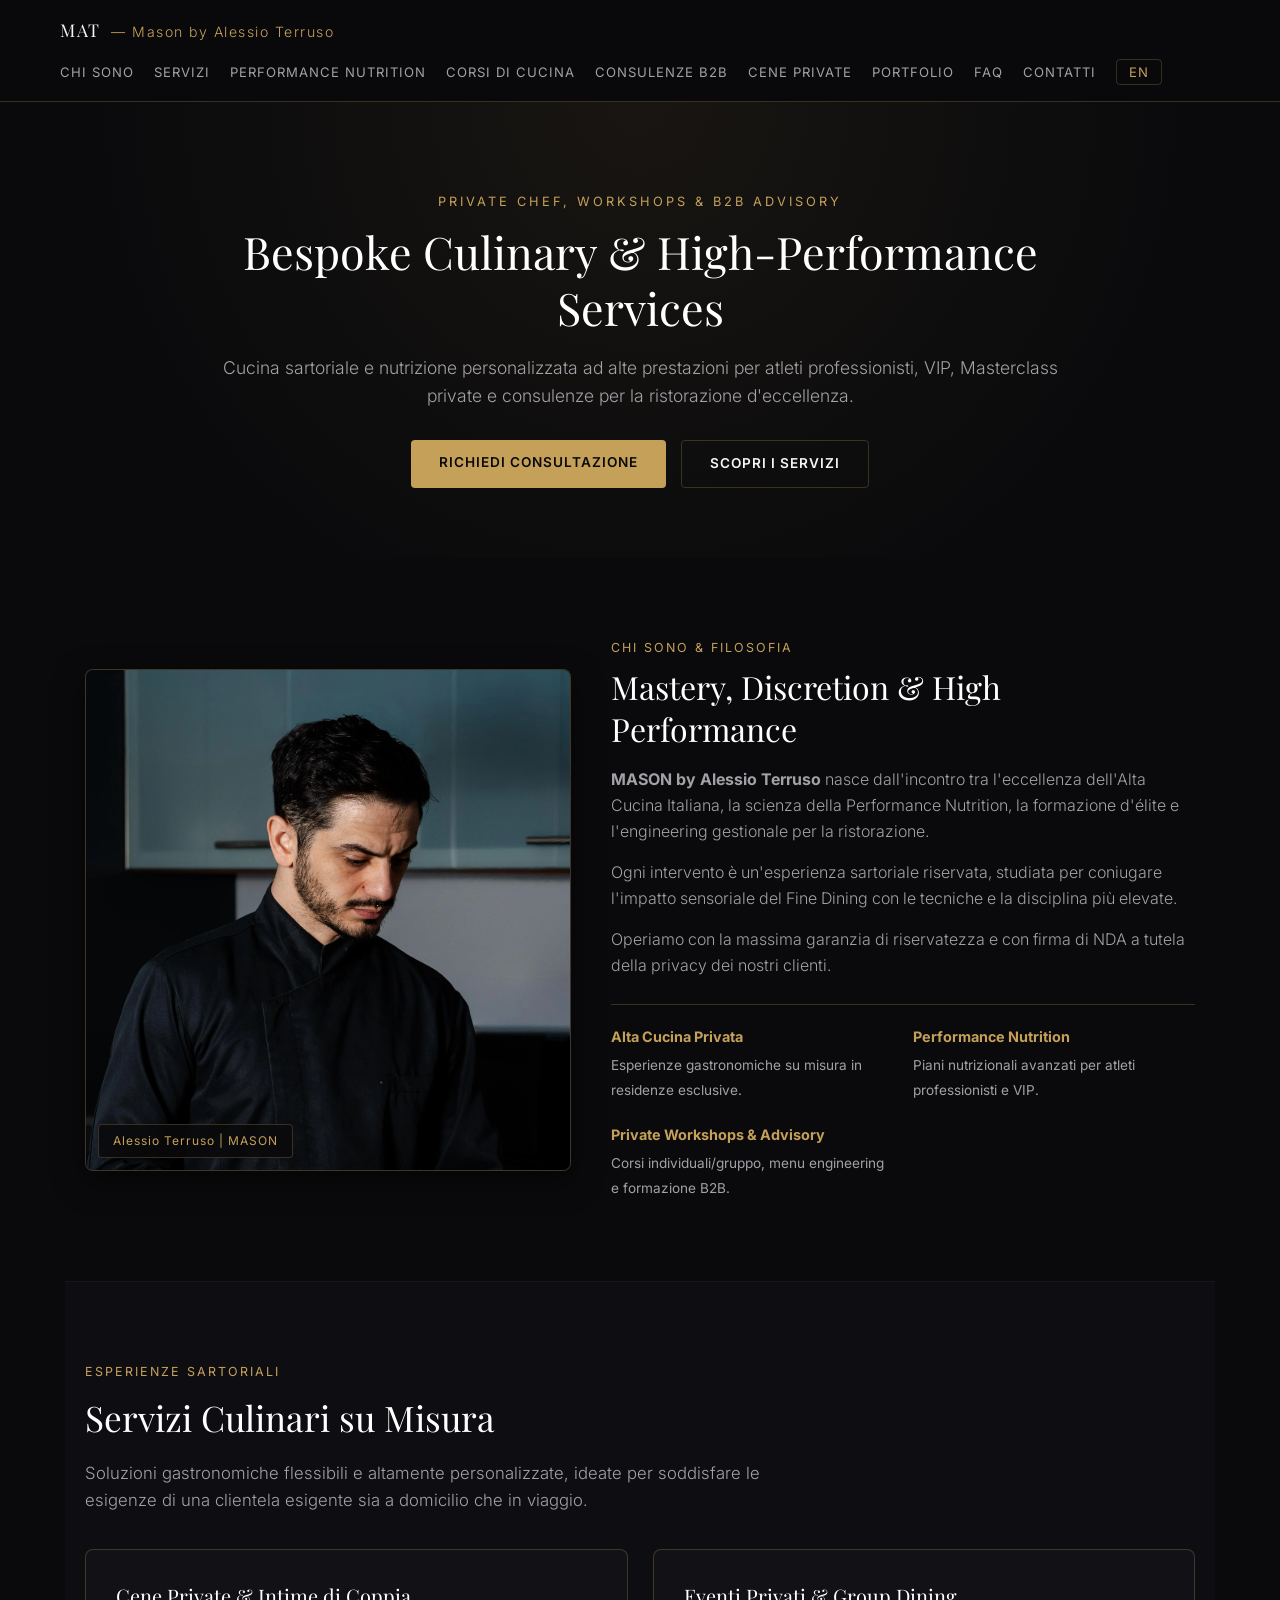
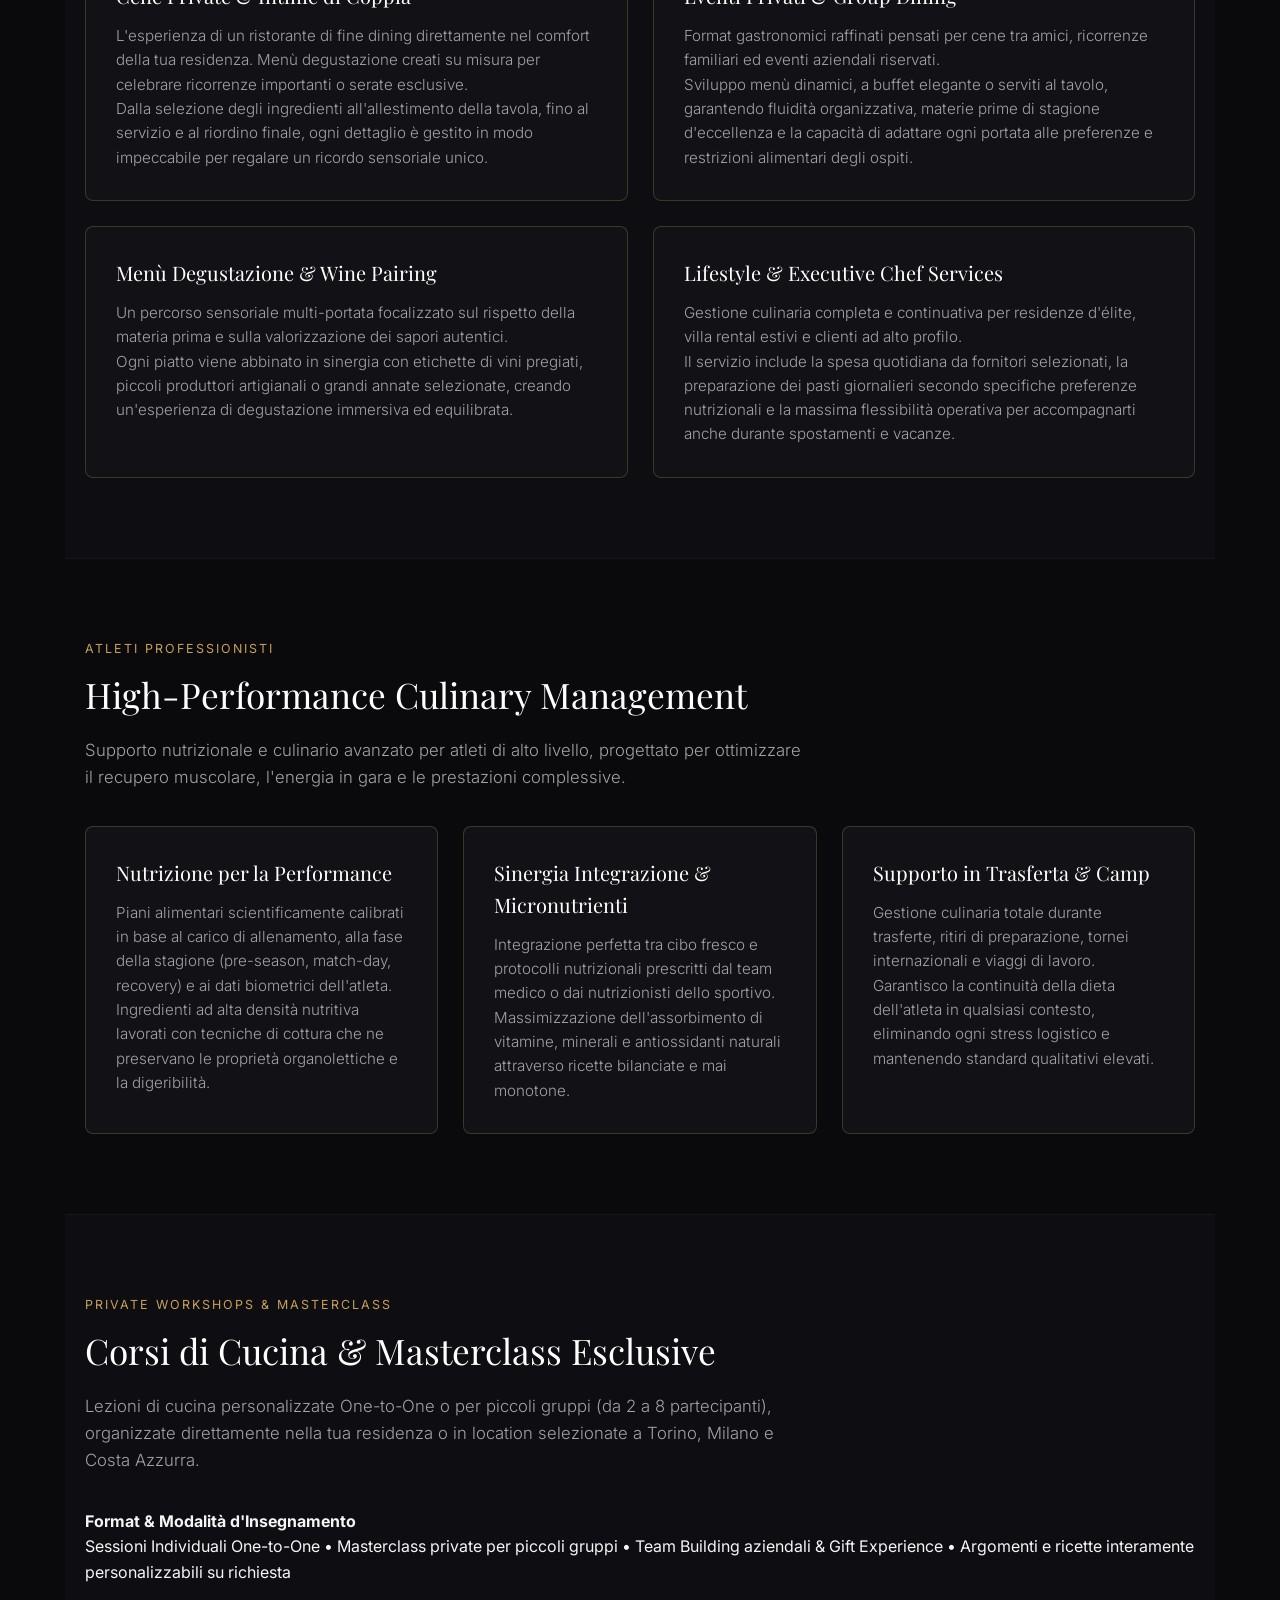
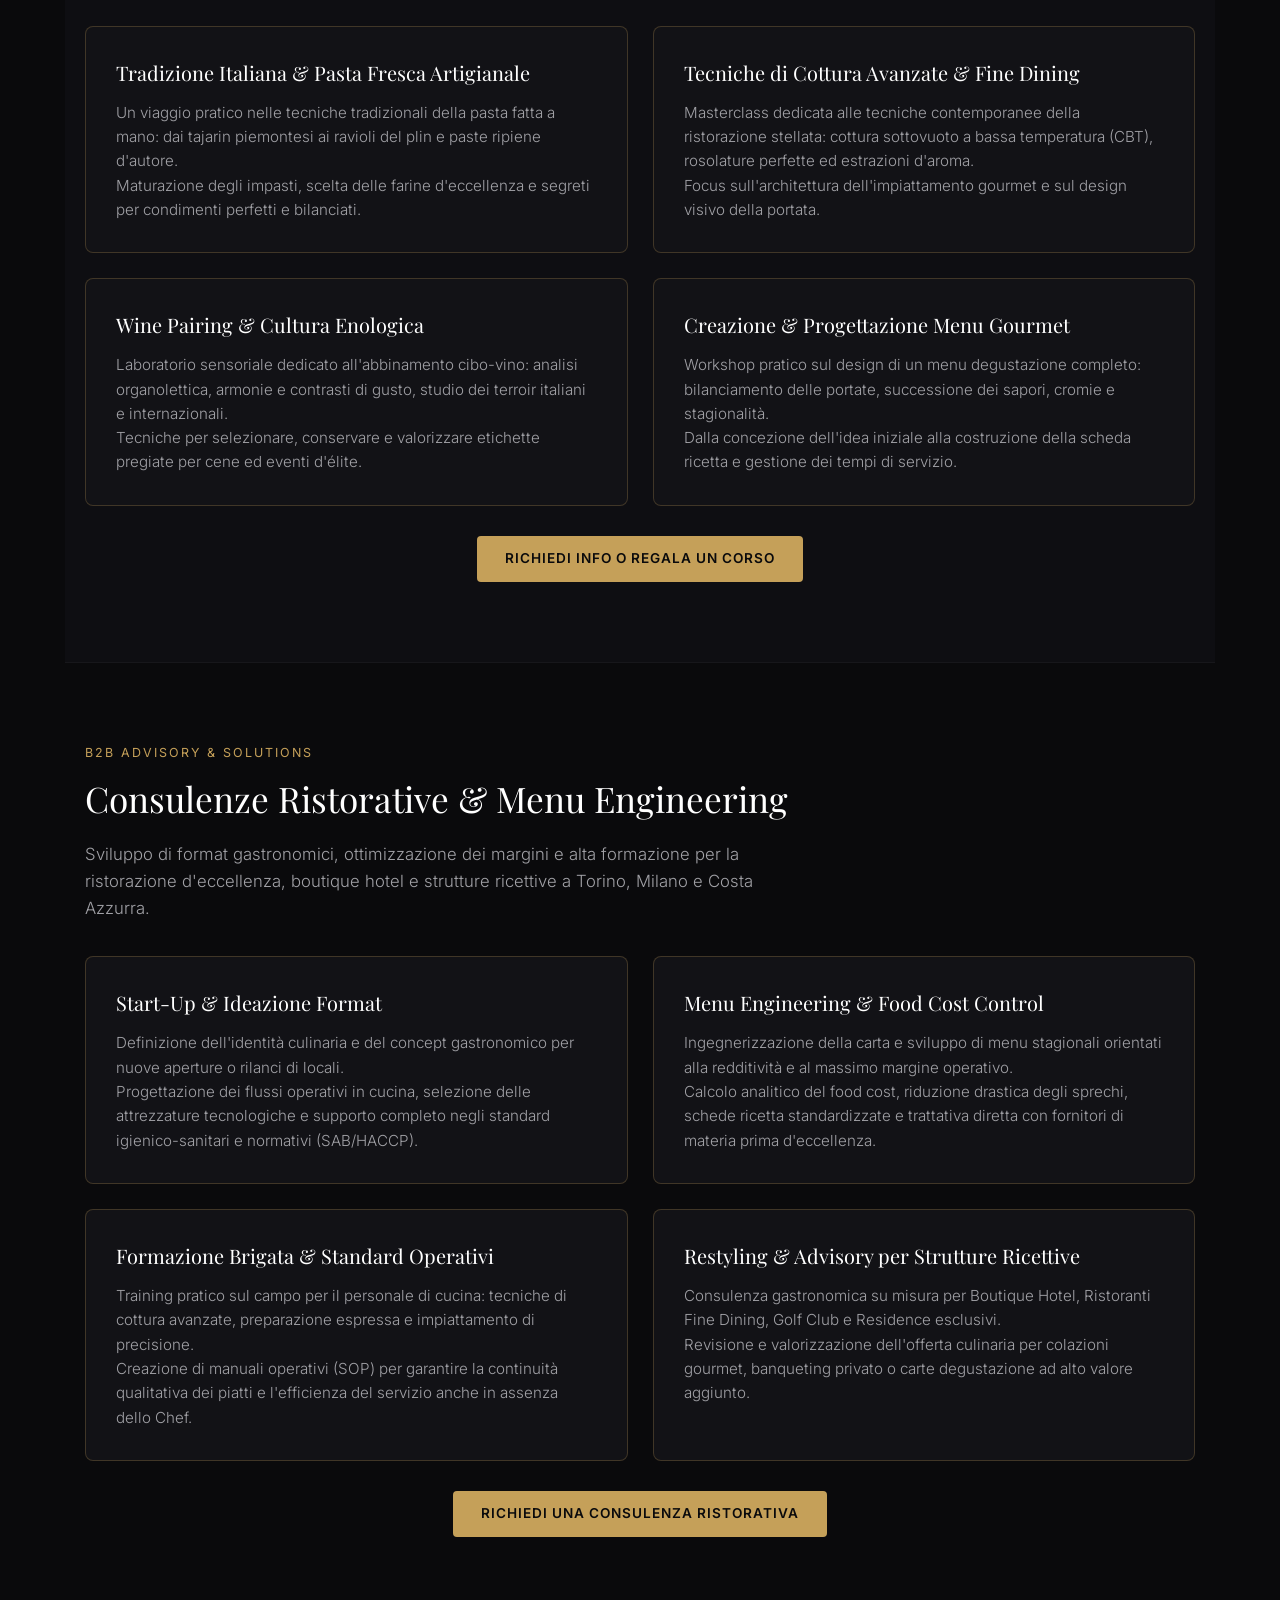
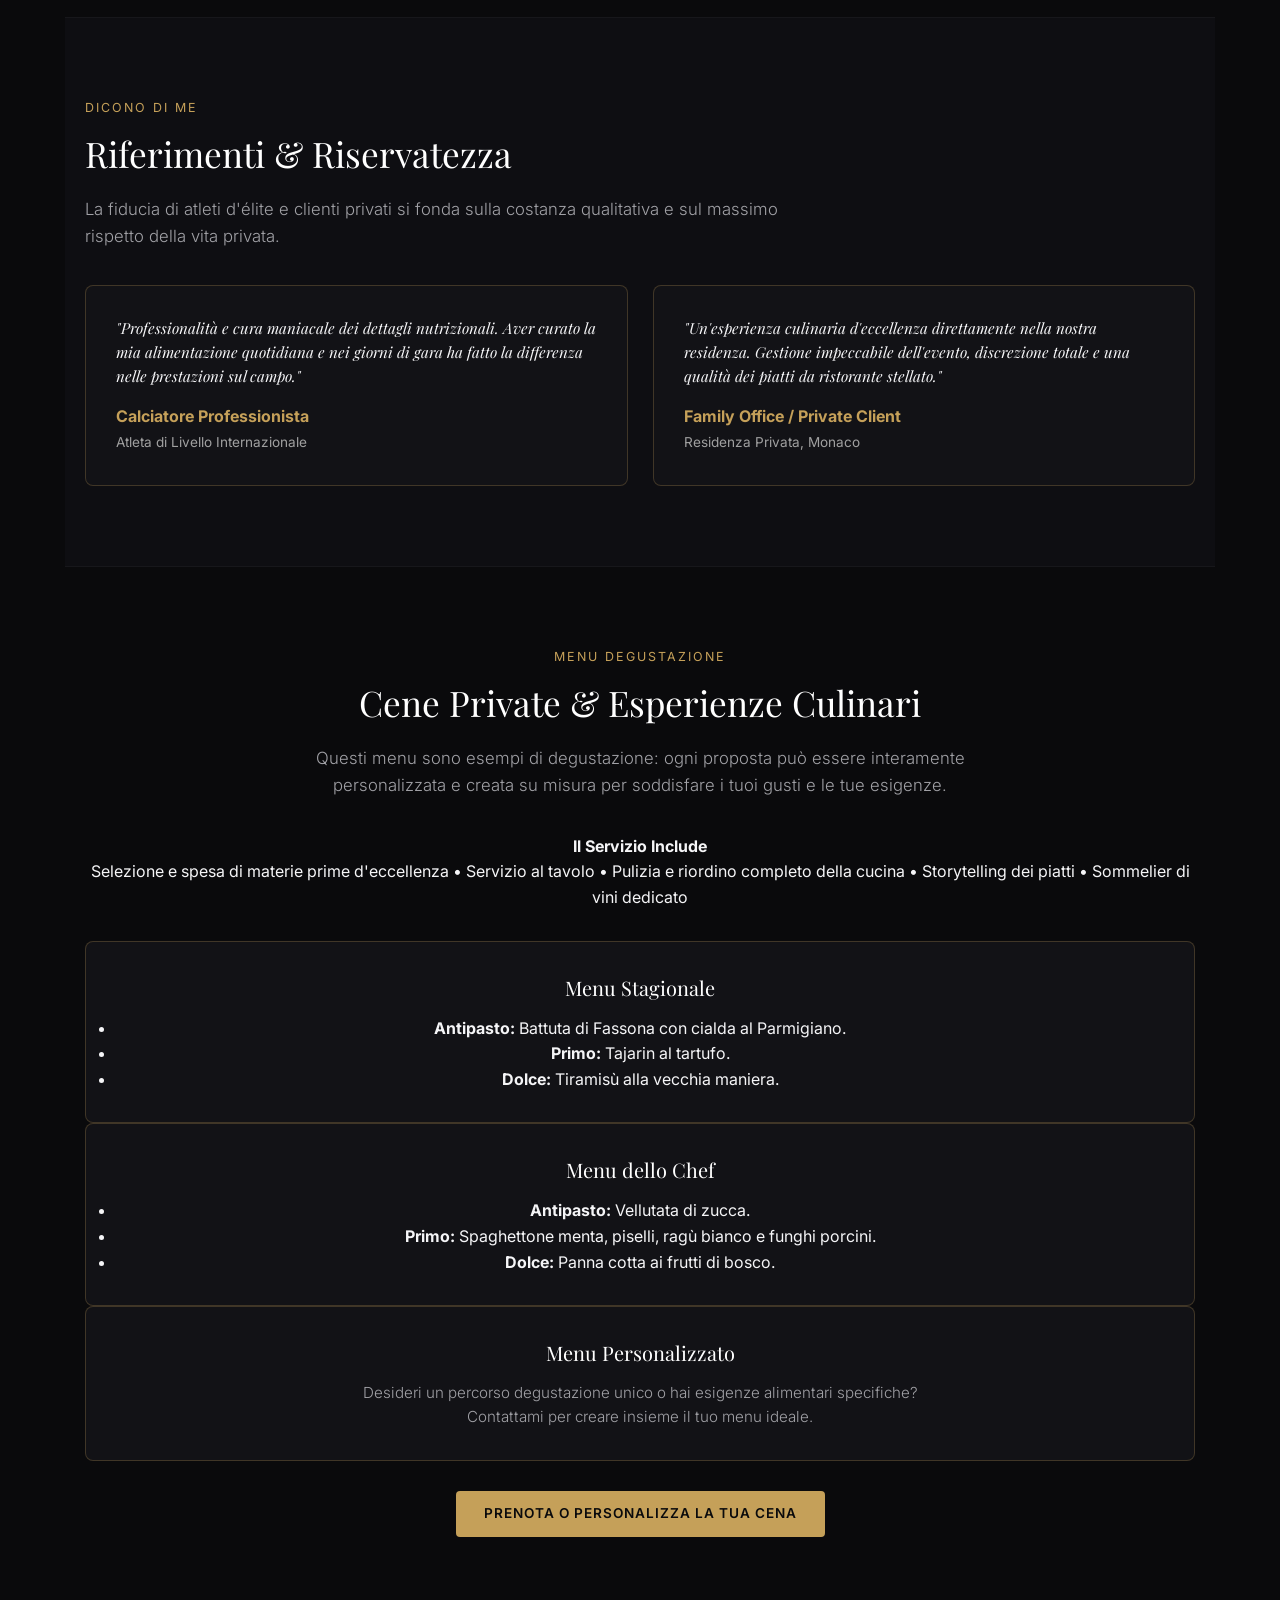
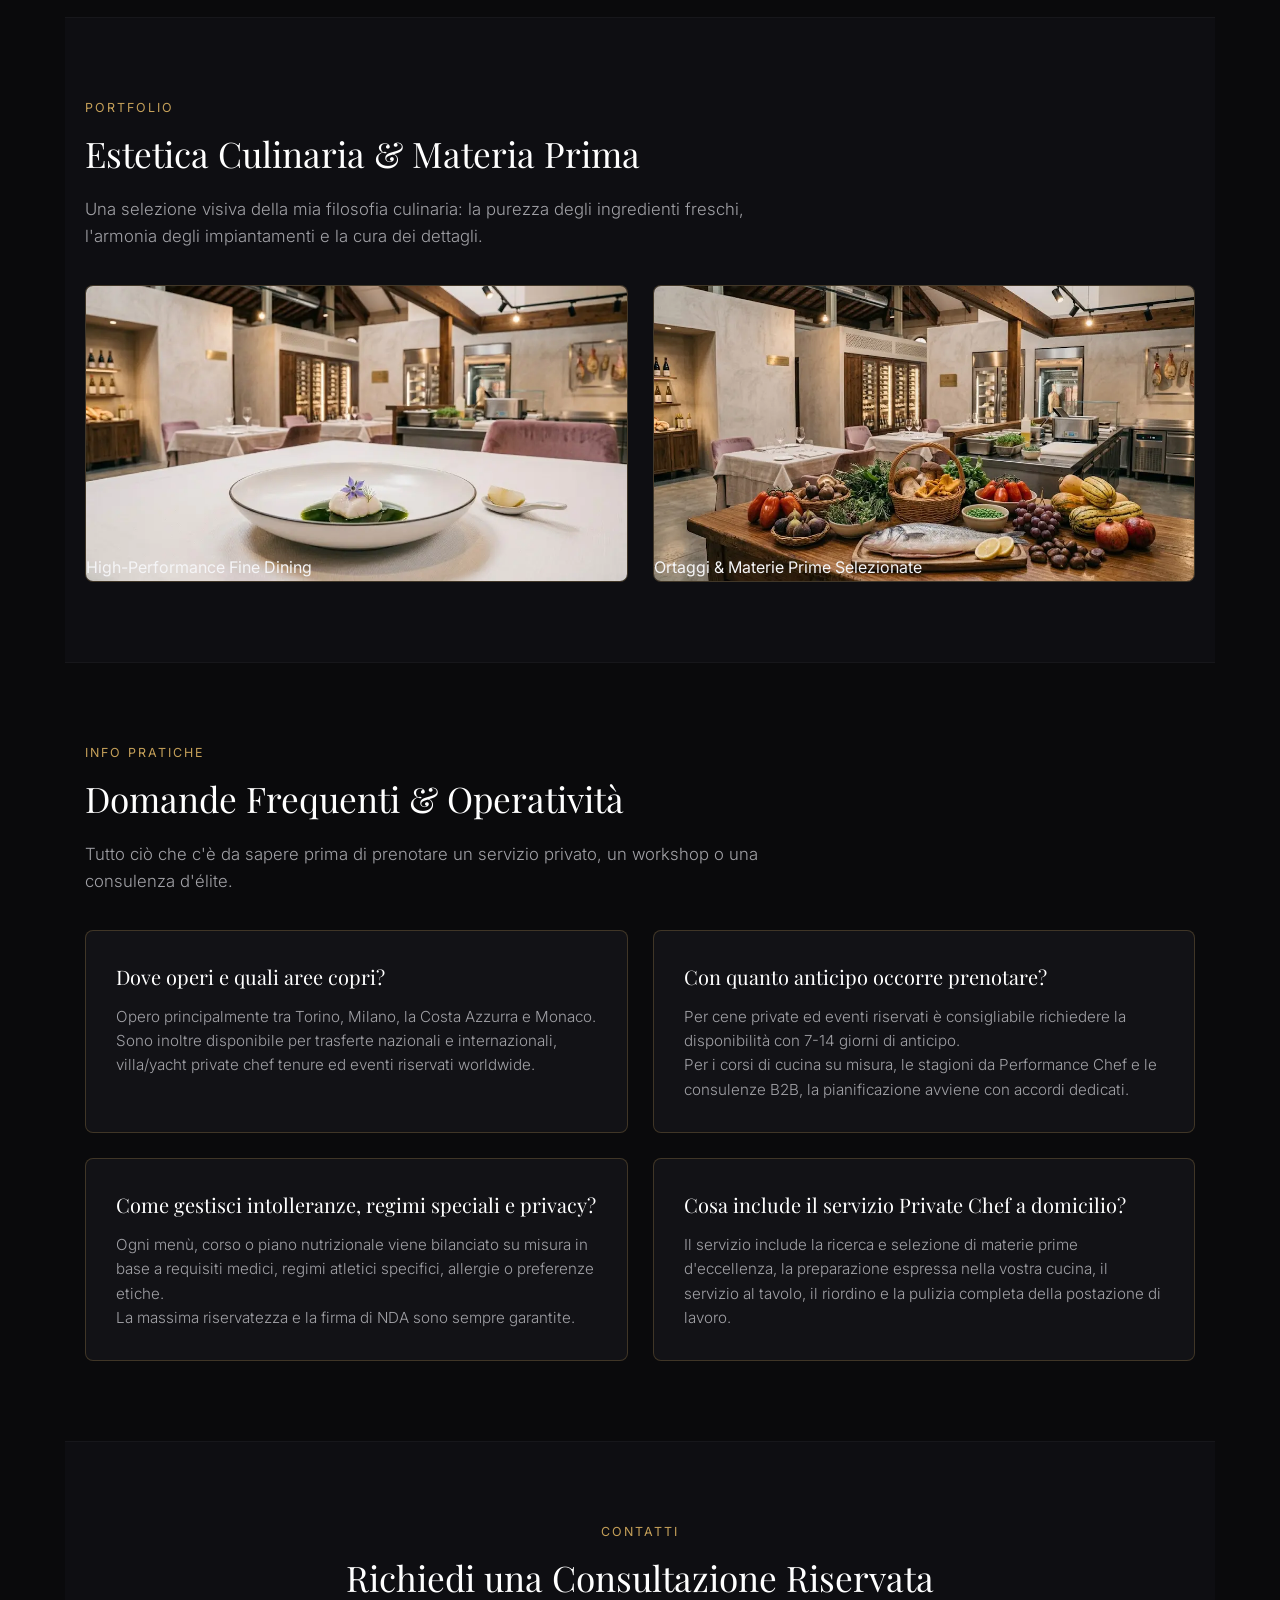
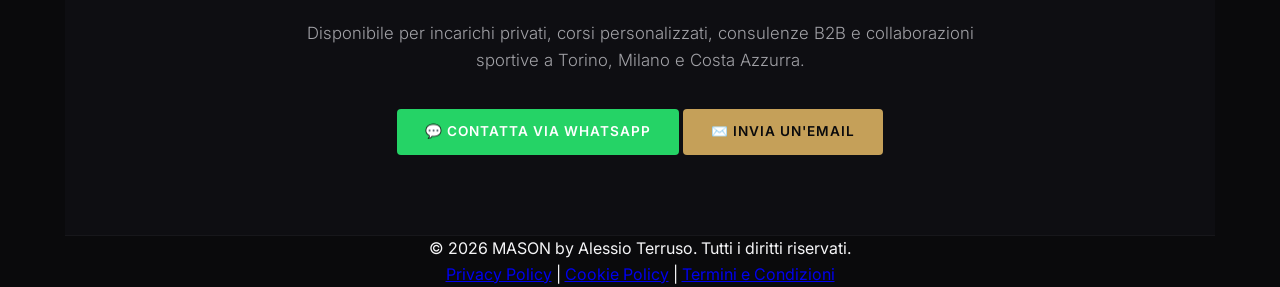
==== commit 8e58c128: "Correct title from 'Culture Enologica' to 'Cultura Enologica'" ====
--- a/index.html
+++ b/index.html
@@ -183,7 +183,7 @@
           <p>Focus sull'architettura dell'impiattamento gourmet e sul design visivo della portata.</p>
         </div>
         <div class="card">
-          <h3>Wine Pairing & Culture Enologica</h3>
+          <h3>Wine Pairing & Cultura Enologica</h3>
           <p>Laboratorio sensoriale dedicato all'abbinamento cibo-vino: analisi organolettica, armonie e contrasti di gusto, studio dei terroir italiani e internazionali.</p>
           <p>Tecniche per selezionare, conservare e valorizzare etichette pregiate per cene ed eventi d'élite.</p>
         </div>
--- a/style.css
+++ b/style.css
@@ -721,4 +721,76 @@
     margin-left: auto !important;
     margin-right: auto !important;
   }
-}
+}/* ==========================================
+   OPTIMIZATION FOR SMARTPHONE & MOBILE DEVICES
+   ========================================== */
+
+@media screen and (max-width: 768px) {
+
+  /* 1. Header e Navigazione */
+  header nav {
+    flex-direction: column;
+    padding: 15px 10px;
+    text-align: center;
+  }
+
+  .nav-links {
+    flex-wrap: wrap;
+    justify-content: center;
+    gap: 12px;
+    margin-top: 15px;
+    padding: 0;
+  }
+
+  .nav-links li a {
+    font-size: 13px;
+  }
+
+  /* 2. Ridimensionamento Titoli */
+  .hero h1 {
+    font-size: 28px !important;
+    line-height: 1.2;
+  }
+
+  .hero p {
+    font-size: 15px !important;
+  }
+
+  h2 {
+    font-size: 24px !important;
+  }
+
+  /* 3. Griglie a Colonna Singola */
+  .grid-2, .grid-3, .about-grid, .gallery-grid, .menu-grid {
+    grid-template-columns: 1fr !important;
+    gap: 20px !important;
+  }
+
+  /* 4. Padding Sezioni Ridotto per Mobile */
+  .section, .hero {
+    padding: 50px 18px !important;
+  }
+
+  /* 5. Pulsanti e Touch Targets per Pollice */
+  .btn, .btn-primary, .btn-secondary, .btn-whatsapp {
+    display: block !important;
+    width: 100% !important;
+    padding: 16px 20px !important;
+    font-size: 15px !important;
+    margin-bottom: 12px !important;
+    box-sizing: border-box;
+    text-align: center;
+  }
+
+  .hero-actions, .contact-actions {
+    display: flex;
+    flex-direction: column;
+    width: 100%;
+  }
+
+  /* 6. Immagini e Badge */
+  .about-image-wrapper img, .gallery-item img {
+    width: 100%;
+    height: auto;
+  }
+}
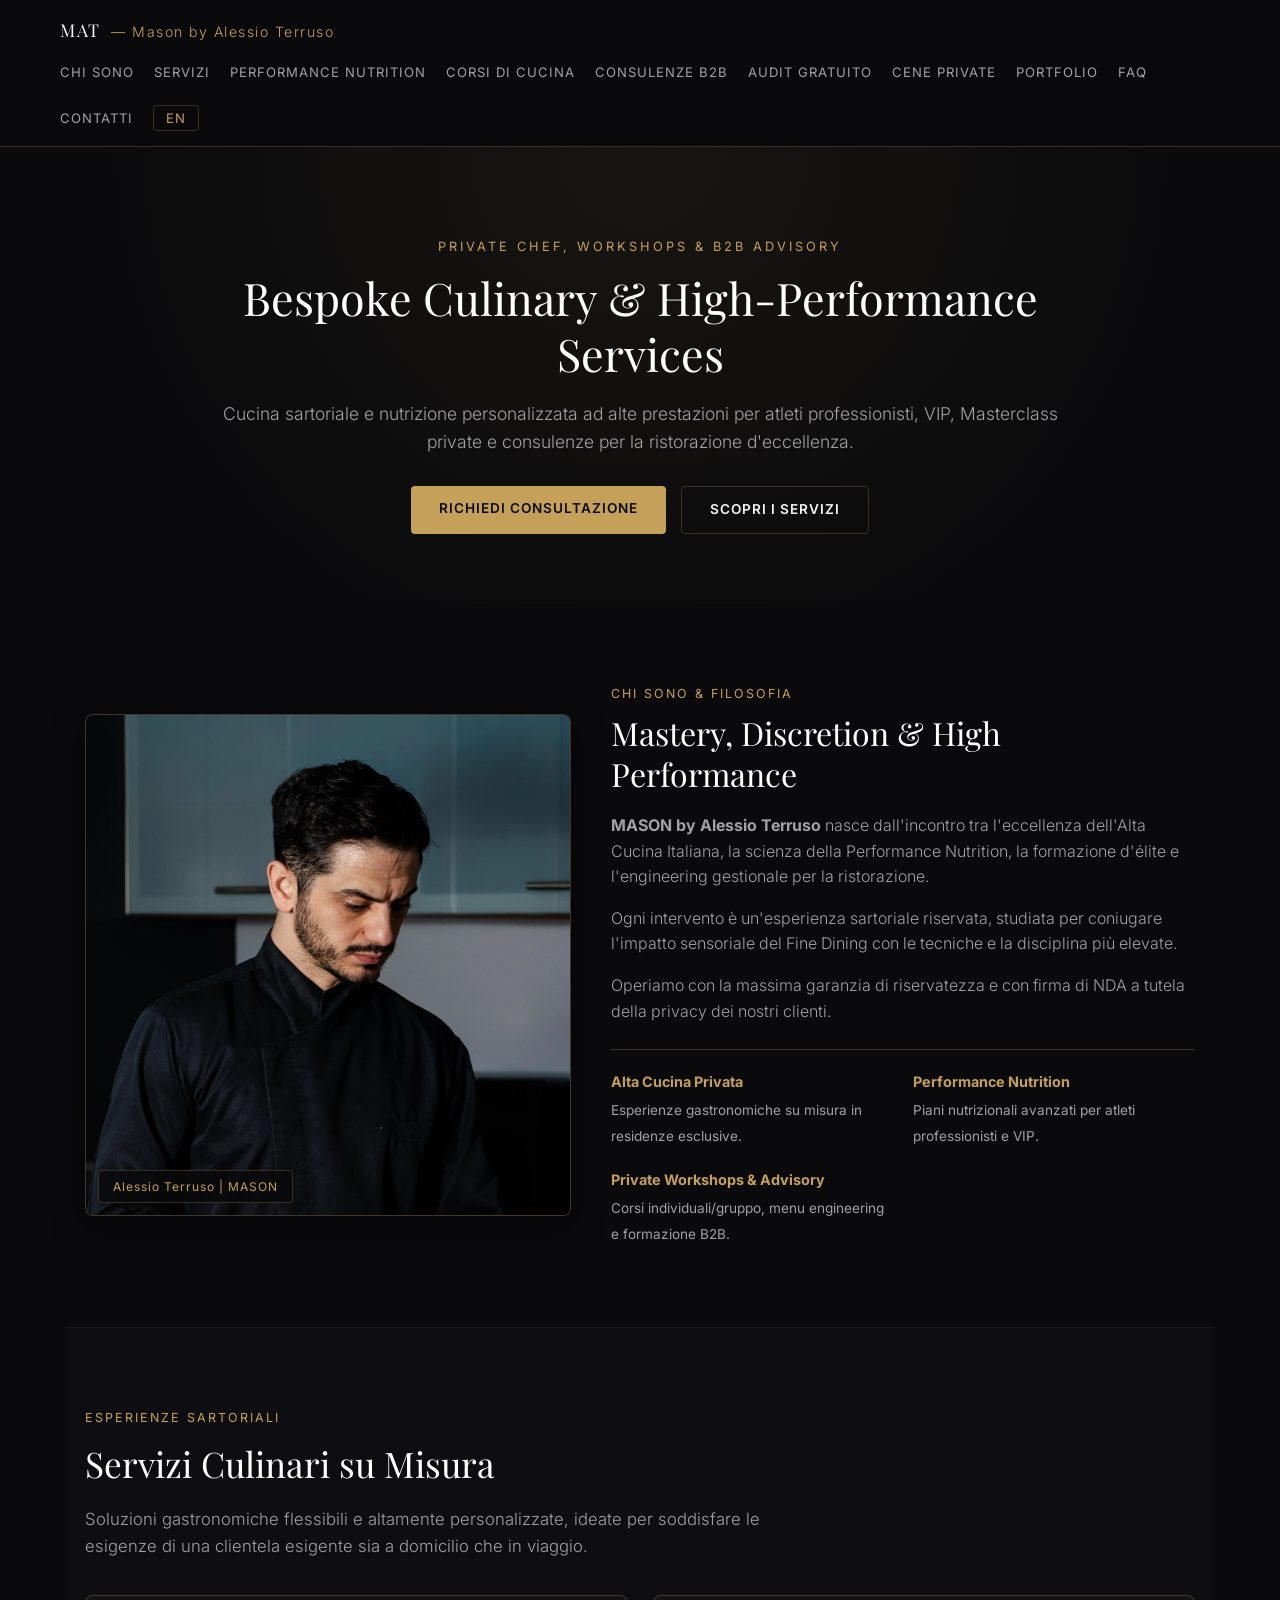
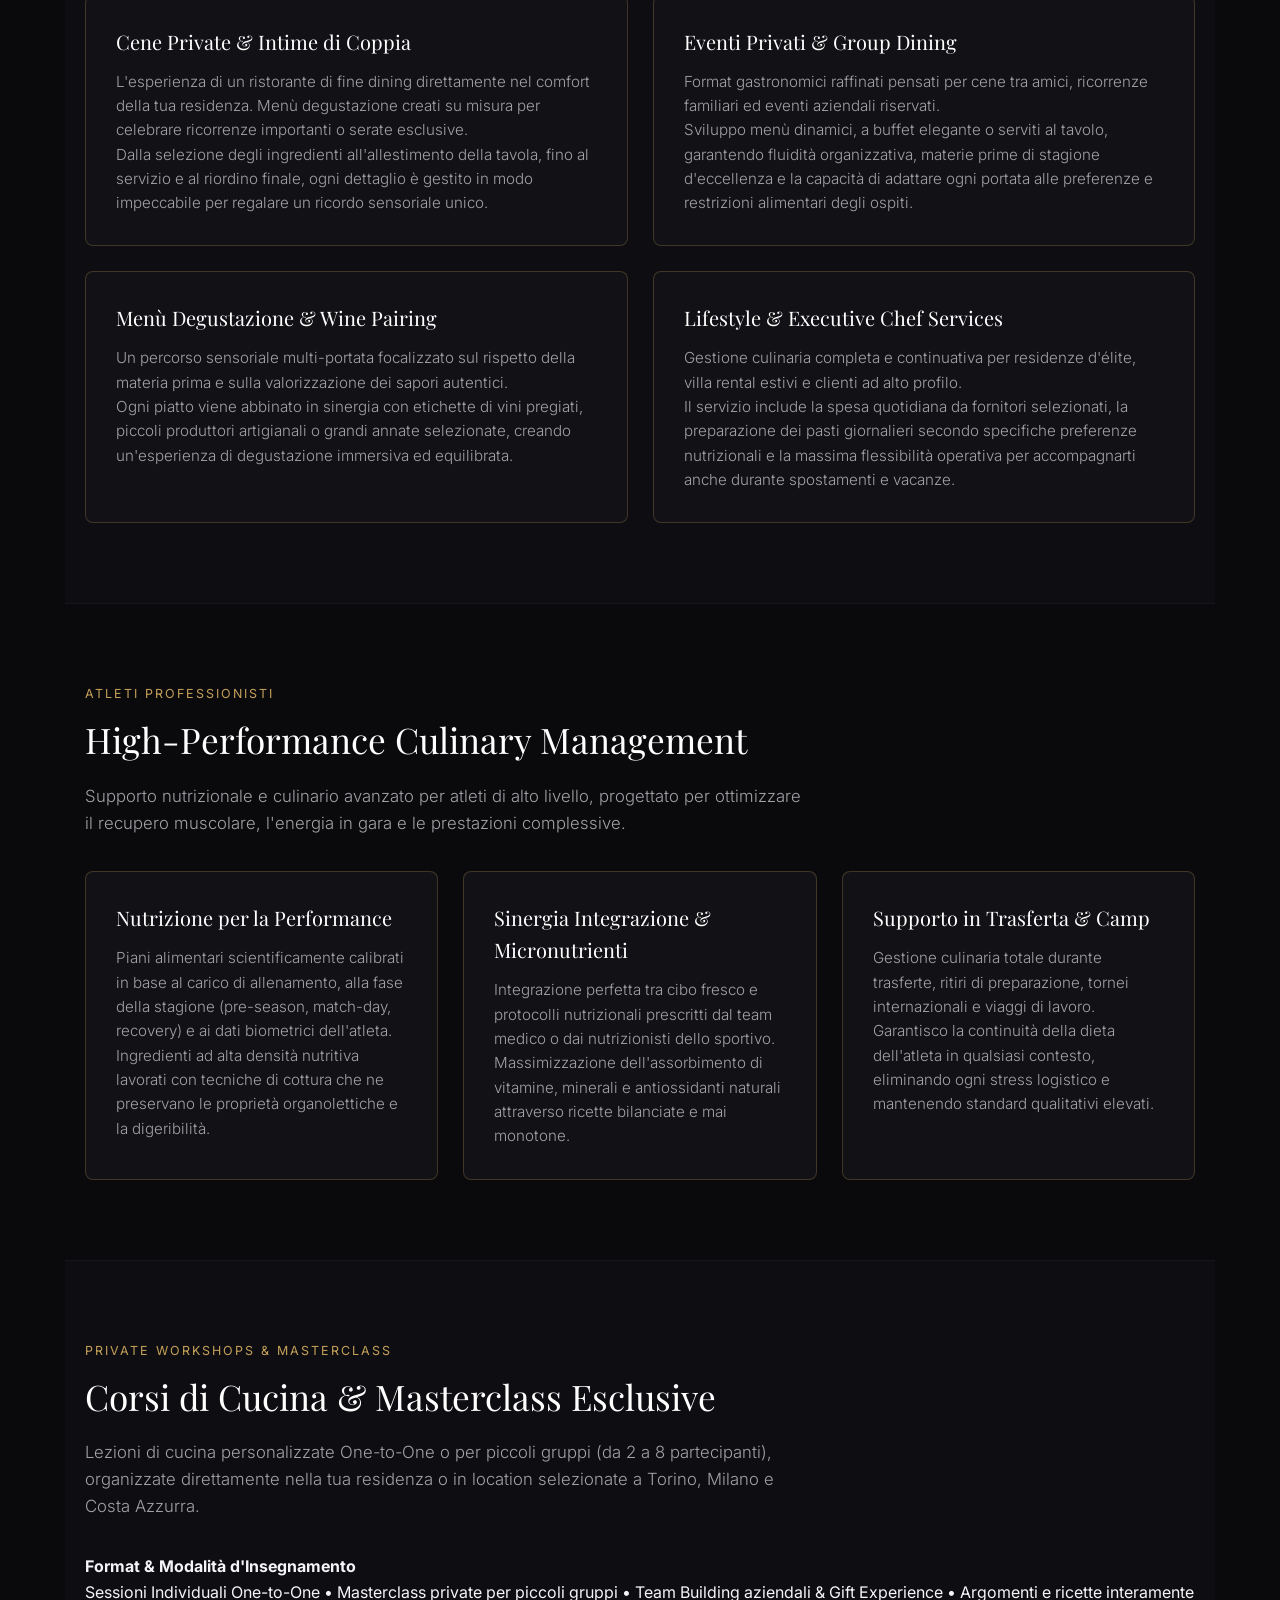
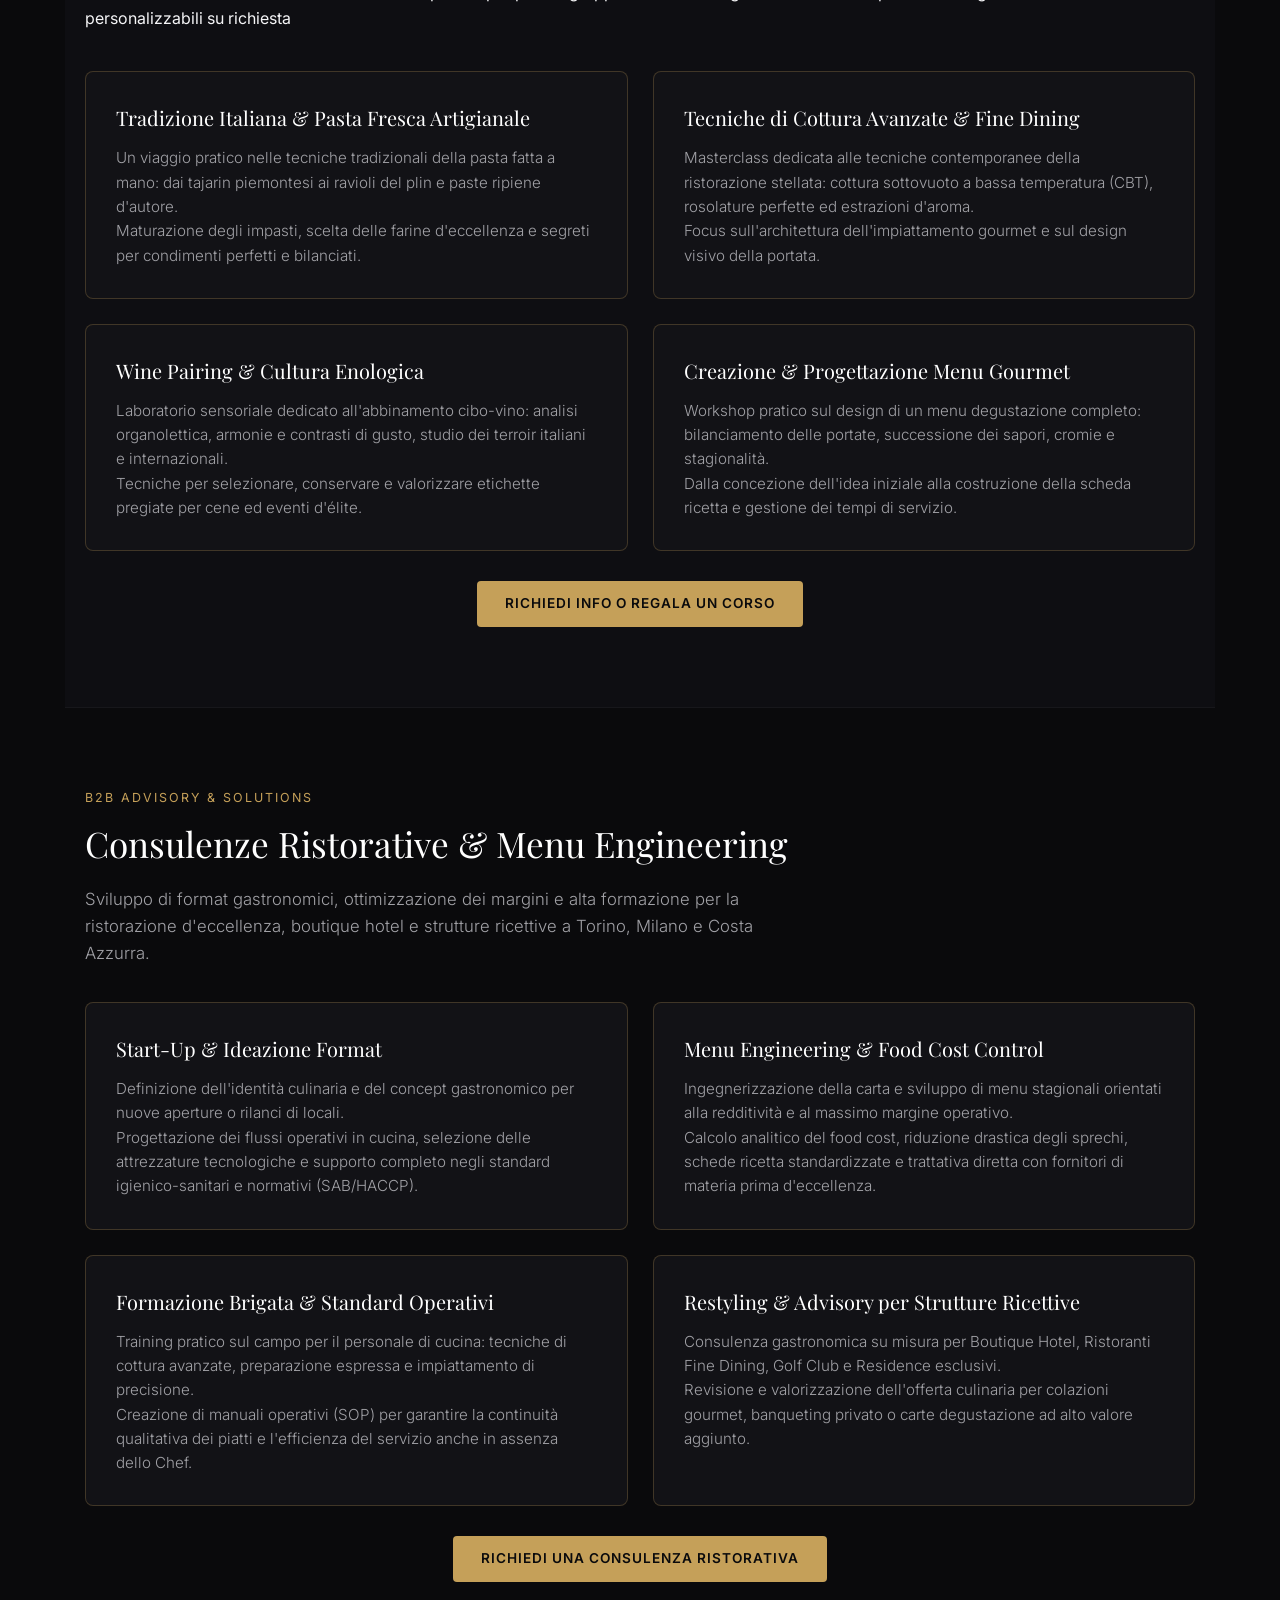
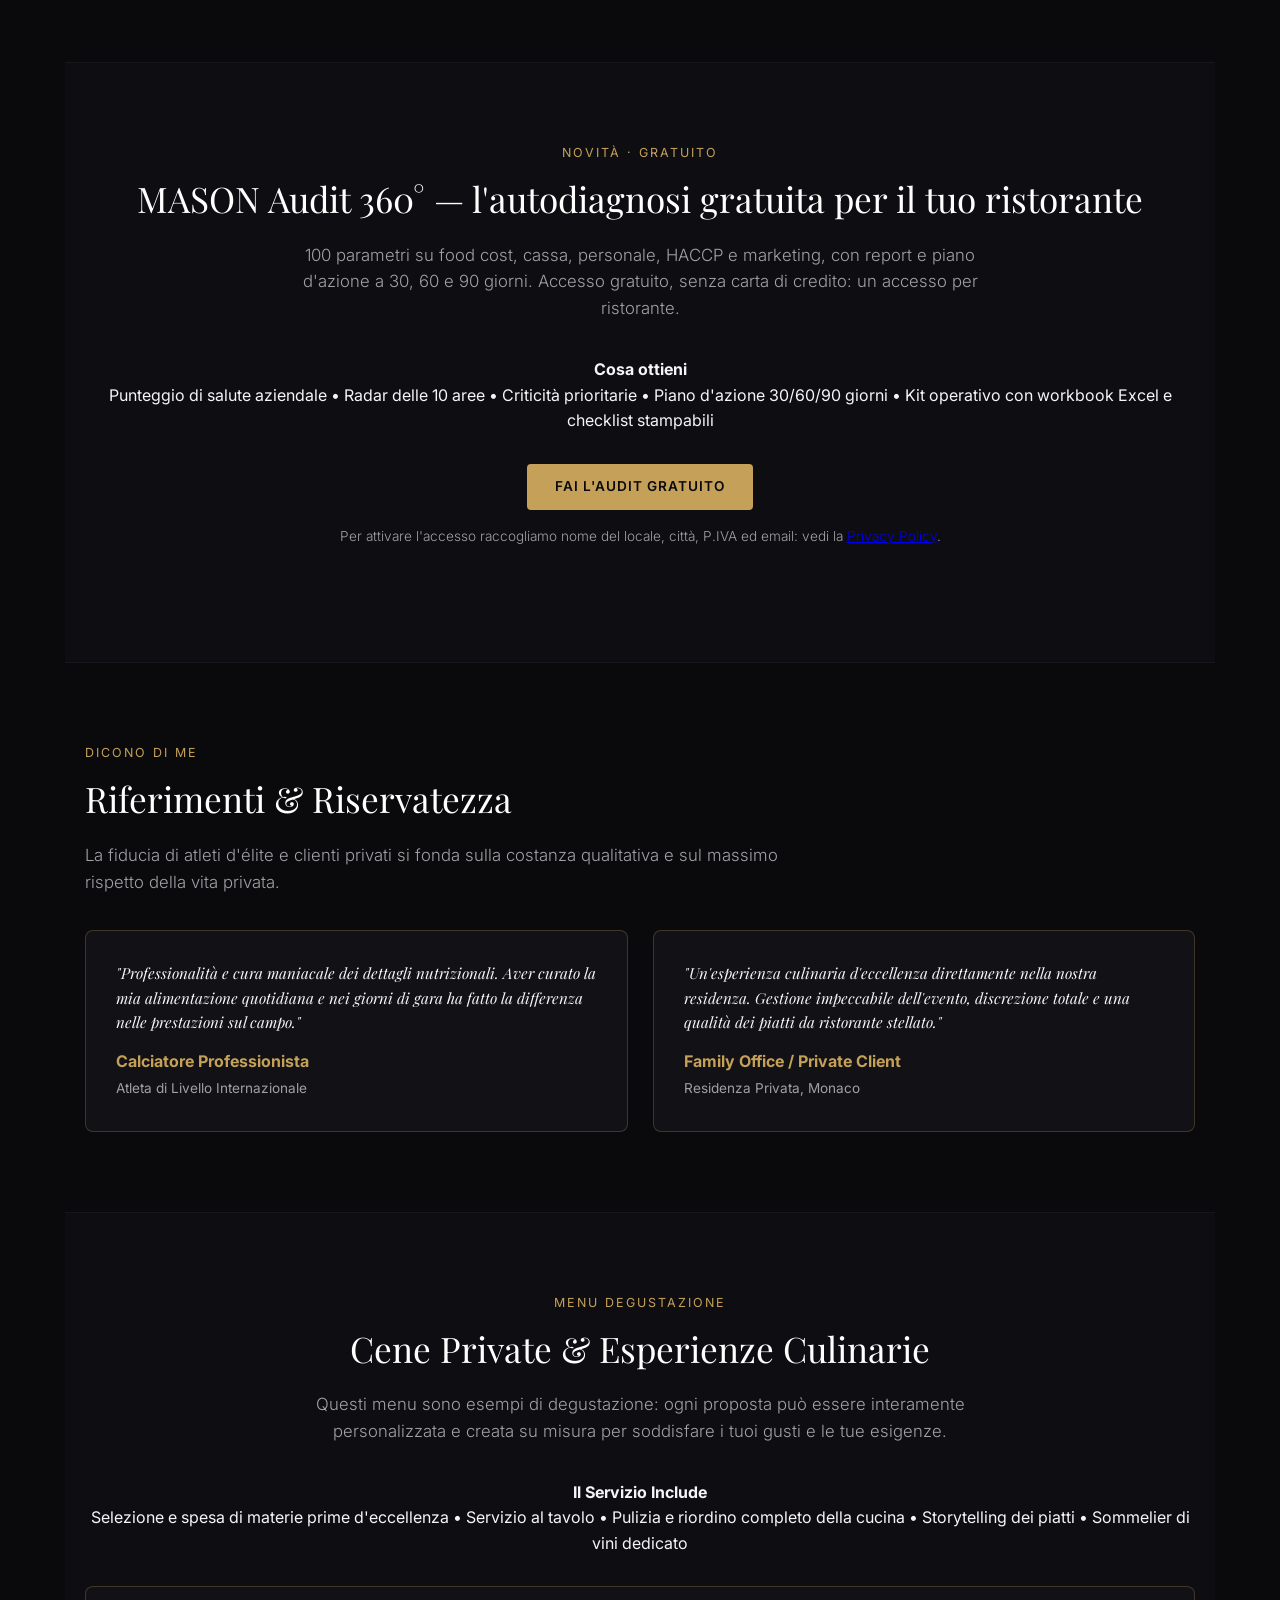
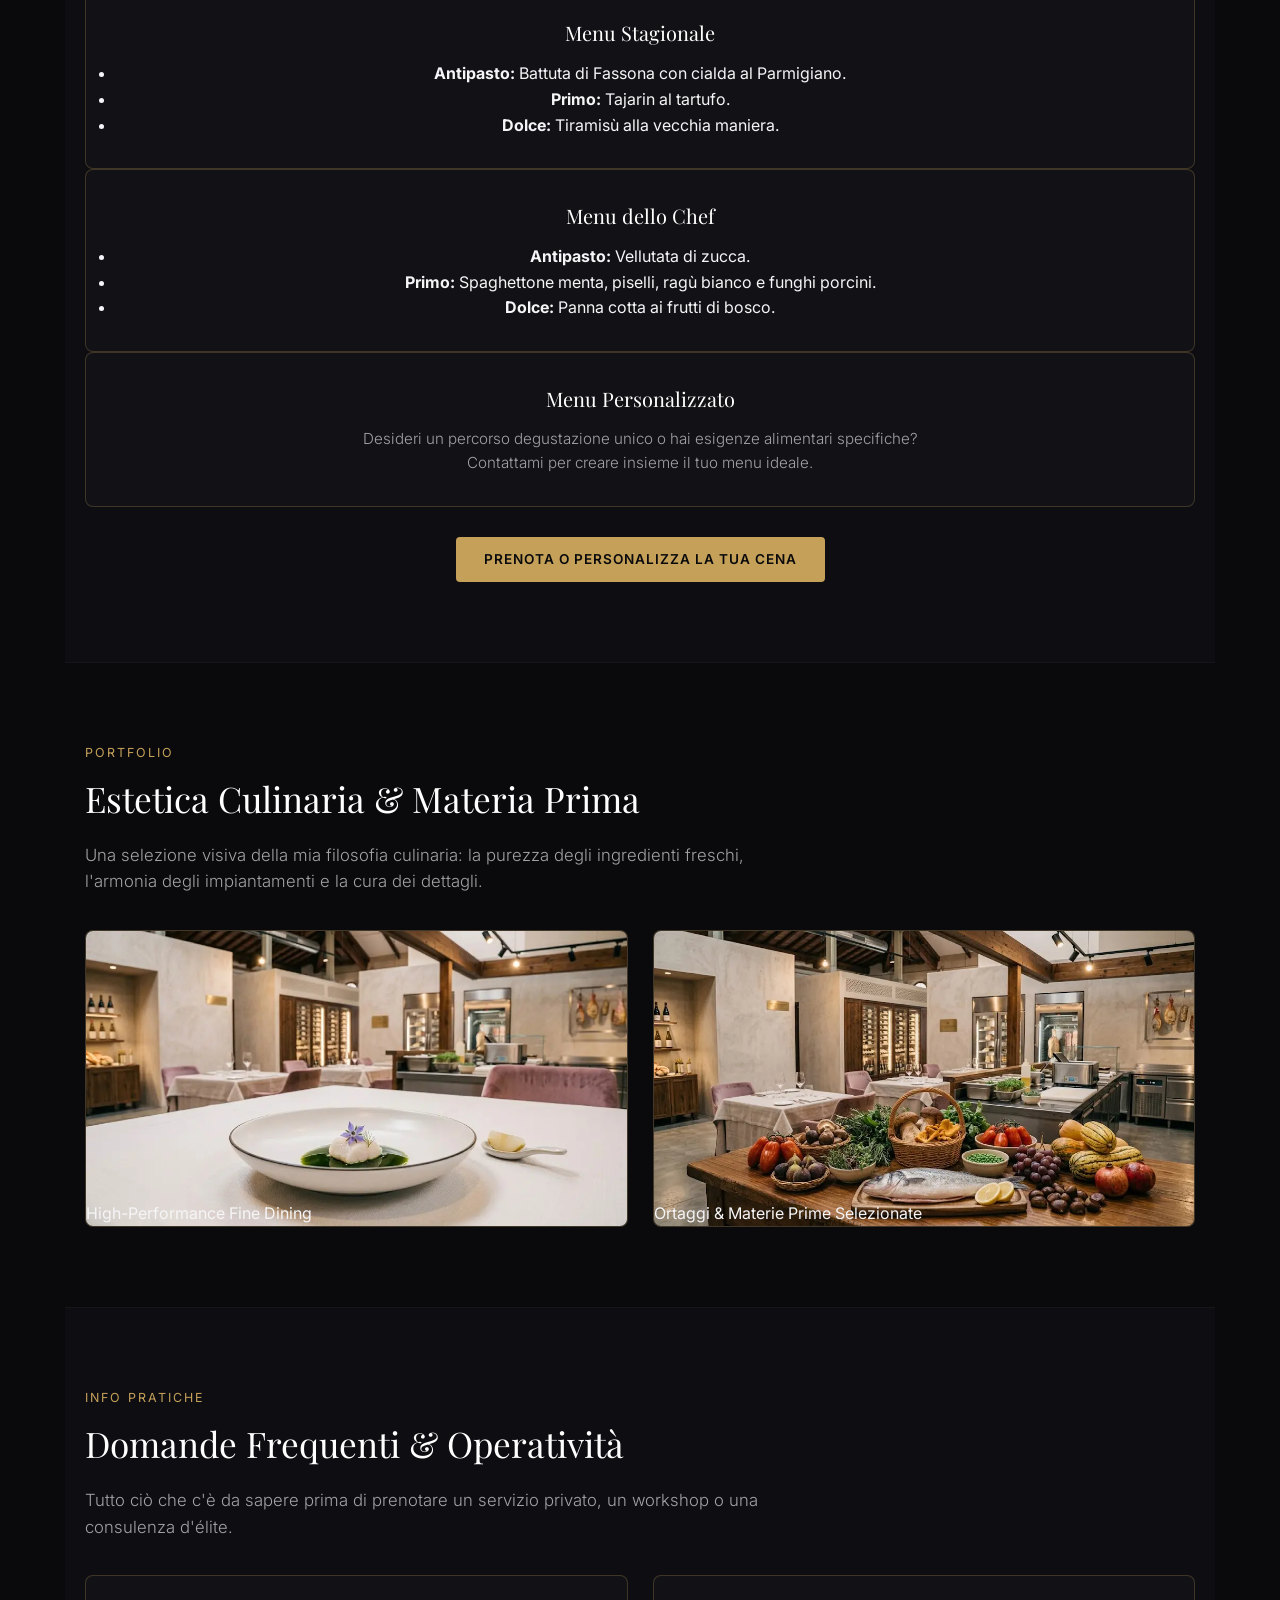
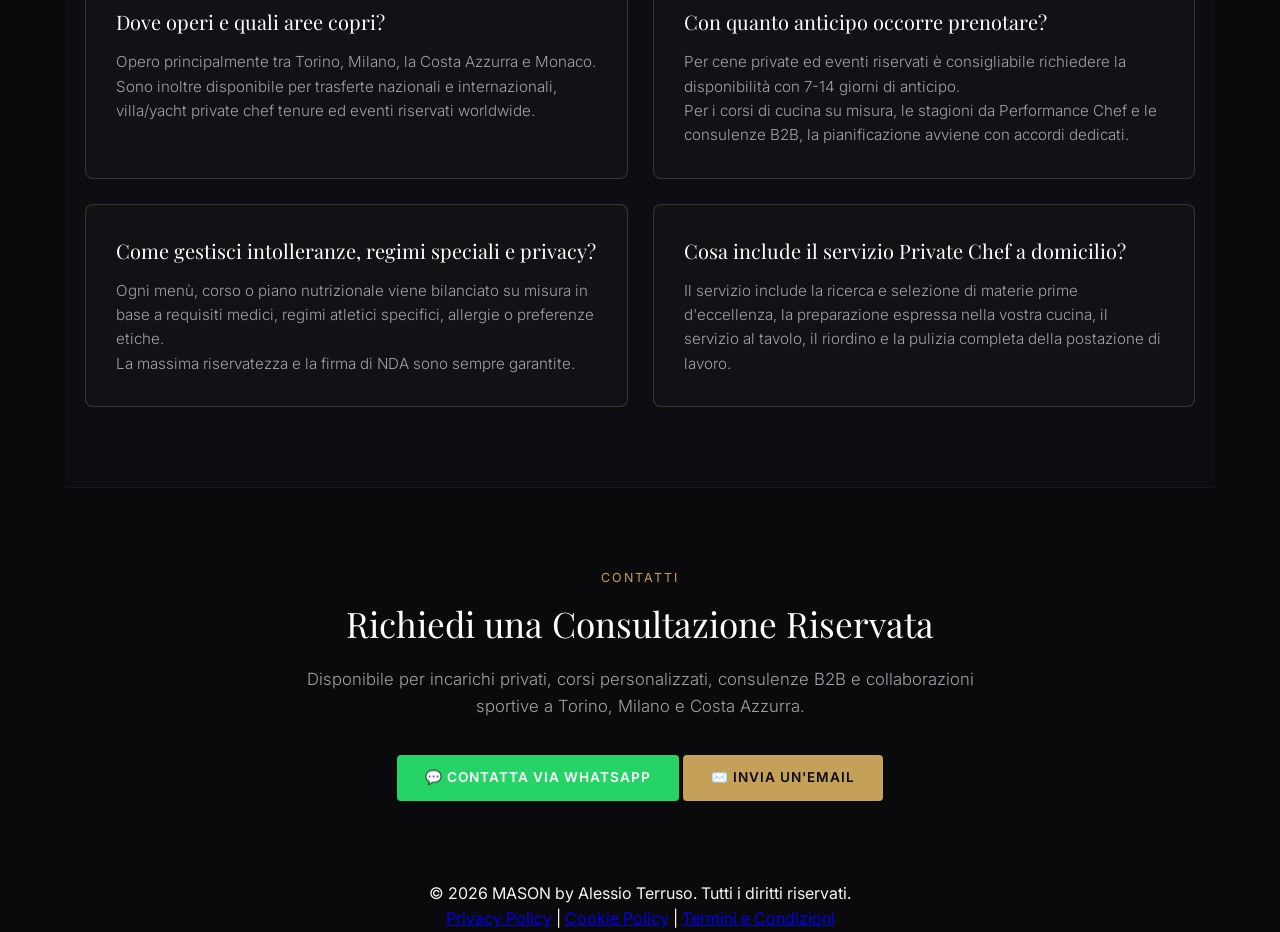
==== commit 003810fc: "Enhance SEO and accessibility in index.html Added meta tags for theme color and alternate languages," ====
--- a/index.html
+++ b/index.html
@@ -3,20 +3,27 @@
 <head>
   <meta charset="UTF-8">
   <meta name="viewport" content="width=device-width, initial-scale=1.0">
-  
+  <meta name="theme-color" content="#0D0E11">
+
   <!-- SEO & Titolo Ufficiale -->
   <title>MAT — Alta Cucina Privata, Performance Nutrition, Corsi & Consulenze | Alessio Terruso</title>
   <meta name="description" content="Chef privato, nutrizione di precisione per atleti, corsi di cucina su misura (Masterclass, Wine Pairing & Menu Design) e consulenze B2B per la ristorazione d'eccellenza.">
   <meta name="keywords" content="Chef Privato Torino, Private Chef Italia, Corsi di Cucina Torino, Masterclass Cucina, Pasta Fresca, Wine Pairing, Sommelier, Creazione Menu Gourmet, Performance Nutrition, Consulenze Ristorative, Alessio Terruso">
-  <meta name="robots" content="index, follow">
+  <meta name="robots" content="index, follow, max-image-preview:large">
   <link rel="canonical" href="https://masonterruso.com/">
+  <link rel="alternate" hreflang="it" href="https://masonterruso.com/">
+  <link rel="alternate" hreflang="en" href="https://masonterruso.com/en.html">
+  <link rel="alternate" hreflang="x-default" href="https://masonterruso.com/">
 
   <!-- Open Graph / WhatsApp / Social Preview -->
   <meta property="og:type" content="website">
+  <meta property="og:site_name" content="MASON by Alessio Terruso">
+  <meta property="og:locale" content="it_IT">
   <meta property="og:url" content="https://masonterruso.com/">
   <meta property="og:title" content="MAT — Mason by Alessio Terruso | Private Chef, Workshops & Advisory">
   <meta property="og:description" content="Servizi culinari su misura per cene private d'élite, nutrizione per atleti professionisti, corsi di cucina privati e consulenze per la ristorazione.">
   <meta property="og:image" content="https://masonterruso.com/alessio-terruso.webp">
+  <meta property="og:image:alt" content="Alessio Terruso — Executive & Performance Private Chef">
 
   <!-- Twitter Meta Tags -->
   <meta name="twitter:card" content="summary_large_image">
@@ -27,13 +34,33 @@
 
   <!-- Favicon e Foglio di Stile -->
   <link rel="icon" type="image/png" href="favicon.png">
-  <link rel="stylesheet" href="style.css?v=3.2">
+  <link rel="stylesheet" href="style.css?v=3.3">
+  <style>
+    html{scroll-behavior:smooth;scroll-padding-top:90px}
+    .skip-link{position:absolute;left:-9999px;top:0;background:#D4AF37;color:#0D0E11;padding:10px 16px;z-index:1000;font-weight:600}
+    .skip-link:focus{left:8px;top:8px}
+    a:focus-visible,.btn:focus-visible{outline:2px solid #D4AF37;outline-offset:3px}
+    @media (prefers-reduced-motion:reduce){html{scroll-behavior:auto}}
+  </style>
+
+  <!-- Dati strutturati (Google) -->
+  <script type="application/ld+json">
+  {"@context":"https://schema.org","@type":"ProfessionalService","name":"MASON by Alessio Terruso","alternateName":"MAT","url":"https://masonterruso.com/","image":"https://masonterruso.com/alessio-terruso.webp","description":"Chef privato, nutrizione per la performance, corsi di cucina su misura e consulenze B2B per la ristorazione.","telephone":"+393519503238","email":"masonterruso@gmail.com","areaServed":["Torino","Milano","Costa Azzurra","Monaco"],"founder":{"@type":"Person","name":"Alessio Terruso","jobTitle":"Executive & Performance Private Chef"},"knowsAbout":["Private Chef","Performance Nutrition","Menu Engineering","Food Cost Control","HACCP","Wine Pairing"]}
+  </script>
+  <script type="application/ld+json">
+  {"@context":"https://schema.org","@type":"FAQPage","mainEntity":[
+  {"@type":"Question","name":"Dove operi e quali aree copri?","acceptedAnswer":{"@type":"Answer","text":"Opero principalmente tra Torino, Milano, la Costa Azzurra e Monaco. Sono inoltre disponibile per trasferte nazionali e internazionali, villa/yacht private chef tenure ed eventi riservati worldwide."}},
+  {"@type":"Question","name":"Con quanto anticipo occorre prenotare?","acceptedAnswer":{"@type":"Answer","text":"Per cene private ed eventi riservati è consigliabile richiedere la disponibilità con 7-14 giorni di anticipo. Per corsi su misura, stagioni da Performance Chef e consulenze B2B la pianificazione avviene con accordi dedicati."}},
+  {"@type":"Question","name":"Come gestisci intolleranze, regimi speciali e privacy?","acceptedAnswer":{"@type":"Answer","text":"Ogni menù, corso o piano nutrizionale viene bilanciato su misura in base a requisiti medici, regimi atletici, allergie o preferenze etiche. La massima riservatezza e la firma di NDA sono sempre garantite."}},
+  {"@type":"Question","name":"Cosa include il servizio Private Chef a domicilio?","acceptedAnswer":{"@type":"Answer","text":"Ricerca e selezione di materie prime d'eccellenza, preparazione espressa nella vostra cucina, servizio al tavolo, riordino e pulizia completa della postazione di lavoro."}}]}
+  </script>
 </head>
 <body>
+  <a href="#main" class="skip-link">Vai al contenuto</a>
 
   <!-- NAVIGATION -->
   <header>
-    <nav>
+    <nav aria-label="Navigazione principale">
       <a href="#" class="logo">MAT <span class="logo-sub">— Mason by Alessio Terruso</span></a>
       <ul class="nav-links">
         <li><a href="#about">Chi Sono</a></li>
@@ -41,14 +68,17 @@
         <li><a href="#performance">Performance Nutrition</a></li>
         <li><a href="#corsi">Corsi di Cucina</a></li>
         <li><a href="#consulenze">Consulenze B2B</a></li>
+        <li><a href="#audit">Audit Gratuito</a></li>
         <li><a href="#cene-private">Cene Private</a></li>
         <li><a href="#gallery">Portfolio</a></li>
         <li><a href="#faq">FAQ</a></li>
         <li><a href="#contact">Contatti</a></li>
-        <li><a href="en.html" class="lang-switch">EN</a></li>
+        <li><a href="en.html" class="lang-switch" hreflang="en" lang="en">EN</a></li>
       </ul>
     </nav>
   </header>
+
+  <main id="main">
 
   <!-- HERO SECTION -->
   <section class="hero">
@@ -67,13 +97,10 @@
   <section id="about" class="section">
     <div class="container">
       <div class="about-grid">
-        <!-- Colonna Immagine Top Quality -->
         <div class="about-image-wrapper">
-          <img src="alessio-terruso.webp" alt="Alessio Terruso — Executive & Performance Private Chef" class="about-img" loading="lazy">
+          <img src="alessio-terruso.webp" alt="Alessio Terruso — Executive & Performance Private Chef" class="about-img" loading="lazy" decoding="async">
           <div class="about-img-badge">Alessio Terruso | MASON</div>
         </div>
-
-        <!-- Colonna Testo descrittivo -->
         <div class="about-content">
           <span class="section-tag">Chi Sono & Filosofia</span>
           <h2>Mastery, Discretion & High Performance</h2>
@@ -81,18 +108,9 @@
           <p>Ogni intervento è un'esperienza sartoriale riservata, studiata per coniugare l'impatto sensoriale del Fine Dining con le tecniche e la disciplina più elevate.</p>
           <p>Operiamo con la massima garanzia di riservatezza e con firma di NDA a tutela della privacy dei nostri clienti.</p>
           <div class="about-highlights">
-            <div class="highlight-item">
-              <strong>Alta Cucina Privata</strong>
-              <span>Esperienze gastronomiche su misura in residenze esclusive.</span>
-            </div>
-            <div class="highlight-item">
-              <strong>Performance Nutrition</strong>
-              <span>Piani nutrizionali avanzati per atleti professionisti e VIP.</span>
-            </div>
-            <div class="highlight-item">
-              <strong>Private Workshops & Advisory</strong>
-              <span>Corsi individuali/gruppo, menu engineering e formazione B2B.</span>
-            </div>
+            <div class="highlight-item"><strong>Alta Cucina Privata</strong><span>Esperienze gastronomiche su misura in residenze esclusive.</span></div>
+            <div class="highlight-item"><strong>Performance Nutrition</strong><span>Piani nutrizionali avanzati per atleti professionisti e VIP.</span></div>
+            <div class="highlight-item"><strong>Private Workshops & Advisory</strong><span>Corsi individuali/gruppo, menu engineering e formazione B2B.</span></div>
           </div>
         </div>
       </div>
@@ -105,7 +123,6 @@
       <span class="section-tag">ESPERIENZE SARTORIALI</span>
       <h2>Servizi Culinari su Misura</h2>
       <p class="section-intro">Soluzioni gastronomiche flessibili e altamente personalizzate, ideate per soddisfare le esigenze di una clientela esigente sia a domicilio che in viaggio.</p>
-      
       <div class="grid-2 margin-top">
         <div class="card">
           <h3>Cene Private & Intime di Coppia</h3>
@@ -137,7 +154,6 @@
       <span class="section-tag">ATLETI PROFESSIONISTI</span>
       <h2>High-Performance Culinary Management</h2>
       <p class="section-intro">Supporto nutrizionale e culinario avanzato per atleti di alto livello, progettato per ottimizzare il recupero muscolare, l'energia in gara e le prestazioni complessive.</p>
-
       <div class="grid-3 margin-top">
         <div class="card">
           <h4>Nutrizione per la Performance</h4>
@@ -164,13 +180,10 @@
       <span class="section-tag">PRIVATE WORKSHOPS & MASTERCLASS</span>
       <h2>Corsi di Cucina & Masterclass Esclusive</h2>
       <p class="section-intro">Lezioni di cucina personalizzate One-to-One o per piccoli gruppi (da 2 a 8 partecipanti), organizzate direttamente nella tua residenza o in location selezionate a Torino, Milano e Costa Azzurra.</p>
-
-      <!-- Box Formati Lezioni -->
       <div class="service-included-box" style="margin-bottom: 40px;">
         <h4>Format & Modalità d'Insegnamento</h4>
         <p>Sessioni Individuali One-to-One • Masterclass private per piccoli gruppi • Team Building aziendali & Gift Experience • Argomenti e ricette interamente personalizzabili su richiesta</p>
       </div>
-
       <div class="grid-2 margin-top">
         <div class="card">
           <h3>Tradizione Italiana & Pasta Fresca Artigianale</h3>
@@ -193,11 +206,8 @@
           <p>Dalla concezione dell'idea iniziale alla costruzione della scheda ricetta e gestione dei tempi di servizio.</p>
         </div>
       </div>
-
       <div class="margin-top text-center">
-        <a href="https://wa.me/393519503238?text=Buongiorno%20Alessio,%20vorrei%20informazioni%20sui%20tuoi%20corsi%20di%20cucina%20privati." class="btn btn-primary" target="_blank">
-          Richiedi Info o Regala un Corso
-        </a>
+        <a href="https://wa.me/393519503238?text=Buongiorno%20Alessio,%20vorrei%20informazioni%20sui%20tuoi%20corsi%20di%20cucina%20privati." class="btn btn-primary" target="_blank" rel="noopener noreferrer">Richiedi Info o Regala un Corso</a>
       </div>
     </div>
   </section>
@@ -208,7 +218,6 @@
       <span class="section-tag">B2B ADVISORY & SOLUTIONS</span>
       <h2>Consulenze Ristorative & Menu Engineering</h2>
       <p class="section-intro">Sviluppo di format gastronomici, ottimizzazione dei margini e alta formazione per la ristorazione d'eccellenza, boutique hotel e strutture ricettive a Torino, Milano e Costa Azzurra.</p>
-
       <div class="grid-2 margin-top">
         <div class="card">
           <h3>Start-Up & Ideazione Format</h3>
@@ -231,55 +240,58 @@
           <p>Revisione e valorizzazione dell'offerta culinaria per colazioni gourmet, banqueting privato o carte degustazione ad alto valore aggiunto.</p>
         </div>
       </div>
-
       <div class="margin-top text-center">
-        <a href="https://wa.me/393519503238?text=Buongiorno%20Alessio,%20vorrei%20informazioni%20sulle%20consulenze%20ristorative%20B2B." class="btn btn-primary" target="_blank">
-          Richiedi una Consulenza Ristorativa
-        </a>
-      </div>
+        <a href="https://wa.me/393519503238?text=Buongiorno%20Alessio,%20vorrei%20informazioni%20sulle%20consulenze%20ristorative%20B2B." class="btn btn-primary" target="_blank" rel="noopener noreferrer">Richiedi una Consulenza Ristorativa</a>
+      </div>
+    </div>
+  </section>
+
+  <!-- AUDIT GRATUITO -->
+  <section id="audit" class="section bg-card">
+    <div class="container text-center">
+      <span class="section-tag">NOVITÀ · GRATUITO</span>
+      <h2>MASON Audit 360° — l'autodiagnosi gratuita per il tuo ristorante</h2>
+      <p class="section-intro">100 parametri su food cost, cassa, personale, HACCP e marketing, con report e piano d'azione a 30, 60 e 90 giorni. Accesso gratuito, senza carta di credito: un accesso per ristorante.</p>
+      <div class="service-included-box">
+        <h4>Cosa ottieni</h4>
+        <p>Punteggio di salute aziendale • Radar delle 10 aree • Criticità prioritarie • Piano d'azione 30/60/90 giorni • Kit operativo con workbook Excel e checklist stampabili</p>
+      </div>
+      <div class="margin-top">
+        <a href="https://mason-audit.vercel.app" class="btn btn-primary" target="_blank" rel="noopener">Fai l'audit gratuito</a>
+      </div>
+      <p class="section-intro" style="margin-top:16px;font-size:.85em">Per attivare l'accesso raccogliamo nome del locale, città, P.IVA ed email: vedi la <a href="privacy.html">Privacy Policy</a>.</p>
     </div>
   </section>
 
   <!-- TESTIMONIALS & NDA SECTION -->
-  <section id="testimonials" class="section bg-card">
+  <section id="testimonials" class="section">
     <div class="container">
       <span class="section-tag">DICONO DI ME</span>
       <h2>Riferimenti & Riservatezza</h2>
       <p class="section-intro">La fiducia di atleti d'élite e clienti privati si fonda sulla costanza qualitativa e sul massimo rispetto della vita privata.</p>
-      
       <div class="grid-2 margin-top">
         <div class="card">
           <p class="quote">"Professionalità e cura maniacale dei dettagli nutrizionali. Aver curato la mia alimentazione quotidiana e nei giorni di gara ha fatto la differenza nelle prestazioni sul campo."</p>
-          <div class="quote-author">
-            <strong>Calciatore Professionista</strong><br>
-            <span style="color: #a0a0a0; font-size: 0.85em;">Atleta di Livello Internazionale</span>
-          </div>
+          <div class="quote-author"><strong>Calciatore Professionista</strong><br><span style="color: #a0a0a0; font-size: 0.85em;">Atleta di Livello Internazionale</span></div>
         </div>
         <div class="card">
           <p class="quote">"Un'esperienza culinaria d'eccellenza direttamente nella nostra residenza. Gestione impeccabile dell'evento, discrezione totale e una qualità dei piatti da ristorante stellato."</p>
-          <div class="quote-author">
-            <strong>Family Office / Private Client</strong><br>
-            <span style="color: #a0a0a0; font-size: 0.85em;">Residenza Privata, Monaco</span>
-          </div>
+          <div class="quote-author"><strong>Family Office / Private Client</strong><br><span style="color: #a0a0a0; font-size: 0.85em;">Residenza Privata, Monaco</span></div>
         </div>
       </div>
     </div>
   </section>
 
   <!-- CENE PRIVATE SECTION -->
-  <section id="cene-private" class="section">
+  <section id="cene-private" class="section bg-card">
     <div class="container text-center">
       <span class="section-tag">MENU DEGUSTAZIONE</span>
-      <h2>Cene Private & Esperienze Culinari</h2>
+      <h2>Cene Private & Esperienze Culinarie</h2>
       <p class="section-intro">Questi menu sono esempi di degustazione: ogni proposta può essere interamente personalizzata e creata su misura per soddisfare i tuoi gusti e le tue esigenze.</p>
-
-      <!-- Box Servizi Inclusi -->
       <div class="service-included-box">
         <h4>Il Servizio Include</h4>
         <p>Selezione e spesa di materie prime d'eccellenza • Servizio al tavolo • Pulizia e riordino completo della cucina • Storytelling dei piatti • Sommelier di vini dedicato</p>
       </div>
-
-      <!-- Griglia Menu -->
       <div class="menu-grid margin-top">
         <div class="card menu-card">
           <h3>Menu Stagionale</h3>
@@ -289,7 +301,6 @@
             <li><strong>Dolce:</strong> Tiramisù alla vecchia maniera.</li>
           </ul>
         </div>
-
         <div class="card menu-card">
           <h3>Menu dello Chef</h3>
           <ul class="menu-list">
@@ -298,36 +309,31 @@
             <li><strong>Dolce:</strong> Panna cotta ai frutti di bosco.</li>
           </ul>
         </div>
-
         <div class="card menu-card menu-card-custom">
           <h3>Menu Personalizzato</h3>
           <p>Desideri un percorso degustazione unico o hai esigenze alimentari specifiche?</p>
           <p class="gold-text">Contattami per creare insieme il tuo menu ideale.</p>
         </div>
       </div>
-
       <div class="margin-top">
-        <a href="https://wa.me/393519503238?text=Buongiorno%20Alessio,%20vorrei%20informazioni%20per%20organizzare%20una%20cena%20privata." class="btn btn-primary" target="_blank">
-          Prenota o Personalizza la tua Cena
-        </a>
+        <a href="https://wa.me/393519503238?text=Buongiorno%20Alessio,%20vorrei%20informazioni%20per%20organizzare%20una%20cena%20privata." class="btn btn-primary" target="_blank" rel="noopener noreferrer">Prenota o Personalizza la tua Cena</a>
       </div>
     </div>
   </section>
 
   <!-- GALLERY SECTION -->
-  <section id="gallery" class="section bg-card">
+  <section id="gallery" class="section">
     <div class="container">
       <span class="section-tag">PORTFOLIO</span>
       <h2>Estetica Culinaria & Materia Prima</h2>
       <p class="section-intro">Una selezione visiva della mia filosofia culinaria: la purezza degli ingredienti freschi, l'armonia degli impiantamenti e la cura dei dettagli.</p>
-      
       <div class="gallery-grid margin-top">
         <div class="gallery-item">
-          <img src="foto%20piatto%20sitoweb.webp" alt="Piatto Degustazione Gourmet — High-Performance Fine Dining" loading="lazy">
+          <img src="foto%20piatto%20sitoweb.webp" alt="Piatto Degustazione Gourmet — High-Performance Fine Dining" loading="lazy" decoding="async">
           <div class="gallery-caption">High-Performance Fine Dining</div>
         </div>
         <div class="gallery-item">
-          <img src="materie%20prime%20sitoweb.webp" alt="Materie Prime e Ingredienti Freschi d'Eccellenza" loading="lazy">
+          <img src="materie%20prime%20sitoweb.webp" alt="Materie Prime e Ingredienti Freschi d'Eccellenza" loading="lazy" decoding="async">
           <div class="gallery-caption">Ortaggi & Materie Prime Selezionate</div>
         </div>
       </div>
@@ -335,31 +341,27 @@
   </section>
 
   <!-- FAQ SECTION -->
-  <section id="faq" class="section">
+  <section id="faq" class="section bg-card">
     <div class="container">
       <span class="section-tag">INFO PRATICHE</span>
       <h2>Domande Frequenti & Operatività</h2>
       <p class="section-intro">Tutto ciò che c'è da sapere prima di prenotare un servizio privato, un workshop o una consulenza d'élite.</p>
-      
       <div class="grid-2 margin-top">
         <div class="card">
           <h3>Dove operi e quali aree copri?</h3>
           <p>Opero principalmente tra Torino, Milano, la Costa Azzurra e Monaco.</p>
           <p>Sono inoltre disponibile per trasferte nazionali e internazionali, villa/yacht private chef tenure ed eventi riservati worldwide.</p>
         </div>
-        
         <div class="card">
           <h3>Con quanto anticipo occorre prenotare?</h3>
           <p>Per cene private ed eventi riservati è consigliabile richiedere la disponibilità con 7-14 giorni di anticipo.</p>
           <p>Per i corsi di cucina su misura, le stagioni da Performance Chef e le consulenze B2B, la pianificazione avviene con accordi dedicati.</p>
         </div>
-
         <div class="card">
           <h3>Come gestisci intolleranze, regimi speciali e privacy?</h3>
           <p>Ogni menù, corso o piano nutrizionale viene bilanciato su misura in base a requisiti medici, regimi atletici specifici, allergie o preferenze etiche.</p>
           <p>La massima riservatezza e la firma di NDA sono sempre garantite.</p>
         </div>
-
         <div class="card">
           <h3>Cosa include il servizio Private Chef a domicilio?</h3>
           <p>Il servizio include la ricerca e selezione di materie prime d'eccellenza, la preparazione espressa nella vostra cucina, il servizio al tavolo, il riordino e la pulizia completa della postazione di lavoro.</p>
@@ -367,32 +369,29 @@
       </div>
     </div>
   </section>
-  
+
   <!-- CONTACT SECTION -->
-  <section id="contact" class="section text-center bg-card">
+  <section id="contact" class="section text-center">
     <div class="container">
       <span class="section-tag">CONTATTI</span>
       <h2>Richiedi una Consultazione Riservata</h2>
       <p class="section-intro">Disponibile per incarichi privati, corsi personalizzati, consulenze B2B e collaborazioni sportive a Torino, Milano e Costa Azzurra.</p>
-      
       <div class="contact-actions margin-top">
-        <a href="https://wa.me/393519503238?text=Buongiorno%20Alessio,%20vorrei%20informazioni%20sui%20tuoi%20servizi." target="_blank" class="btn btn-whatsapp">
-          💬 Contatta via WhatsApp
-        </a>
-        <a href="mailto:masonterruso@gmail.com" class="btn btn-primary">
-          ✉️ Invia un'Email
-        </a>
-      </div>
-    </div>
-  </section>
+        <a href="https://wa.me/393519503238?text=Buongiorno%20Alessio,%20vorrei%20informazioni%20sui%20tuoi%20servizi." target="_blank" rel="noopener noreferrer" class="btn btn-whatsapp">💬 Contatta via WhatsApp</a>
+        <a href="mailto:masonterruso@gmail.com" class="btn btn-primary">✉️ Invia un'Email</a>
+      </div>
+    </div>
+  </section>
+
+  </main>
 
   <!-- FOOTER -->
   <footer>
     <div class="container text-center">
       <p>&copy; 2026 MASON by Alessio Terruso. Tutti i diritti riservati.</p>
       <div class="footer-links">
-        <a href="privacy.html">Privacy Policy</a> | 
-        <a href="cookie.html">Cookie Policy</a> | 
+        <a href="privacy.html">Privacy Policy</a> |
+        <a href="cookie.html">Cookie Policy</a> |
         <a href="terms.html">Termini e Condizioni</a>
       </div>
     </div>
--- a/style.css
+++ b/style.css
@@ -793,4 +793,59 @@
     width: 100%;
     height: auto;
   }
-}
+}/* ==========================================
+   OTTIMIZZAZIONE AVANZATA PER SMARTPHONE
+   ========================================== */
+
+@media screen and (max-width: 768px) {
+
+  /* Layout Sezioni e Contenitori */
+  .section, .hero {
+    padding: 45px 18px !important;
+  }
+
+  /* Ridimensionamento Titoli Hero e Sezioni */
+  .hero h1 {
+    font-size: 26px !important;
+    line-height: 1.25 !important;
+  }
+
+  .hero p, .section-intro {
+    font-size: 15px !important;
+    line-height: 1.5 !important;
+  }
+
+  h2 {
+    font-size: 22px !important;
+  }
+
+  /* Griglie a colonna singola per schede e gallery */
+  .grid-2, .grid-3, .about-grid, .gallery-grid, .menu-grid {
+    grid-template-columns: 1fr !important;
+    gap: 18px !important;
+  }
+
+  /* Pulsanti full-width touch friendly */
+  .btn, .btn-primary, .btn-secondary, .btn-whatsapp {
+    display: block !important;
+    width: 100% !important;
+    padding: 15px 20px !important;
+    font-size: 15px !important;
+    text-align: center;
+    box-sizing: border-box;
+    margin-bottom: 10px !important;
+  }
+
+  .hero-actions, .contact-actions {
+    display: flex;
+    flex-direction: column;
+    width: 100%;
+  }
+
+  /* Immagini responsive */
+  .about-image-wrapper img, .gallery-item img {
+    width: 100%;
+    height: auto;
+    border-radius: 6px;
+  }
+}
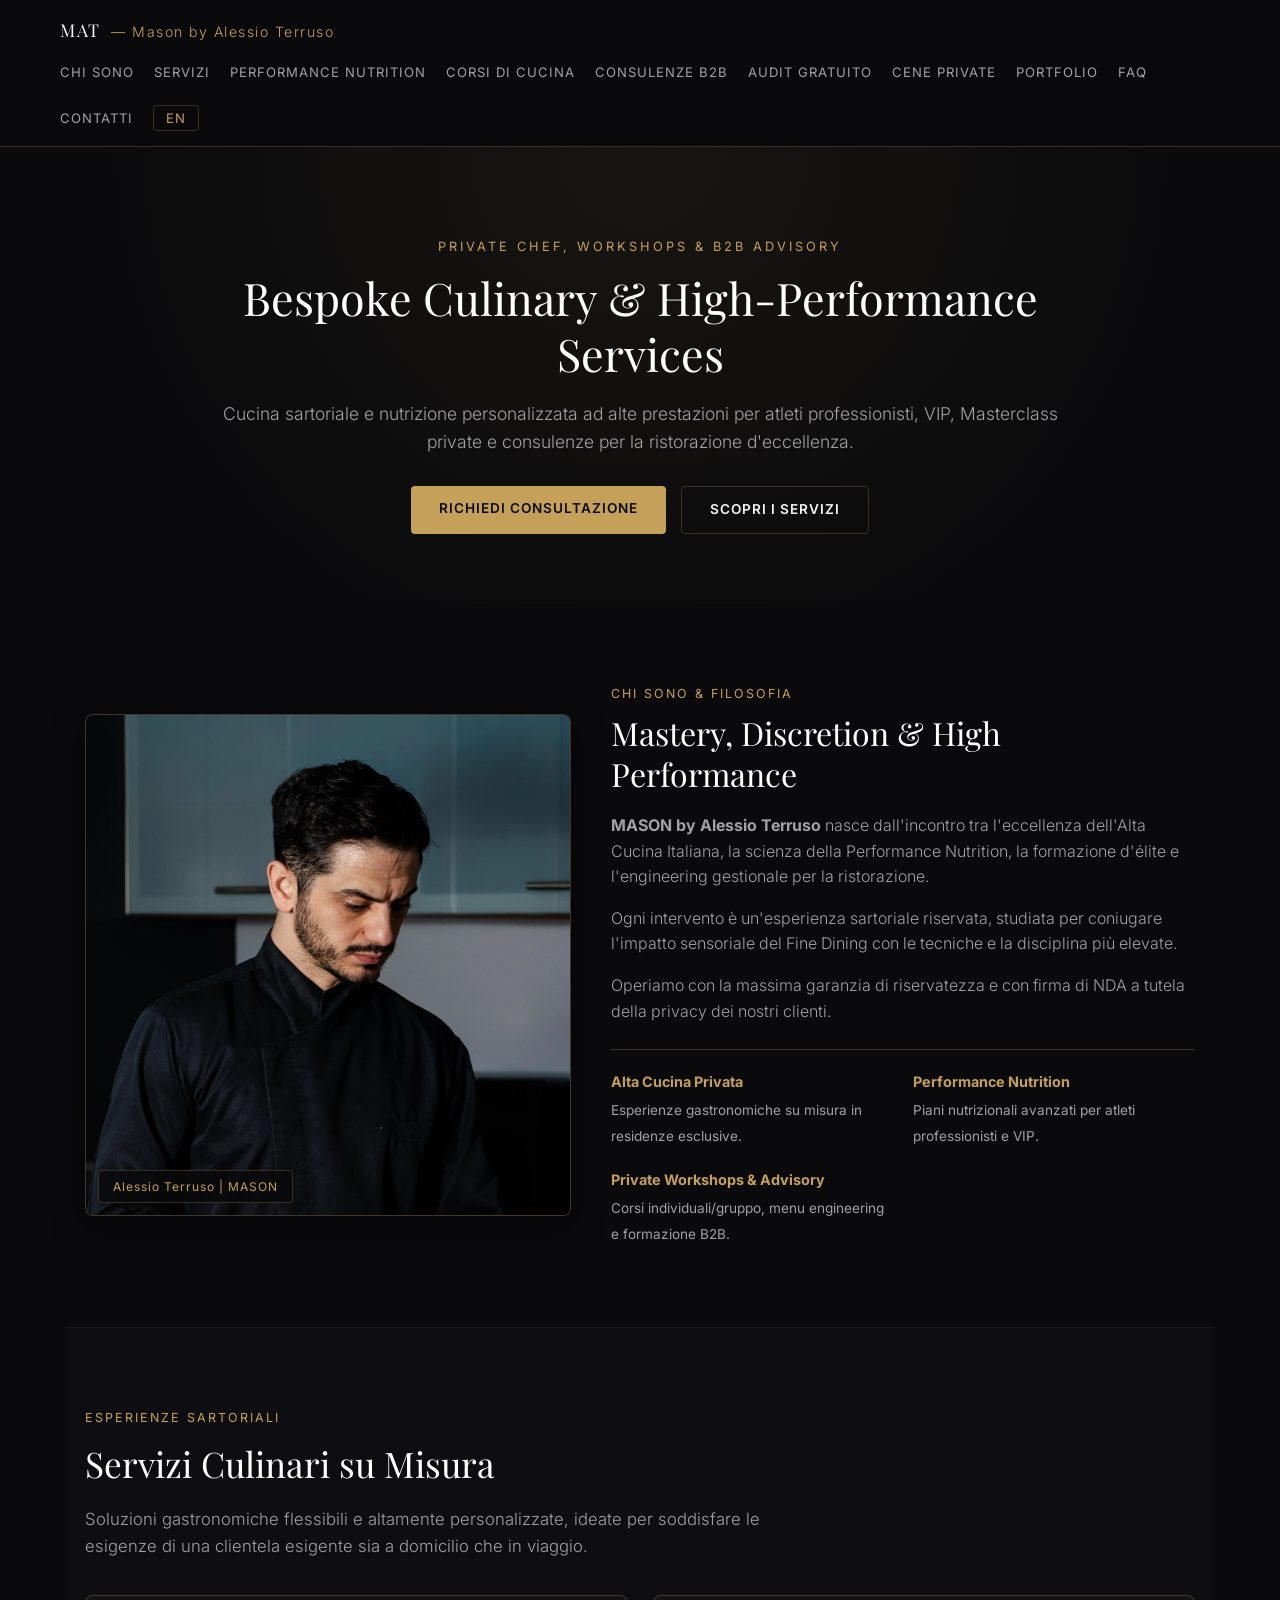
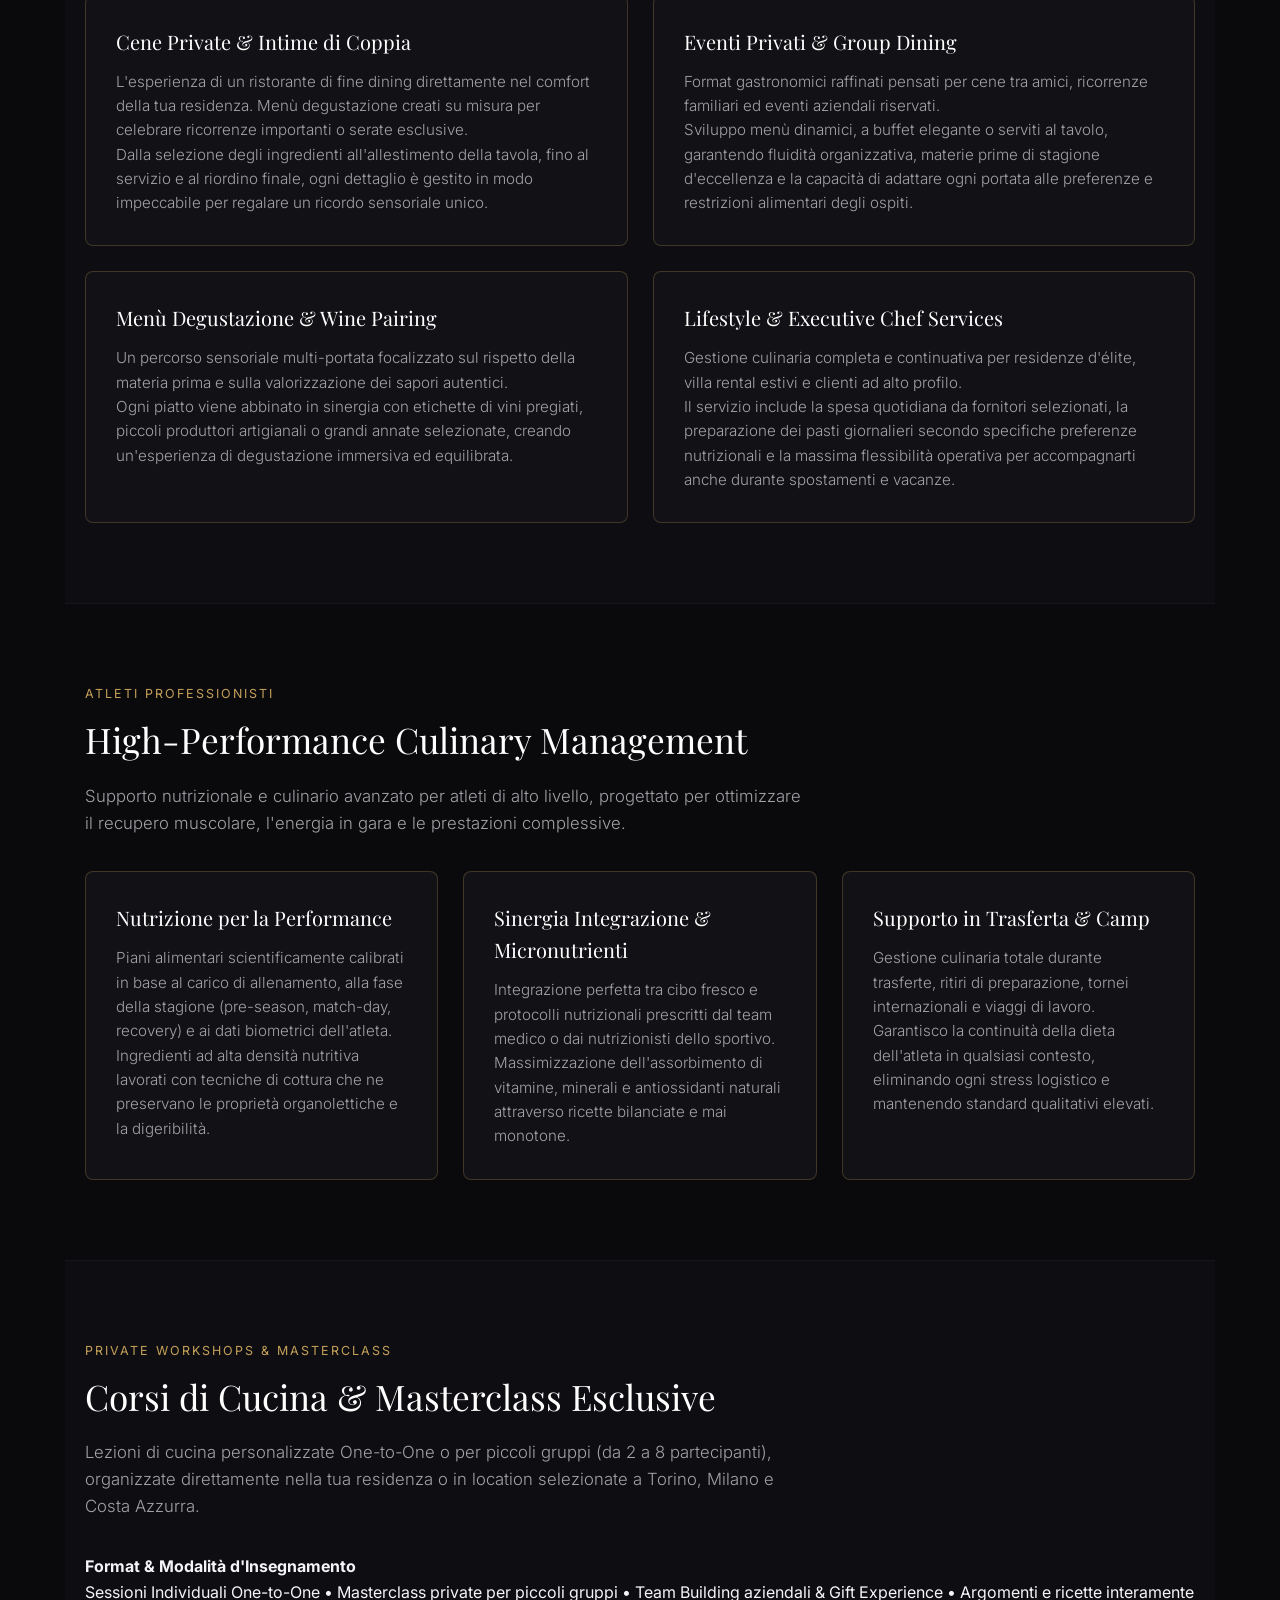
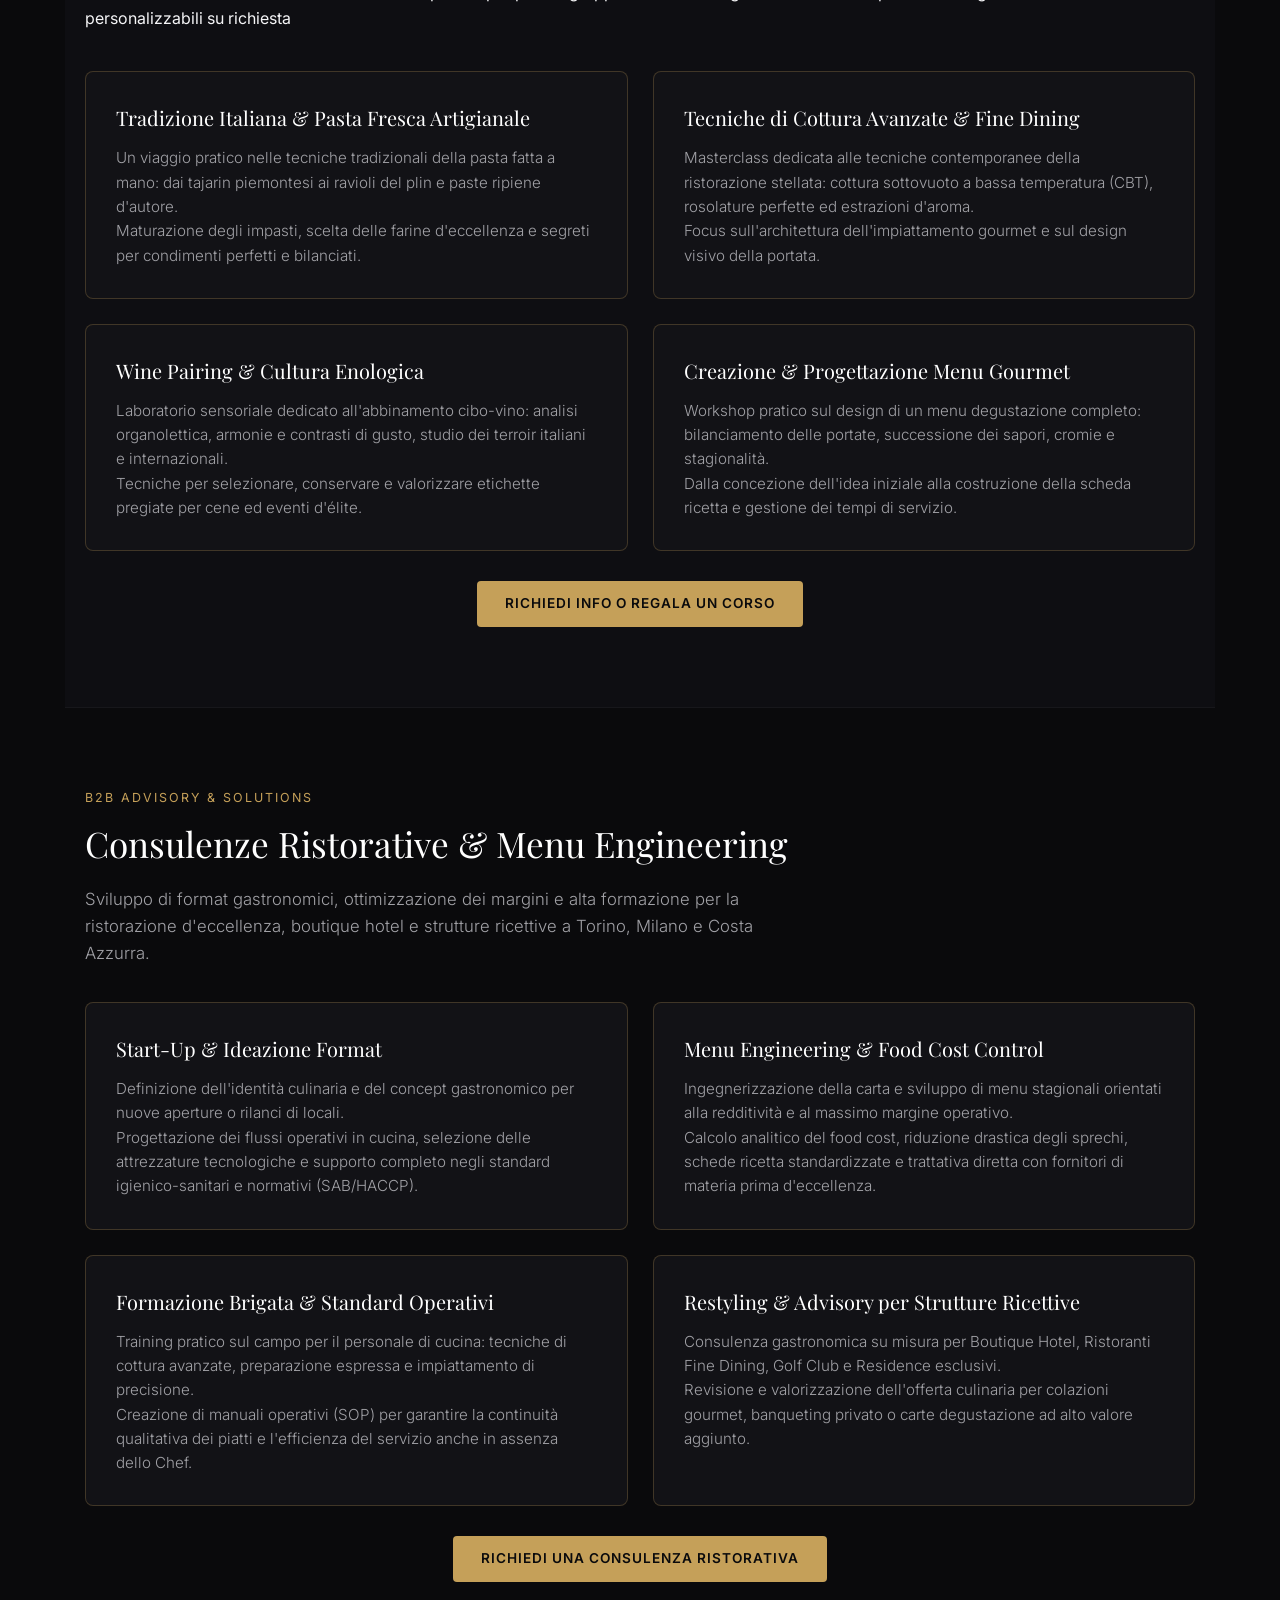
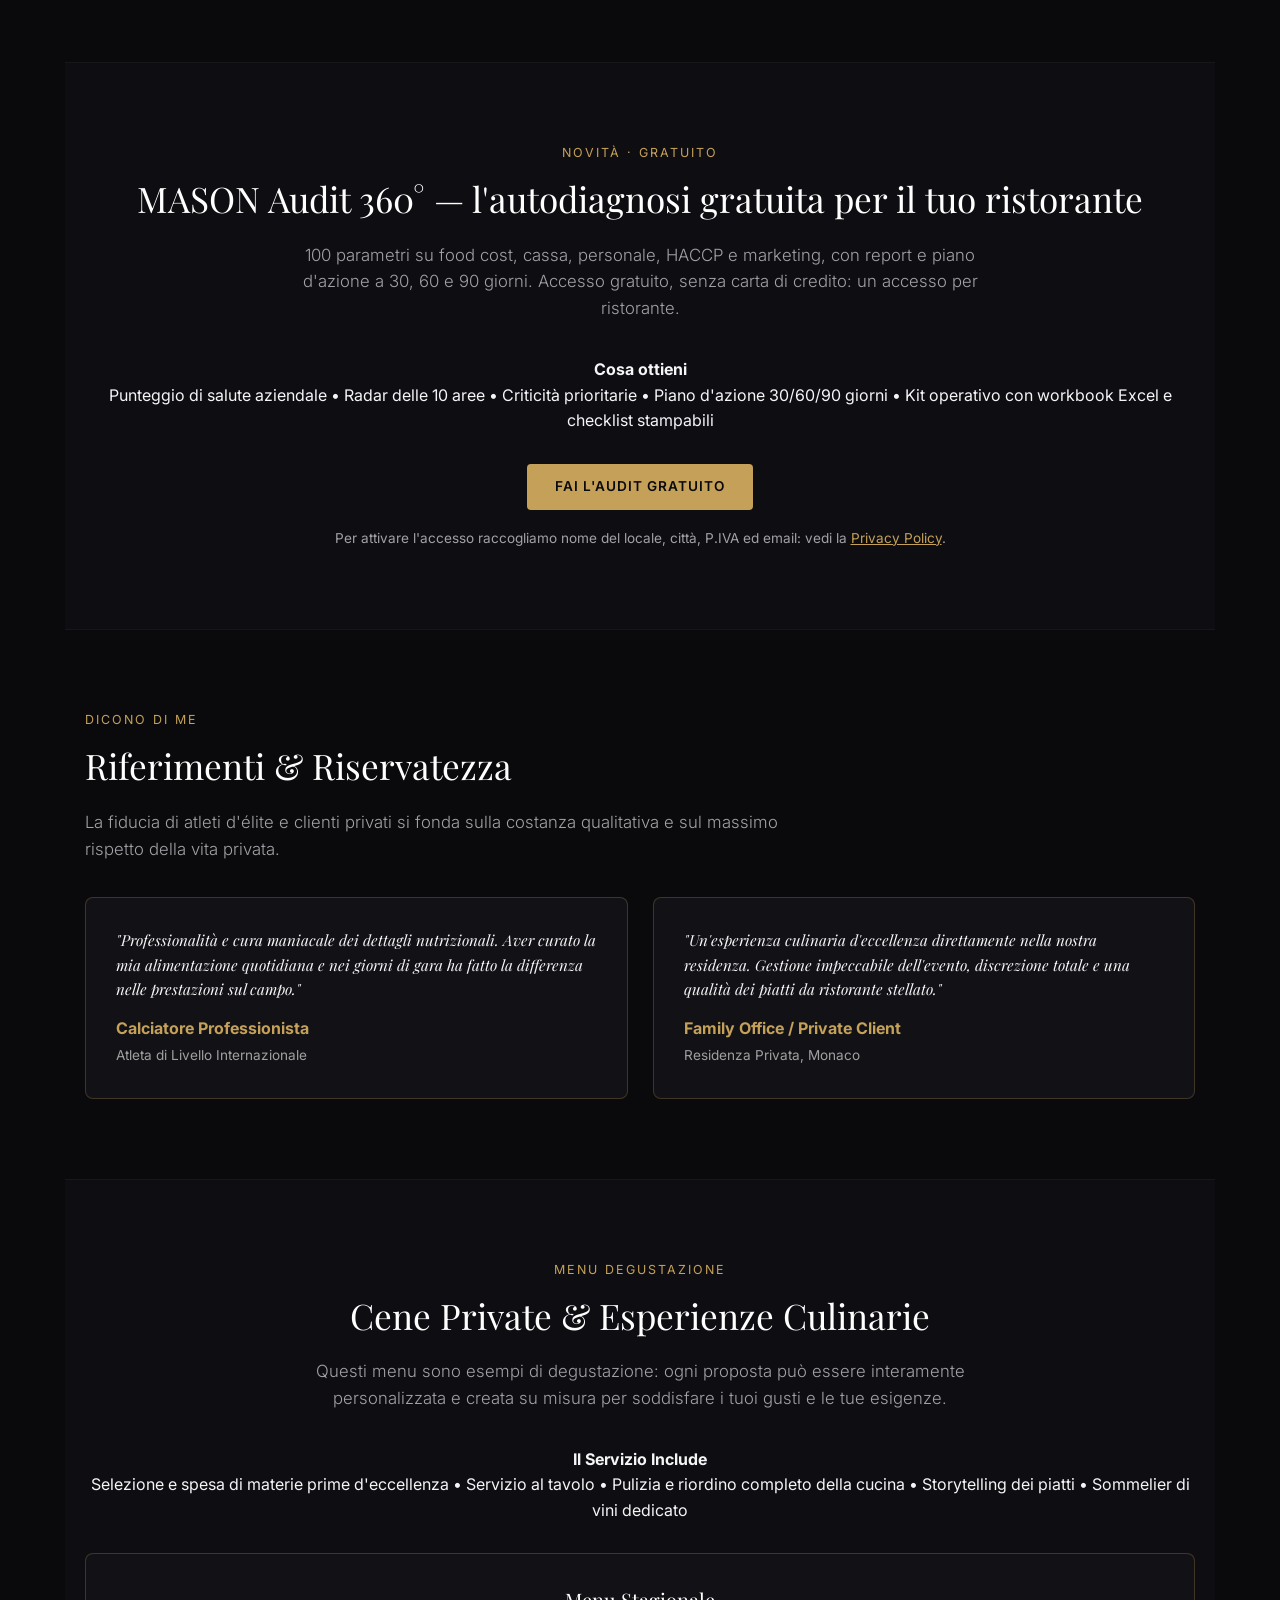
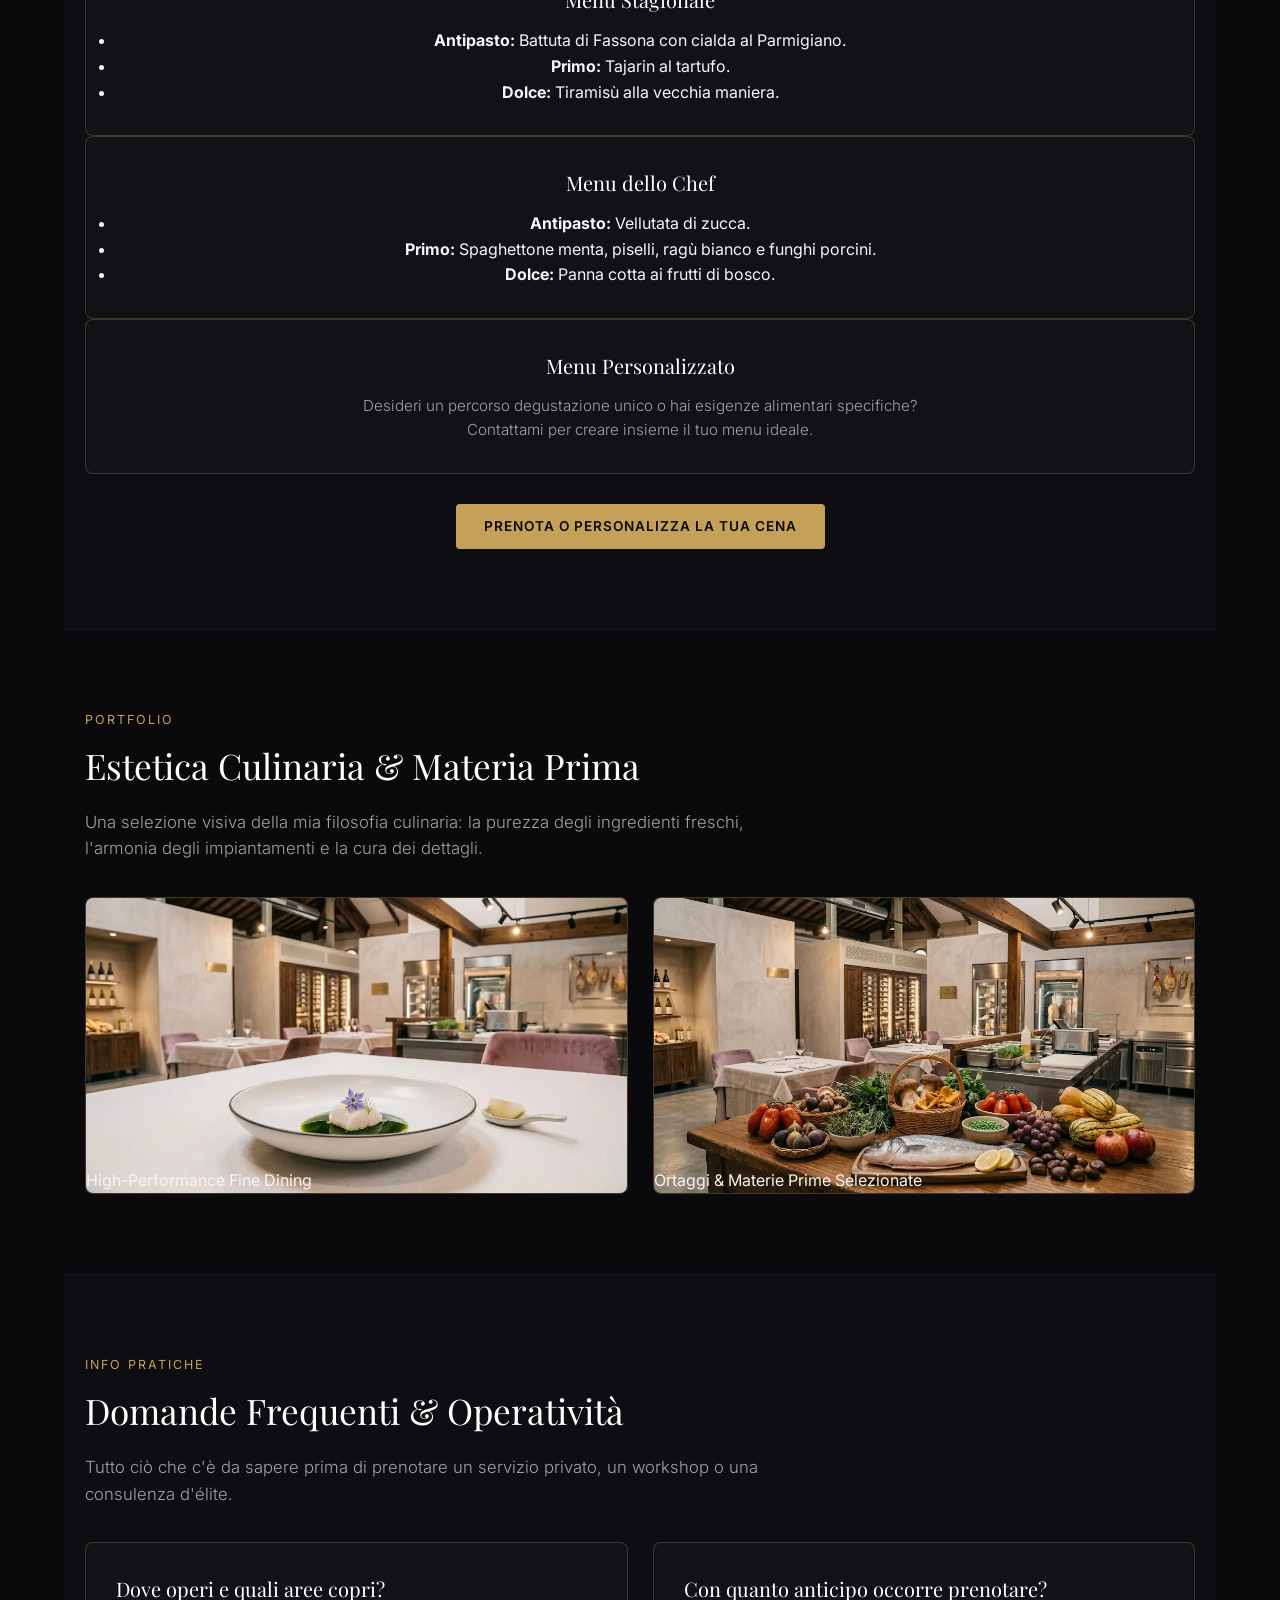
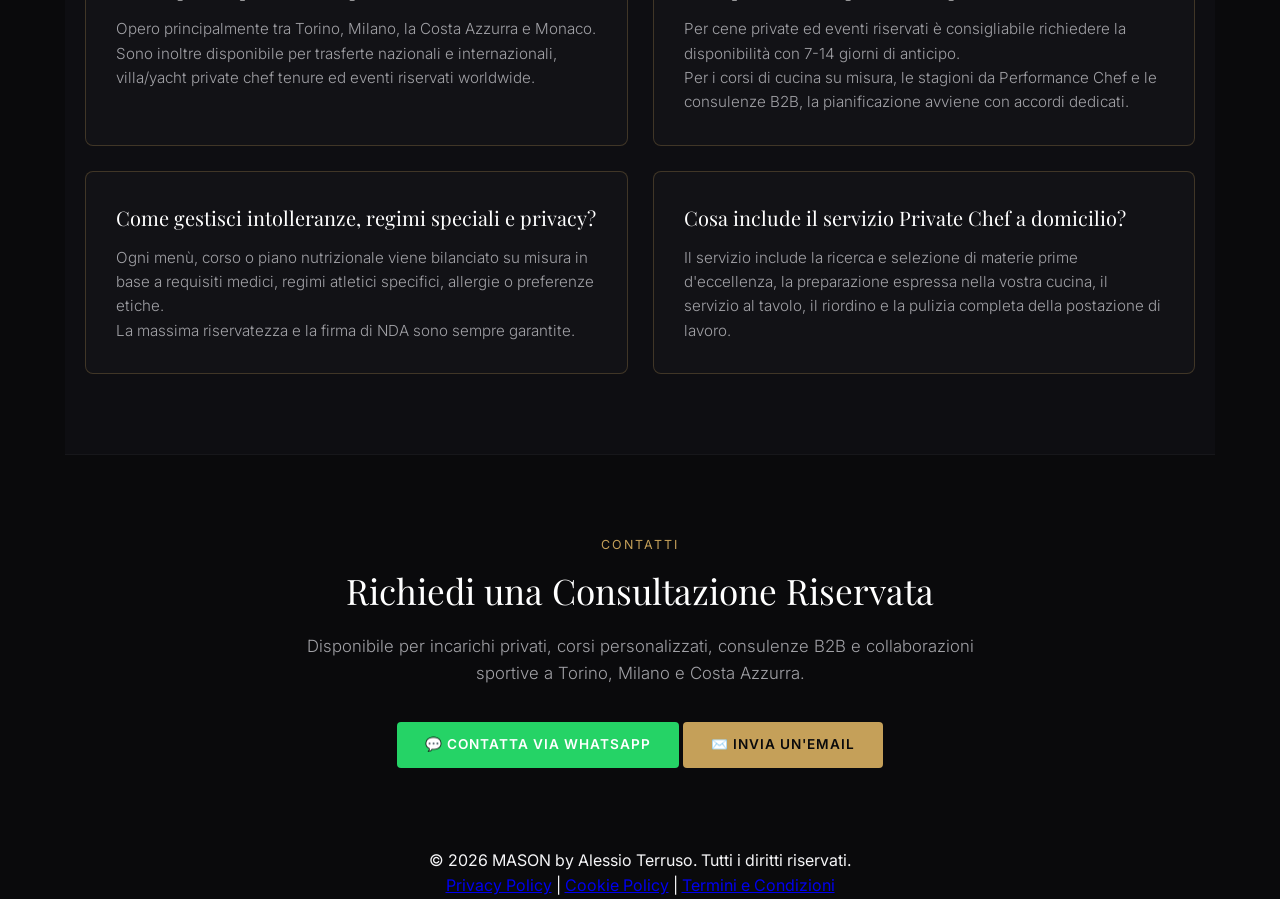
==== commit 4eaa2076: "Update theme color and improve accessibility styles" ====
--- a/index.html
+++ b/index.html
@@ -3,7 +3,7 @@
 <head>
   <meta charset="UTF-8">
   <meta name="viewport" content="width=device-width, initial-scale=1.0">
-  <meta name="theme-color" content="#0D0E11">
+  <meta name="theme-color" content="#0a0a0c">
 
   <!-- SEO & Titolo Ufficiale -->
   <title>MAT — Alta Cucina Privata, Performance Nutrition, Corsi & Consulenze | Alessio Terruso</title>
@@ -34,13 +34,24 @@
 
   <!-- Favicon e Foglio di Stile -->
   <link rel="icon" type="image/png" href="favicon.png">
+  <link rel="preconnect" href="https://fonts.googleapis.com">
+  <link rel="preconnect" href="https://fonts.gstatic.com" crossorigin>
+  <link rel="stylesheet" href="https://fonts.googleapis.com/css2?family=Inter:wght@300;400;500;600&family=Playfair+Display:wght@400;500;600&display=swap">
   <link rel="stylesheet" href="style.css?v=3.3">
   <style>
-    html{scroll-behavior:smooth;scroll-padding-top:90px}
-    .skip-link{position:absolute;left:-9999px;top:0;background:#D4AF37;color:#0D0E11;padding:10px 16px;z-index:1000;font-weight:600}
+    html{scroll-padding-top:110px}
+    .skip-link{position:absolute;left:-9999px;top:0;background:var(--accent-gold);color:#0a0a0c;padding:10px 16px;z-index:1100;font-weight:600}
     .skip-link:focus{left:8px;top:8px}
-    a:focus-visible,.btn:focus-visible{outline:2px solid #D4AF37;outline-offset:3px}
+    a:focus-visible,.btn:focus-visible{outline:2px solid var(--accent-gold);outline-offset:3px}
+    .audit-note{color:var(--text-muted);font-size:.85em;margin-top:18px}
+    .audit-note a{color:var(--accent-gold)}
     @media (prefers-reduced-motion:reduce){html{scroll-behavior:auto}}
+    @media (max-width:768px){
+      .nav-links{flex-wrap:nowrap!important;justify-content:flex-start!important;overflow-x:auto;-webkit-overflow-scrolling:touch;scrollbar-width:none;gap:4px!important;padding:6px 4px!important}
+      .nav-links::-webkit-scrollbar{display:none}
+      .nav-links li{flex:0 0 auto}
+      .nav-links a{font-size:.75rem!important;padding:9px 10px!important}
+    }
   </style>
 
   <!-- Dati strutturati (Google) -->
@@ -259,7 +270,7 @@
       <div class="margin-top">
         <a href="https://mason-audit.vercel.app" class="btn btn-primary" target="_blank" rel="noopener">Fai l'audit gratuito</a>
       </div>
-      <p class="section-intro" style="margin-top:16px;font-size:.85em">Per attivare l'accesso raccogliamo nome del locale, città, P.IVA ed email: vedi la <a href="privacy.html">Privacy Policy</a>.</p>
+      <p class="audit-note">Per attivare l'accesso raccogliamo nome del locale, città, P.IVA ed email: vedi la <a href="privacy.html">Privacy Policy</a>.</p>
     </div>
   </section>
 
